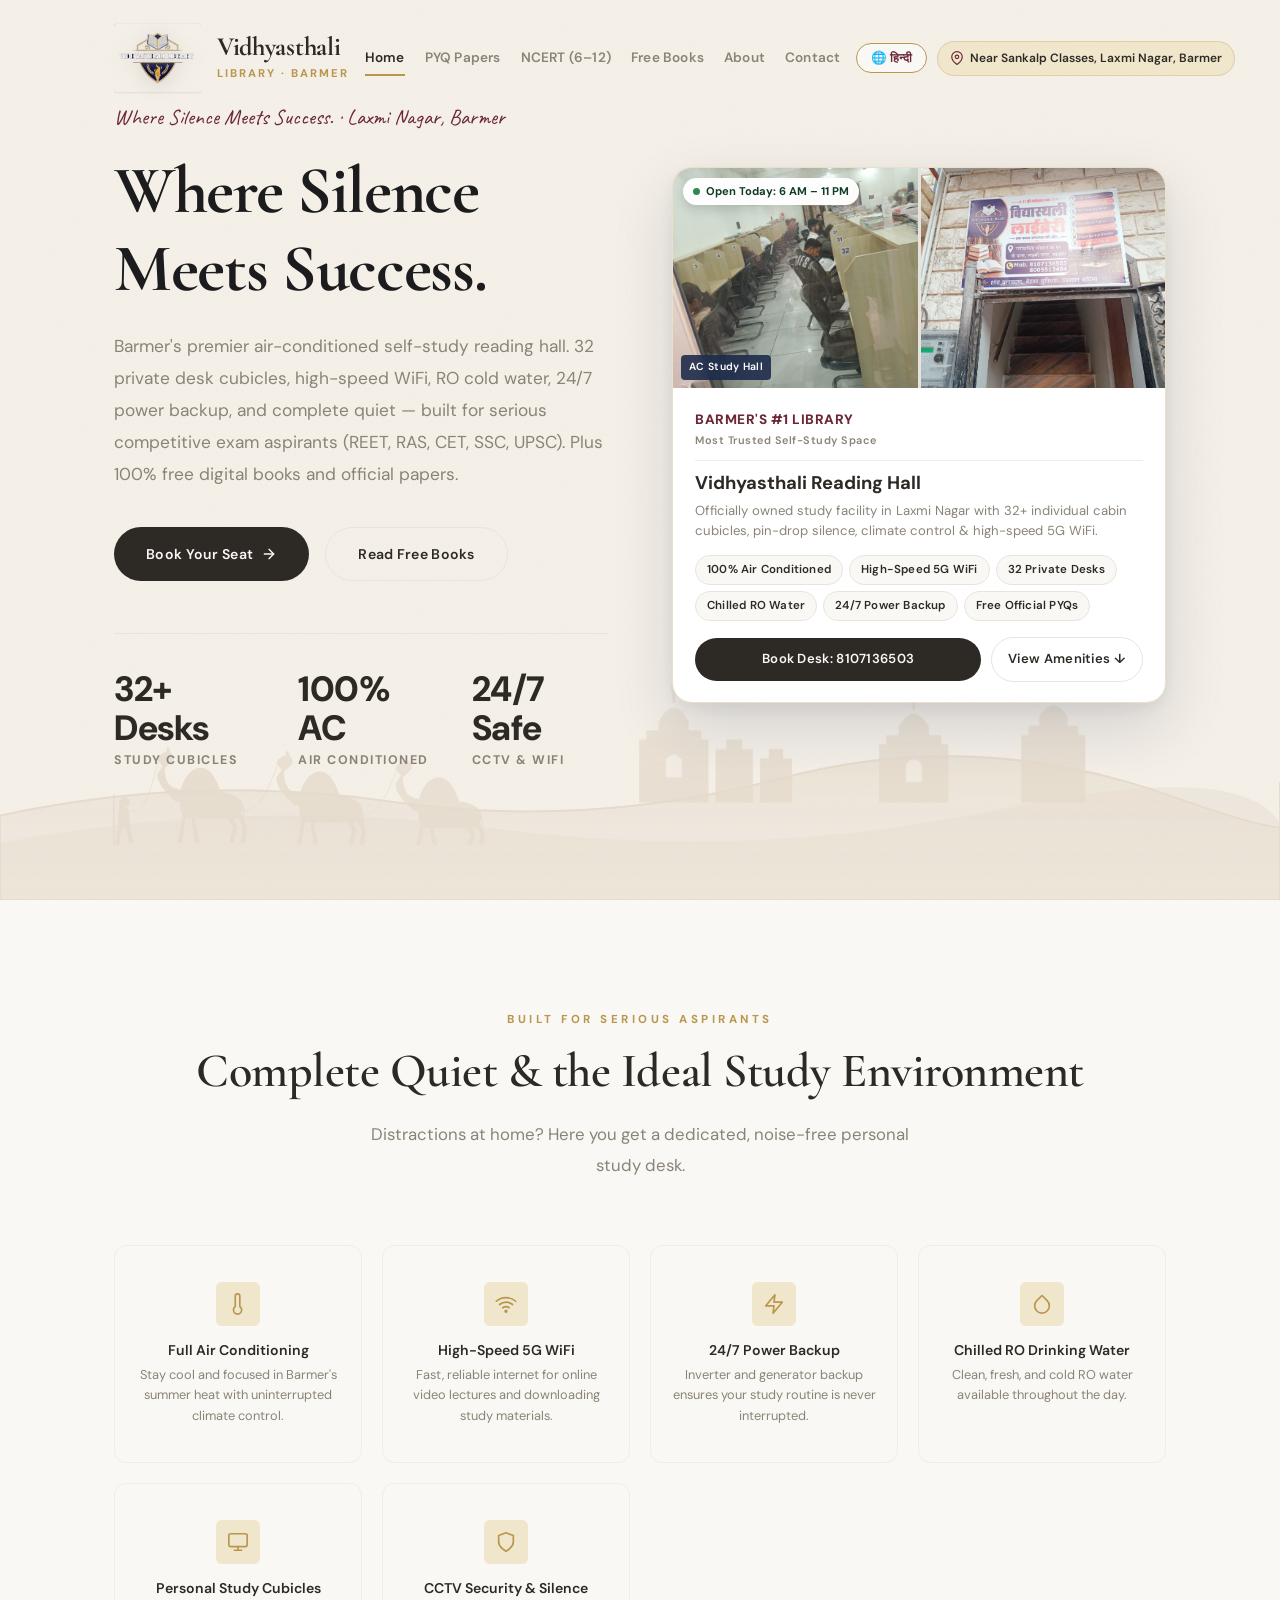
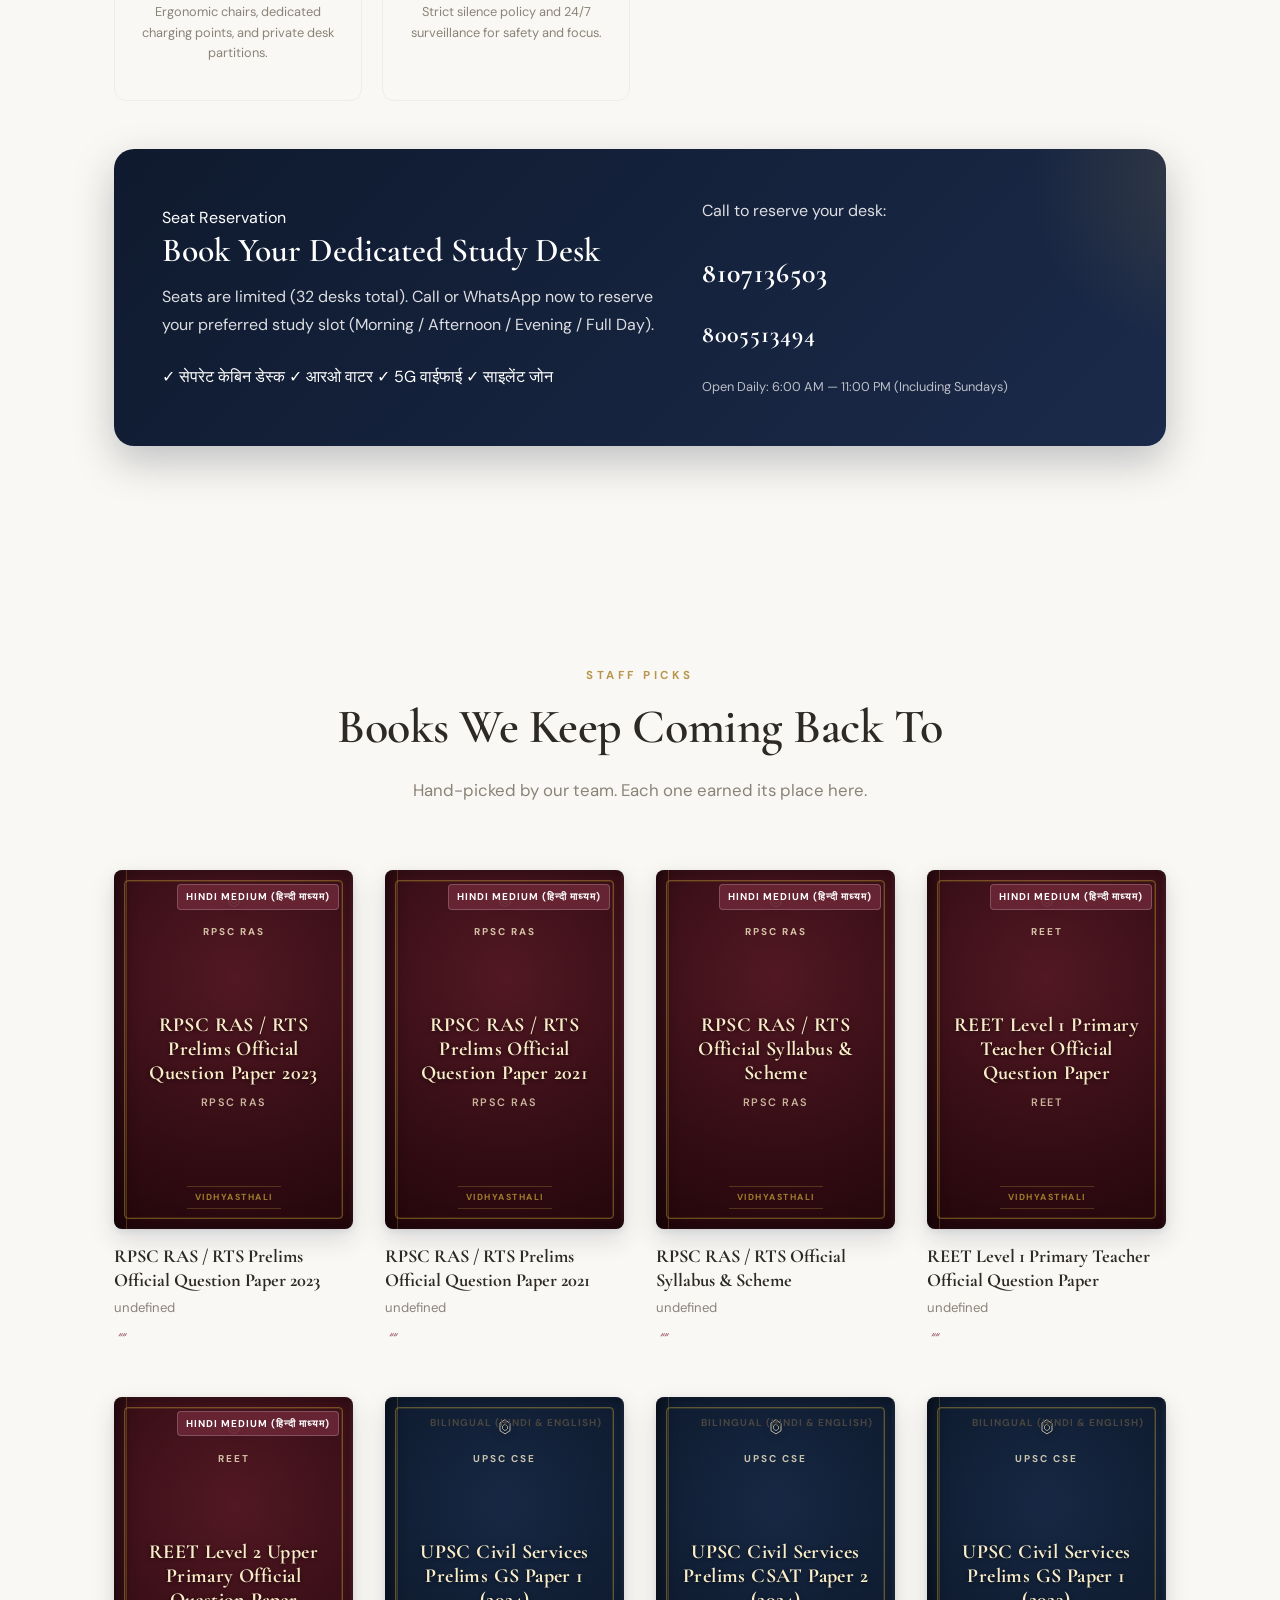
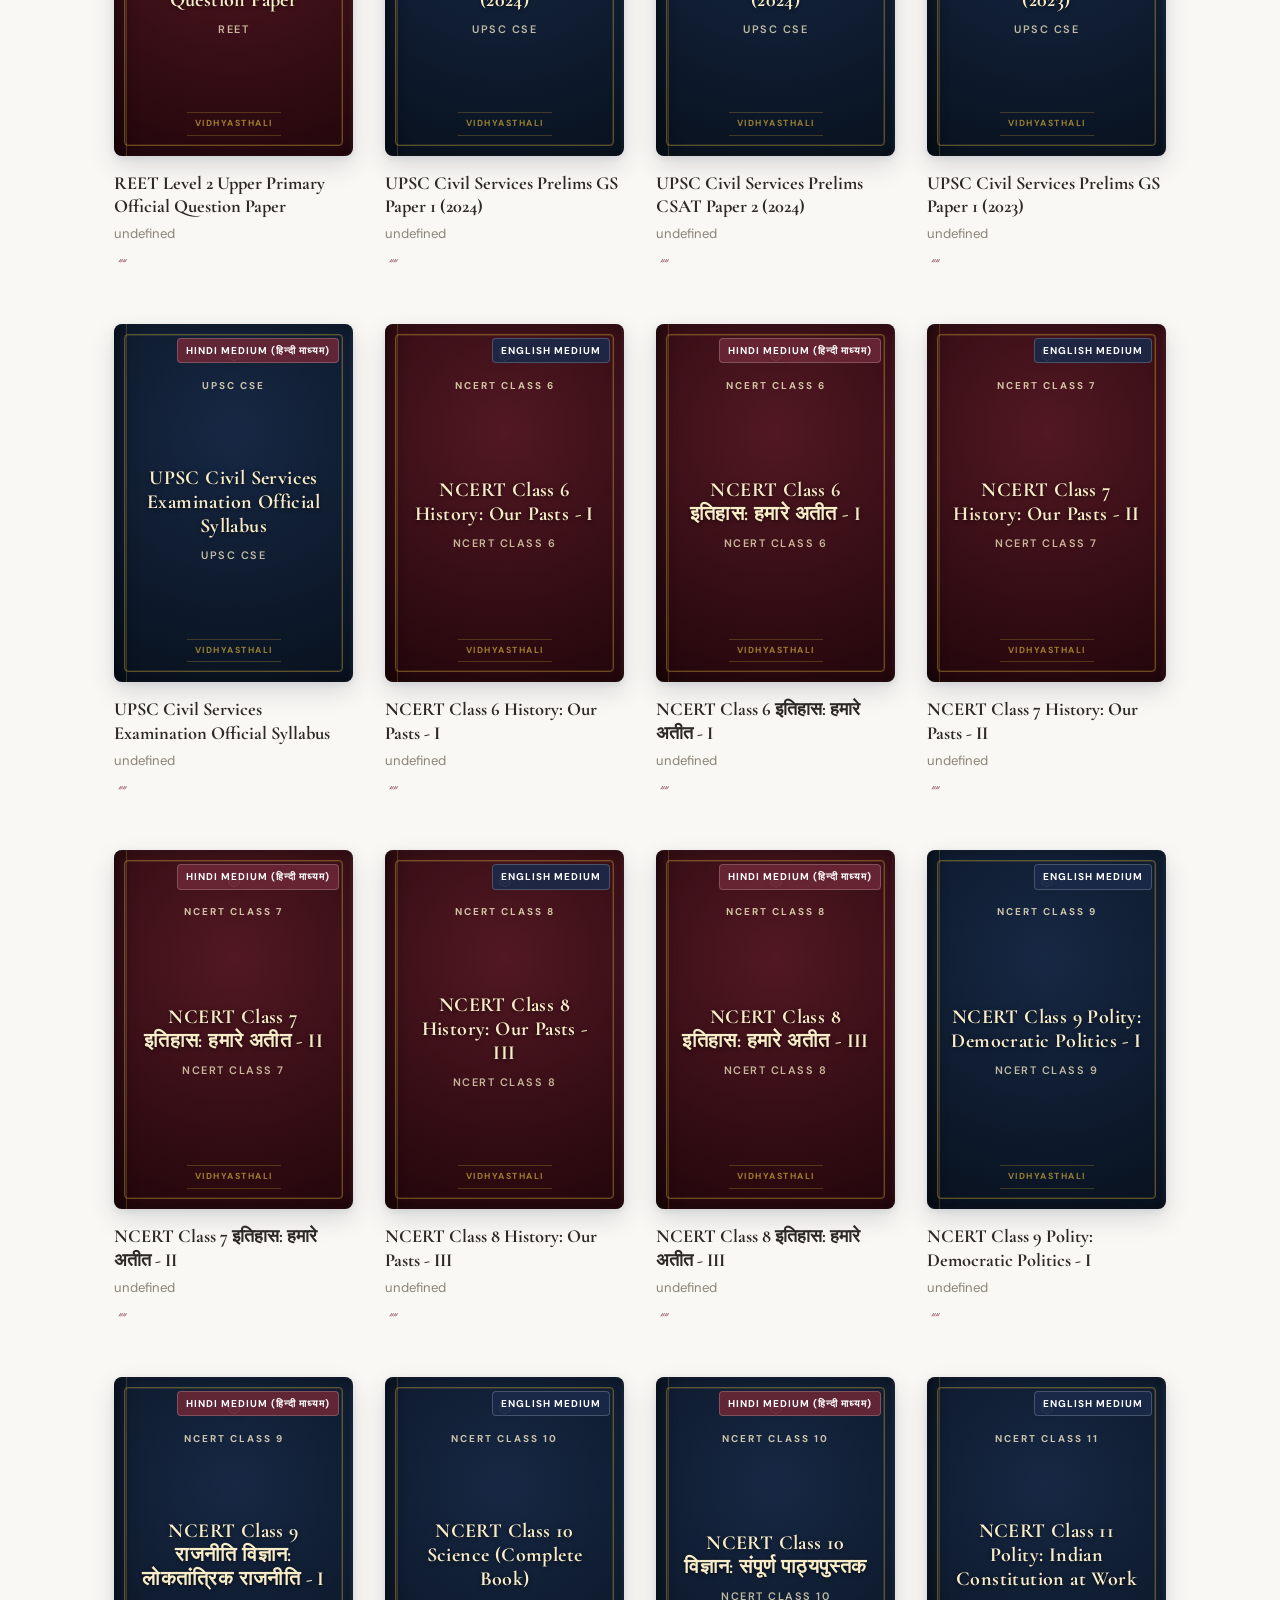
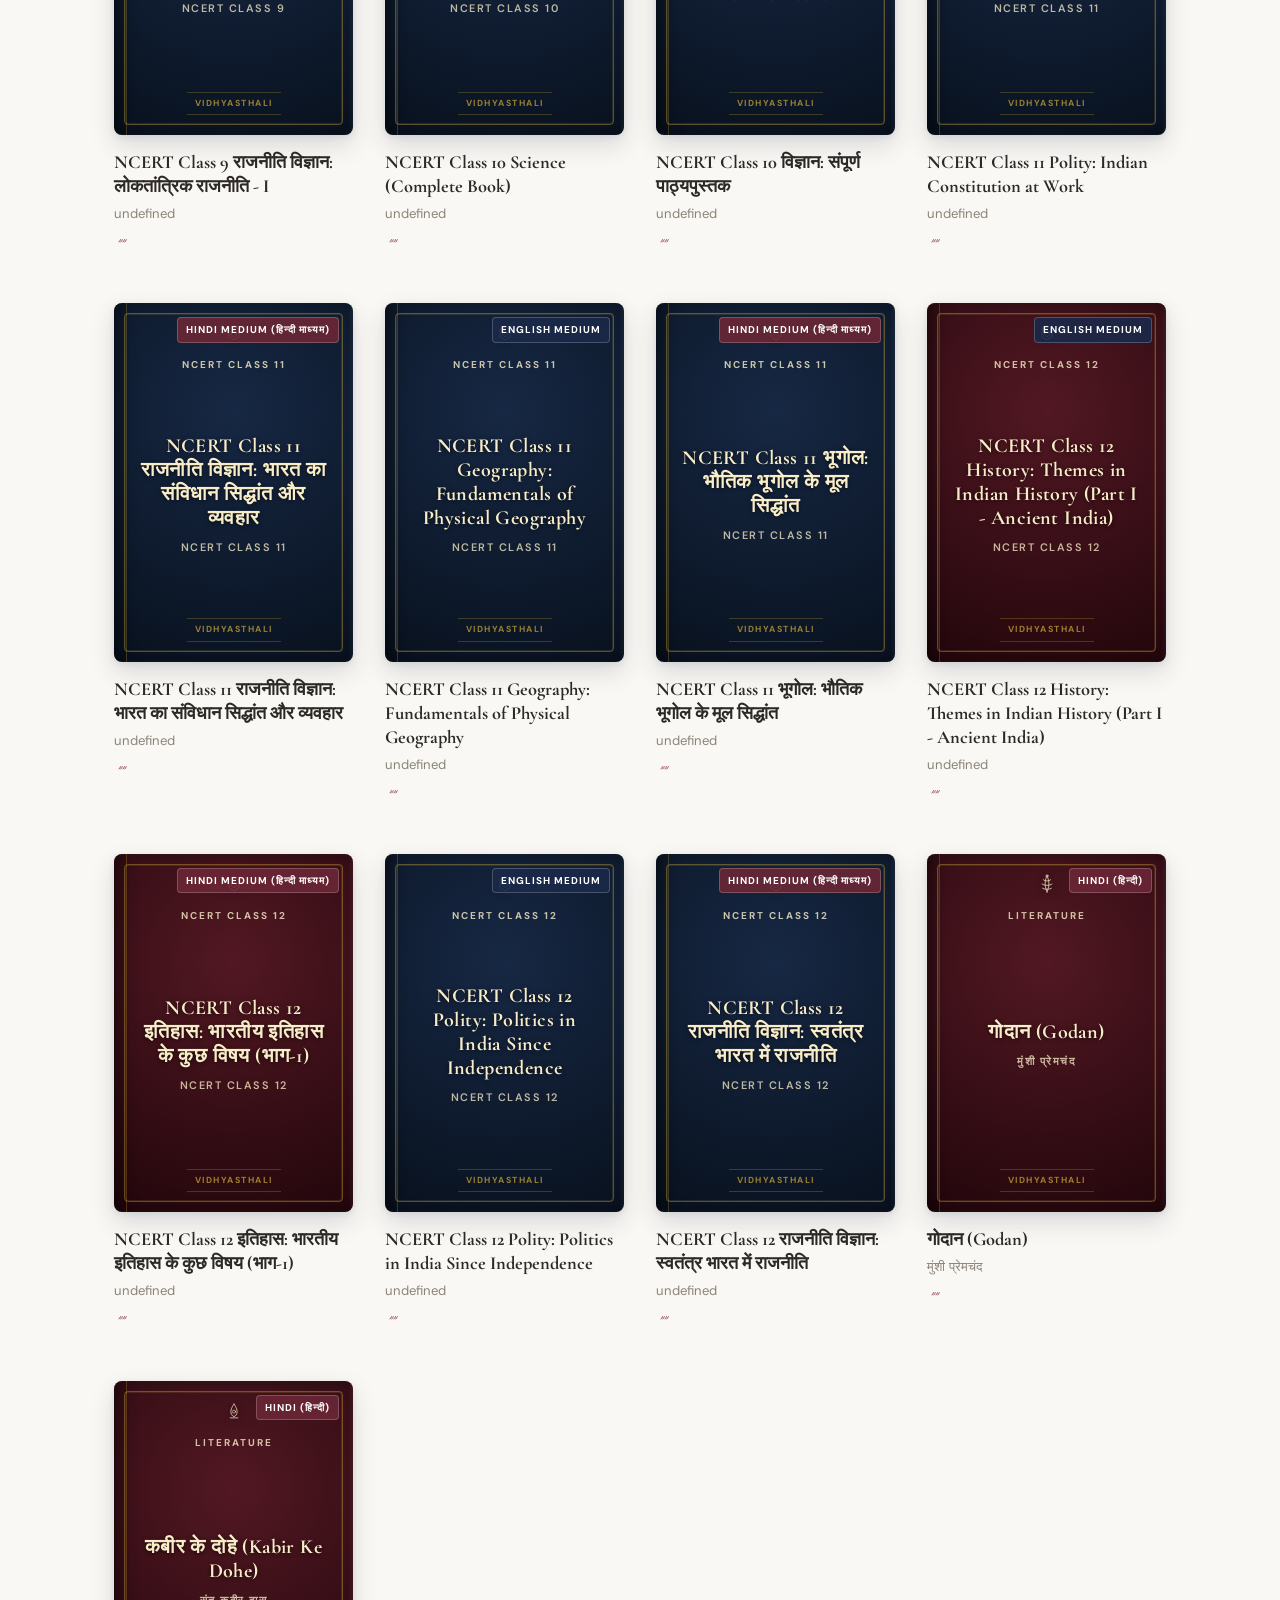
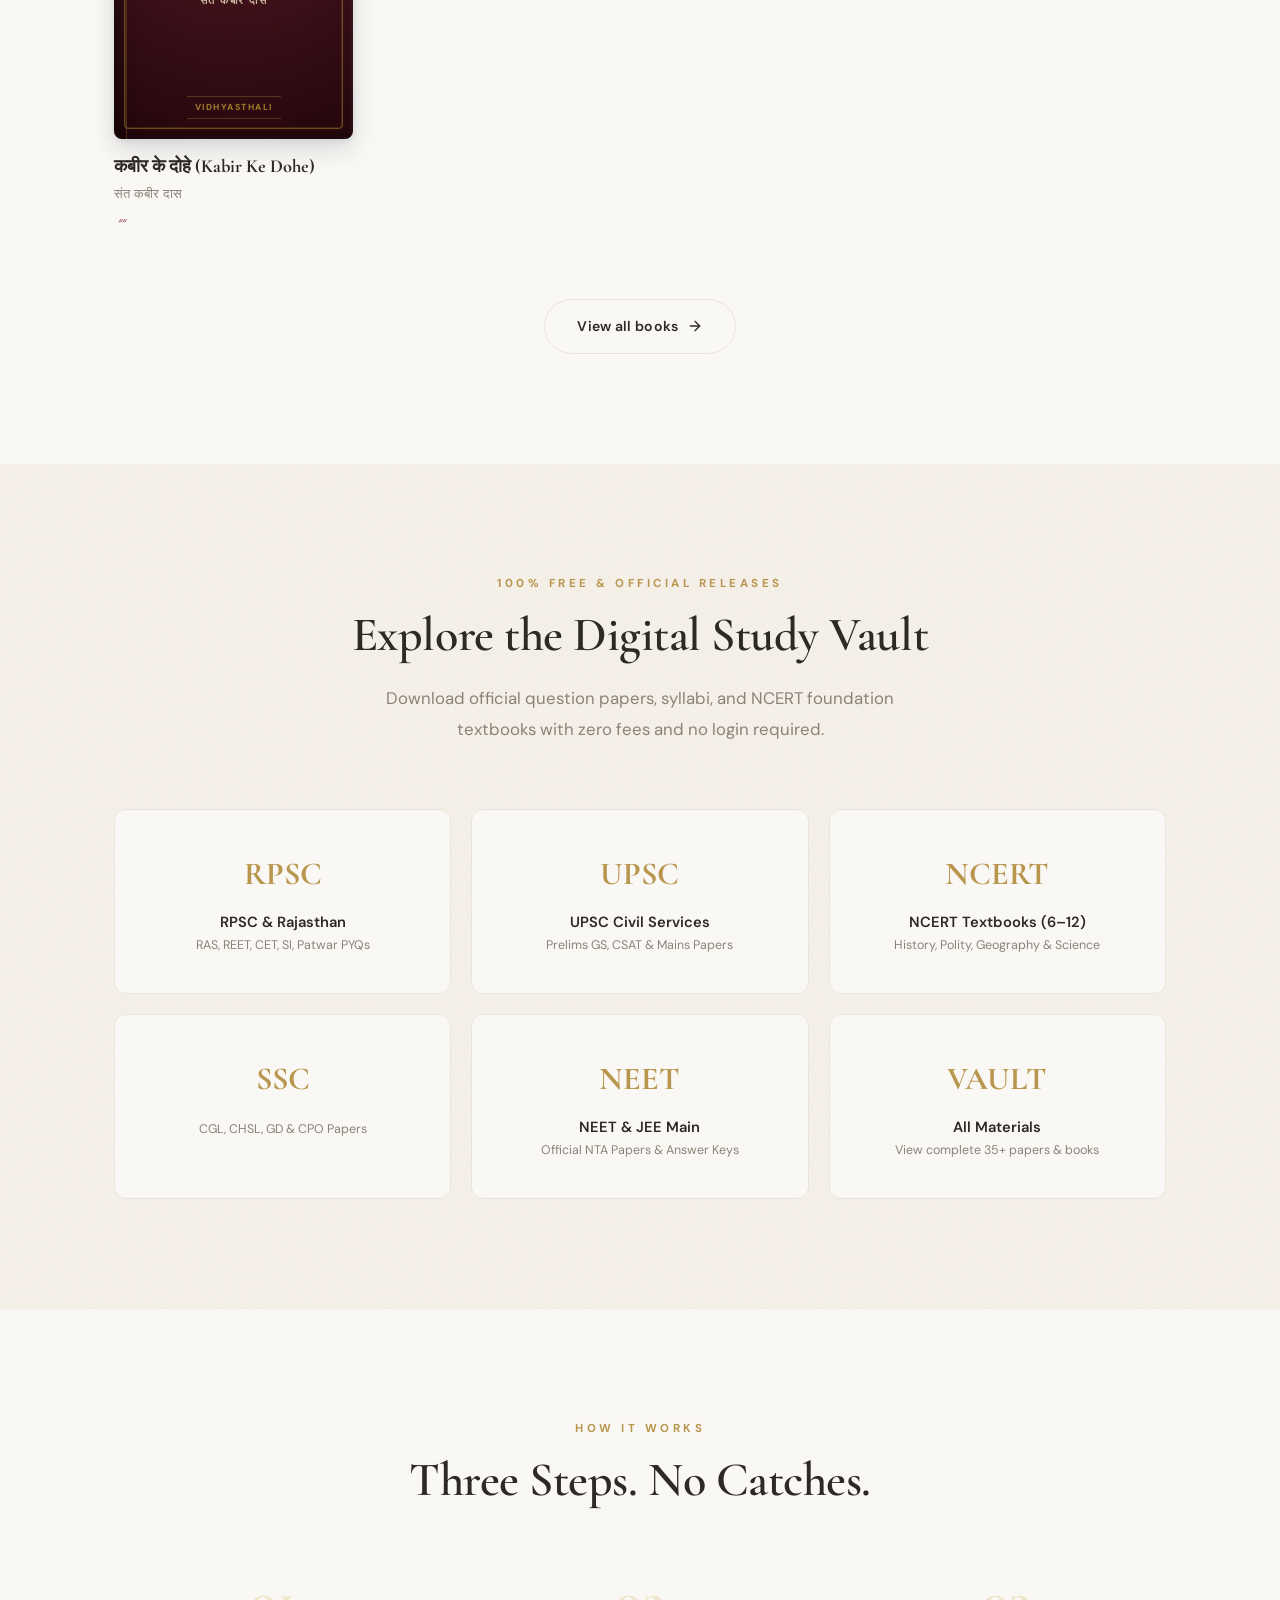
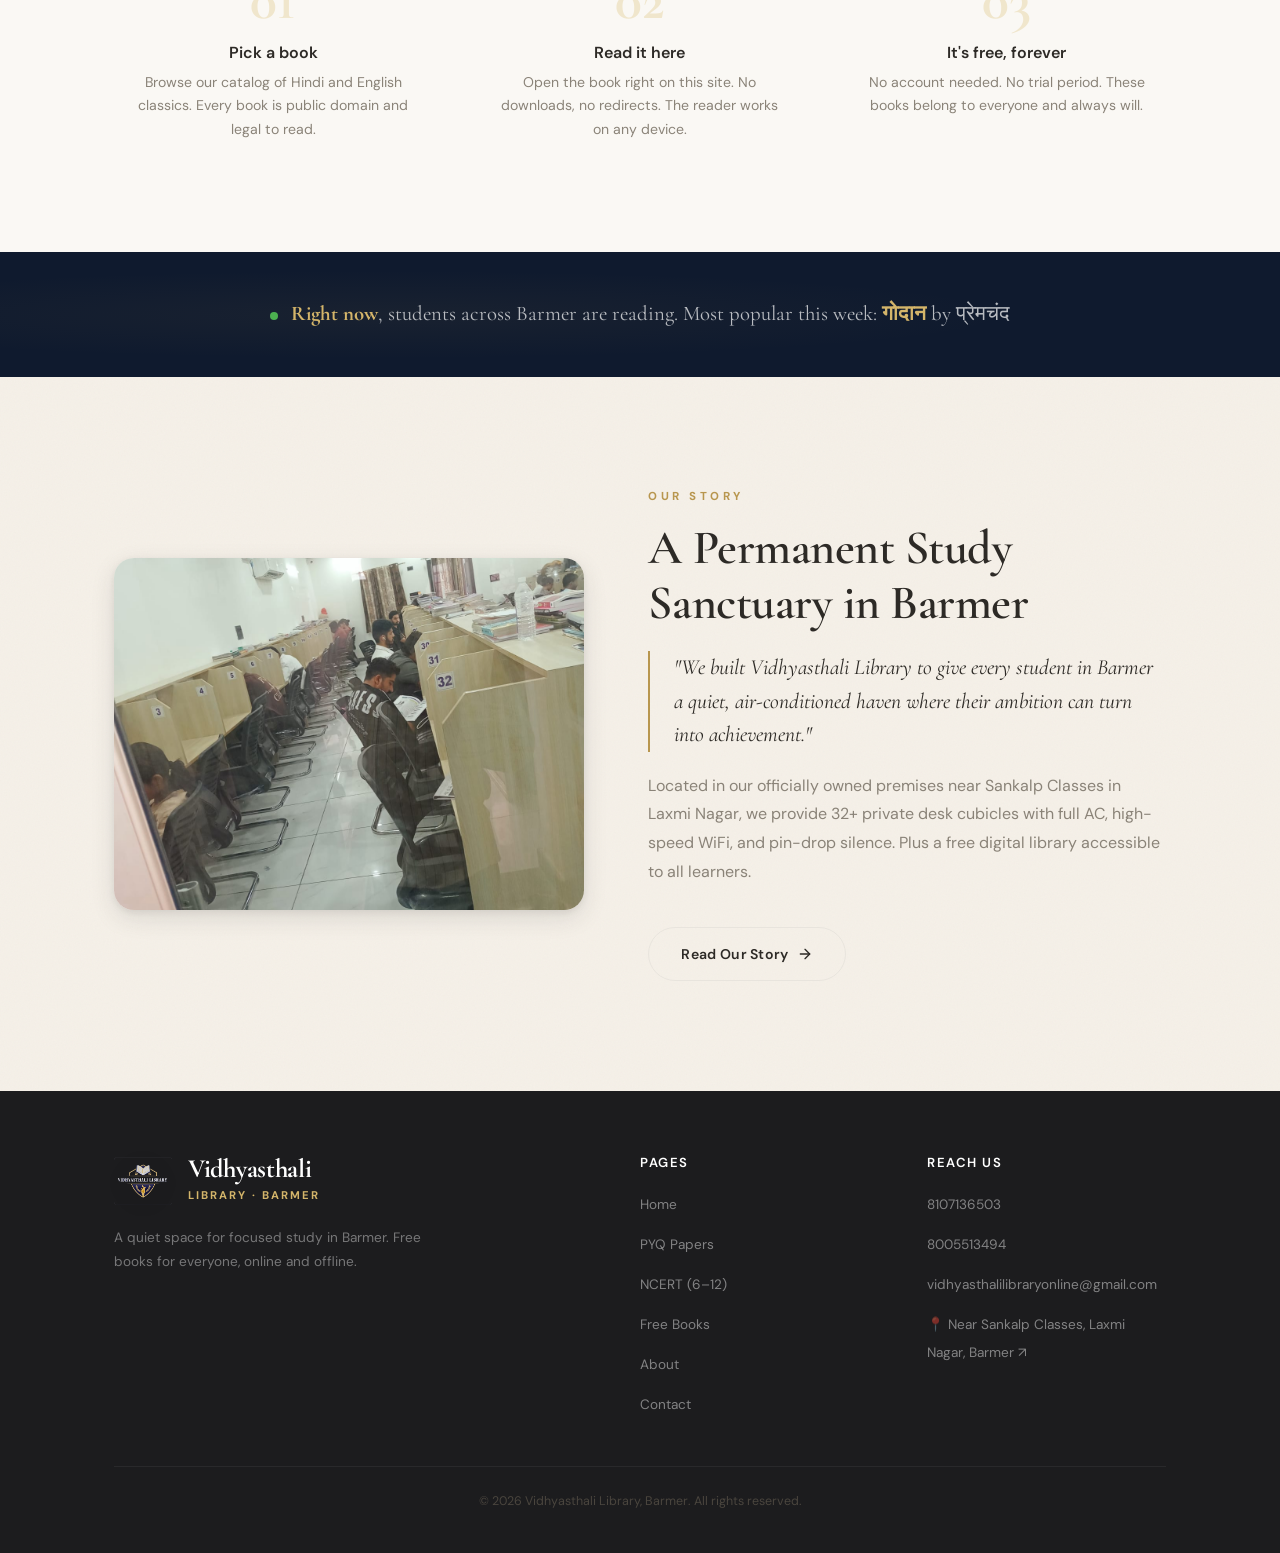
==== index.html @ 068a5894 "Vidhyasthali Library - website launch" ====
<!DOCTYPE html>
<html lang="en">
<head>
  <meta charset="UTF-8">
  <meta name="viewport" content="width=device-width, initial-scale=1.0">
  <title>Vidhyasthali Library — Free Books for Everyone | Barmer</title>
  <meta name="description" content="A free digital library in Barmer with 12+ classic Hindi and English books you can read right here. No signup. No fees. Just read.">
  <meta name="keywords" content="free books online, Hindi books free, English classics, Vidhyasthali Library, Barmer library, read free books">
  <meta name="author" content="Vidhyasthali Library">

  <!-- Open Graph -->
  <meta property="og:title" content="Vidhyasthali Library — Free Books for Everyone">
  <meta property="og:description" content="Read classic Hindi and English books for free. No signup, no fees. A library built for students in Barmer.">
  <meta property="og:type" content="website">
  <meta property="og:url" content="https://vidhyasthalilibrary.com">
  <meta property="og:image" content="images/logo.png">

  <!-- Twitter Card -->
  <meta name="twitter:card" content="summary_large_image">
  <meta name="twitter:title" content="Vidhyasthali Library — Free Books for Everyone">
  <meta name="twitter:description" content="Read classic Hindi and English books for free. No signup, no fees.">

  <!-- Favicon / App Icons -->
  <link rel="icon" type="image/png" href="images/logo.png">
  <link rel="apple-touch-icon" href="images/logo.png">

  <!-- Fonts -->
  <link rel="preconnect" href="https://fonts.googleapis.com">
  <link rel="preconnect" href="https://fonts.gstatic.com" crossorigin>
  <link href="https://fonts.googleapis.com/css2?family=Caveat:wght@400;500;600&family=Cormorant+Garamond:ital,wght@0,400;0,500;0,600;0,700;1,400;1,500&family=DM+Sans:wght@400;500;600;700;800&display=swap" rel="stylesheet">

    <!-- Critical Inline Fallbacks -->
  <style>
    *, *::before, *::after { box-sizing: border-box; margin: 0; padding: 0; }
    body { font-family: 'DM Sans', -apple-system, BlinkMacSystemFont, 'Segoe UI', Roboto, sans-serif; background-color: #F5F0E8; color: #4A453E; }
    svg { display: inline-block; vertical-align: middle; fill: none; stroke: currentColor; stroke-width: 2; stroke-linecap: round; stroke-linejoin: round; }
    svg:not(.hero-heritage-svg) { width: 1.25rem; height: 1.25rem; max-width: 100%; }
    .nav-location-badge svg { width: 14px; height: 14px; stroke: #6B2737; }
    .page-transition { position: fixed; inset: 0; z-index: 9999; background: #F5F0E8; opacity: 0; pointer-events: none; }
  </style>
  <link rel="stylesheet" type="text/css" href="css/style.css">

  <!-- JSON-LD Structured Data -->
  <script type="application/ld+json">
  {
    "@context": "https://schema.org",
    "@type": "WebSite",
    "name": "Vidhyasthali Library",
    "url": "https://vidhyasthalilibrary.com",
    "description": "A free digital library offering classic Hindi and English literature for students in Barmer, Rajasthan.",
    "publisher": {
      "@type": "Organization",
      "name": "Vidhyasthali Library",
      "address": {
        "@type": "PostalAddress",
        "streetAddress": "Near Sankalp Classes, Laxmi Nagar",
        "addressLocality": "Barmer",
        "addressRegion": "Rajasthan",
        "postalCode": "344001",
        "addressCountry": "IN"
      }
    }
  }
  </script>
</head>
<body>
  <div class="page-transition"></div>

  <!-- ========== NAVIGATION ========== -->
  <nav class="navbar" id="navbar">
    <div class="container">
      <a href="index.html" class="nav-logo">
        <img src="images/logo.png" alt="Vidhyasthali Library" width="72" height="72" onerror="this.onerror=null;this.src='vidhyasthali_library_logo_transparent.png';">
        <div>
          <span class="nav-logo-text">Vidhyasthali</span>
          <span class="nav-logo-sub">Library · Barmer</span>
        </div>
      </a>
      <div class="nav-links" id="navLinks">
        <a href="index.html" class="active" data-i18n="nav_home">Home</a>
        <a href="browse.html?type=pyq" data-i18n="nav_pyq">PYQ Papers</a>
        <a href="browse.html?category=ncert" data-i18n="nav_ncert">NCERT (6–12)</a>
        <a href="browse.html?category=literature" data-i18n="nav_books">Free Books</a>
        <a href="about.html" data-i18n="nav_about">About</a>
        <a href="contact.html" class="nav-cta" data-i18n="nav_contact">Contact</a>
      </div>
      <div class="nav-actions">
        <button class="lang-toggle-btn" aria-label="Toggle language">🌐 हिन्दी</button>
        <a href="https://www.google.com/search?kgmid=/g/11zkxxtzs7&hl=hi-IN&q=Vidhyasthali+Library" target="_blank" rel="noopener" class="nav-location-badge" title="Visit us in Barmer">
          <svg viewBox="0 0 24 24" width="20" height="20" fill="none" stroke="currentColor" stroke-width="2" stroke-linecap="round" stroke-linejoin="round"><path d="M21 10c0 7-9 13-9 13s-9-6-9-13a9 9 0 0 1 18 0z"></path><circle cx="12" cy="10" r="3"></circle></svg>
          <span data-i18n="nav_location">Near Sankalp Classes, Laxmi Nagar</span>
        </a>
        <button class="nav-toggle" id="navToggle" aria-label="Toggle menu">
          <span></span><span></span><span></span>
        </button>
      </div>
    </div>
  </nav>

  <main>
    <!-- ========== HERO ========== -->
    <section class="hero paper-bg">
      <!-- Authentic Barmer Fort & Thar Desert Camel Caravan Low-Shade Silhouette Effect -->
      <div class="hero-heritage-backdrop" aria-hidden="true">
        <svg viewBox="0 0 1440 320" preserveAspectRatio="none" class="hero-heritage-svg">
          <defs>
            <linearGradient id="duneGrad" x1="0%" y1="0%" x2="0%" y2="100%">
              <stop offset="0%" stop-color="currentColor" stop-opacity="0.6"/>
              <stop offset="100%" stop-color="currentColor" stop-opacity="0.15"/>
            </linearGradient>
          </defs>

          <!-- Rolling Desert Dunes with Realistic Wind Ridges -->
          <path d="M0,230 Q220,185 440,215 T880,190 T1320,210 T1440,195 L1440,320 L0,320 Z" fill="url(#duneGrad)"/>
          <path d="M0,260 Q280,210 560,245 T1120,225 T1440,240 L1440,320 L0,320 Z" fill="currentColor" opacity="0.4"/>

          <!-- Realistic Thar Desert Camel Caravan -->
          <!-- Desert Guide with Turban & Walking Staff -->
          <g opacity="0.85">
            <!-- Turban & Head -->
            <ellipse cx="140" cy="216" rx="5" ry="4.5" fill="currentColor"/>
            <circle cx="138" cy="218" r="3" fill="currentColor"/>
            <!-- Body / Angrakha -->
            <path d="M135,221 C135,221 143,221 144,226 L146,242 L133,242 L135,221 Z" fill="currentColor"/>
            <!-- Legs in motion -->
            <path d="M136,242 L133,260 L131,260 L134,242 Z" fill="currentColor"/>
            <path d="M143,242 L146,258 L149,258 L145,242 Z" fill="currentColor"/>
            <!-- Staff -->
            <line x1="128" y1="208" x2="128" y2="260" stroke="currentColor" stroke-width="1.8"/>
            <!-- Lead Rope -->
            <path d="M144,224 Q162,236 178,172" fill="none" stroke="currentColor" stroke-width="1.2" opacity="0.65"/>
          </g>

          <!-- Camel 1: Lead Dromedary Camel (Realistic Anatomy) -->
          <g opacity="0.85">
            <!-- Head & Muzzle -->
            <path d="M178,170 C180,165 186,162 190,163 C193,164 195,167 194,170 C192,173 188,175 185,178 Z" fill="currentColor"/>
            <!-- Ears -->
            <path d="M188,162 L189,158 L191,162 Z" fill="currentColor"/>
            <!-- S-Curved Neck -->
            <path d="M185,176 C183,184 186,194 190,198 C194,202 200,202 204,204 L208,214 L198,214 C192,208 178,198 178,186 Z" fill="currentColor"/>
            <!-- Body, Saddle & Hump -->
            <path d="M204,204 C206,194 214,180 226,180 C238,180 244,196 248,206 C254,206 264,208 270,214 C274,218 272,228 268,232 L208,232 C204,228 202,216 204,204 Z" fill="currentColor"/>
            <!-- Front Legs with Knots/Joints -->
            <path d="M208,230 L206,244 L204,258 L201,258 L204,244 L206,230 Z" fill="currentColor"/>
            <path d="M216,230 L218,244 L220,258 L223,258 L220,244 L218,230 Z" fill="currentColor"/>
            <!-- Back Legs with Hock Joint -->
            <path d="M260,230 L266,242 L262,258 L259,258 L263,243 L256,230 Z" fill="currentColor"/>
            <path d="M268,230 L274,242 L272,258 L275,258 L277,243 L272,230 Z" fill="currentColor"/>
            <!-- Tail -->
            <path d="M272,218 C275,224 275,230 274,236" fill="none" stroke="currentColor" stroke-width="1.5"/>
            <!-- Rope to Camel 2 -->
            <path d="M268,222 Q290,236 312,176" fill="none" stroke="currentColor" stroke-width="1.2" opacity="0.6"/>
          </g>

          <!-- Camel 2: Following Camel -->
          <g opacity="0.8">
            <!-- Head & Muzzle -->
            <path d="M312,174 C314,169 320,166 324,167 C327,168 329,171 328,174 C326,177 322,179 319,182 Z" fill="currentColor"/>
            <path d="M322,166 L323,162 L325,166 Z" fill="currentColor"/>
            <!-- Neck -->
            <path d="M319,180 C317,188 320,198 324,202 C328,206 334,206 338,208 L342,218 L332,218 C326,212 312,202 312,190 Z" fill="currentColor"/>
            <!-- Body & Hump -->
            <path d="M338,208 C340,198 348,184 360,184 C372,184 378,200 382,210 C388,210 398,212 404,218 C408,222 406,232 402,236 L342,236 C338,232 336,220 338,208 Z" fill="currentColor"/>
            <!-- Legs -->
            <path d="M342,234 L340,248 L338,260 L335,260 L338,248 L340,234 Z" fill="currentColor"/>
            <path d="M350,234 L352,248 L354,260 L357,260 L354,248 L352,234 Z" fill="currentColor"/>
            <path d="M394,234 L400,246 L396,260 L393,260 L397,247 L390,234 Z" fill="currentColor"/>
            <path d="M402,234 L408,246 L406,260 L409,260 L411,247 L406,234 Z" fill="currentColor"/>
            <!-- Tail -->
            <path d="M406,222 C409,228 409,234 408,240" fill="none" stroke="currentColor" stroke-width="1.5"/>
            <!-- Rope to Camel 3 -->
            <path d="M402,226 Q424,240 446,182" fill="none" stroke="currentColor" stroke-width="1.2" opacity="0.55"/>
          </g>

          <!-- Camel 3: Young Camel -->
          <g opacity="0.75">
            <path d="M446,180 C448,175 454,172 458,173 C461,174 463,177 462,180 C460,183 456,185 453,188 Z" fill="currentColor"/>
            <path d="M453,186 C451,194 454,204 458,208 C462,212 468,212 472,214 L476,224 L466,224 C460,218 446,208 446,196 Z" fill="currentColor"/>
            <path d="M472,214 C474,204 482,190 494,190 C506,190 512,206 516,216 C522,216 532,218 538,224 C542,228 540,238 536,242 L476,242 C472,238 470,226 472,214 Z" fill="currentColor"/>
            <path d="M476,240 L474,252 L472,260 L469,260 L472,252 L474,240 Z" fill="currentColor"/>
            <path d="M484,240 L486,252 L488,260 L491,260 L488,252 L486,240 Z" fill="currentColor"/>
            <path d="M528,240 L534,250 L530,260 L527,260 L531,251 L524,240 Z" fill="currentColor"/>
            <path d="M536,240 L542,250 L540,260 L543,260 L545,251 L540,240 Z" fill="currentColor"/>
            <path d="M540,228 C543,234 543,240 542,246" fill="none" stroke="currentColor" stroke-width="1.5"/>
          </g>

          <!-- Barmer Hilltop Fort Architecture, Rajput Chhatris & Battlements -->
          <g opacity="0.8">
            <!-- Grand Chhatri 1 (Central Rajput Cupola) -->
            <path d="M720,215 L720,150 L728,150 L728,140 L742,140 L742,130 Q758,102 774,130 L774,140 L788,140 L788,150 L796,150 L796,215 Z" fill="currentColor"/>
            <!-- Finial / Kalash -->
            <line x1="758" y1="94" x2="758" y2="108" stroke="currentColor" stroke-width="2.8"/>
            <circle cx="758" cy="94" r="2.5" fill="currentColor"/>
            <!-- Open Arch / Jharokha cutout -->
            <path d="M748,170 Q758,158 768,170 L768,190 L748,190 Z" fill="#FDFBF7" opacity="0.8"/>

            <!-- Fortress Wall & Crenellations -->
            <path d="M806,215 L806,160 L818,160 L818,150 L834,150 L834,160 L846,160 L846,215 Z" fill="currentColor"/>
            <path d="M856,215 L856,170 L866,170 L866,160 L880,160 L880,170 L890,170 L890,215 Z" fill="currentColor"/>

            <!-- Grand Chhatri 2 (Distant Rajput Pavilion) -->
            <path d="M990,215 L990,155 L998,155 L998,145 L1012,145 L1012,135 Q1028,110 1044,135 L1044,145 L1058,145 L1058,155 L1066,155 L1066,215 Z" fill="currentColor"/>
            <line x1="1028" y1="102" x2="1028" y2="116" stroke="currentColor" stroke-width="2.8"/>
            <circle cx="1028" cy="102" r="2.5" fill="currentColor"/>
            <path d="M1018,175 Q1028,163 1038,175 L1038,195 L1018,195 Z" fill="#FDFBF7" opacity="0.8"/>

            <!-- Hilltop Fort Watchtower -->
            <path d="M1150,215 L1150,145 L1158,145 L1158,135 L1170,135 L1170,125 Q1185,102 1200,125 L1200,135 L1212,135 L1212,145 L1220,145 L1220,215 Z" fill="currentColor"/>
            <line x1="1185" y1="95" x2="1185" y2="108" stroke="currentColor" stroke-width="2.8"/>
          </g>
        </svg>
      </div>

      <div class="container">
        <div class="hero-content fade-up">
          <p class="hero-tagline" data-i18n="hero_tagline">Where Silence Meets Success. · Laxmi Nagar, Barmer</p>
          <h1 data-i18n="hero_title">Where Silence Meets Success.</h1>
          <p class="hero-desc" data-i18n="hero_desc">Barmer's premier air-conditioned self-study reading hall. 32 private desk cubicles, high-speed WiFi, RO cold water, 24/7 power backup, and complete quiet — built for serious competitive exam aspirants (REET, RAS, CET, SSC, UPSC). Plus 100% free digital books and official papers.</p>
          <div class="hero-actions">
            <a href="#study-space" class="btn btn-primary"><span data-i18n="hero_btn_book">Book Your Seat</span> <svg viewBox="0 0 24 24" width="20" height="20" fill="none" stroke="currentColor" stroke-width="2" stroke-linecap="round" stroke-linejoin="round"><line x1="5" y1="12" x2="19" y2="12"></line><polyline points="12 5 19 12 12 19"></polyline></svg></a>
            <a href="browse.html" class="btn btn-outline" data-i18n="hero_btn_books">Read Free Books</a>
          </div>
          <div class="hero-stats">
            <div class="hero-stat">
              <h3 data-i18n="stat_desks">32+ Desks</h3>
              <p data-i18n="stat_desks_label">Study Cubicles</p>
            </div>
            <div class="hero-stat">
              <h3 data-i18n="stat_ac">100% AC</h3>
              <p data-i18n="stat_ac_label">Air Conditioned</p>
            </div>
            <div class="hero-stat">
              <h3 data-i18n="stat_cctv">24/7 Safe</h3>
              <p data-i18n="stat_cctv_label">CCTV & WiFi</p>
            </div>
          </div>
        </div>
        <div class="hero-library-showcase fade-up">
          <div class="showcase-card">
            <!-- Dual Heritage & Study Space Grid -->
            <div class="showcase-img-grid">
              <div class="showcase-img-col">
                <img src="images/library-1.jpg" alt="Vidhyasthali Air Conditioned Study Hall Barmer">
                <span class="showcase-img-label">AC Study Hall</span>
              </div>
              <div class="showcase-img-col">
                <img src="images/library-2.jpg" alt="Vidhyasthali Barmer Library Entrance">
              </div>
              <div class="showcase-live-badge">
                <span class="pulse-dot"></span> Open Today: 6 AM – 11 PM
              </div>
            </div>

            <div class="showcase-body">
              <!-- Barmer #1 Most Trusted Brand Seal -->
              <div class="showcase-top-banner">
                <div class="showcase-brand-trust">
                  <span class="trust-highlight">Barmer's #1 Library</span>
                  <span class="trust-subtext">Most Trusted Self-Study Space</span>
                </div>
              </div>

              <div class="showcase-title-row">
                <h3>Vidhyasthali Reading Hall</h3>
              </div>
              <p class="showcase-caption">Officially owned study facility in Laxmi Nagar with 32+ individual cabin cubicles, pin-drop silence, climate control & high-speed 5G WiFi.</p>

              <!-- Clean text chips (No AI Emojis) -->
              <div class="showcase-pills">
                <span class="sc-pill">100% Air Conditioned</span>
                <span class="sc-pill">High-Speed 5G WiFi</span>
                <span class="sc-pill">32 Private Desks</span>
                <span class="sc-pill">Chilled RO Water</span>
                <span class="sc-pill">24/7 Power Backup</span>
                <span class="sc-pill">Free Official PYQs</span>
              </div>

              <div class="showcase-action-row">
                <a href="tel:+918107136503" class="btn btn-primary" style="padding:10px 18px; font-size:0.82rem; flex:1; justify-content:center;">
                  Book Desk: 8107136503
                </a>
                <a href="#study-space" class="btn btn-outline" style="padding:10px 16px; font-size:0.82rem;">
                  View Amenities ↓
                </a>
              </div>
            </div>
          </div>
        </div>
      </div>
    </section>

    <!-- ========== SELF STUDY SPACE & SEAT BOOKING ========== -->
    <section class="bg-cream" id="study-space">
      <div class="container">
        <div class="section-header fade-up">
          <span class="section-label" data-i18n="study_badge">गंभीर विद्यार्थियों के लिए विशेष स्थान</span>
          <h2 class="section-title" data-i18n="study_title">पूर्ण शांति और अध्ययन का सर्वश्रेष्ठ माहौल</h2>
          <p class="section-desc" data-i18n="study_desc">घर पर पढ़ाई में व्यवधान? यहाँ आपको मिलता है बिना किसी शोर का समर्पित अध्ययन डेस्क। REET, RAS, CET, SSC, Banking, Defense, NEET, JEE एवं बोर्ड परीक्षाओं की तैयारी हेतु पूर्ण वातानुकूलित केंद्र।</p>
        </div>

        <div class="amenities-grid stagger">
          <div class="amenity-card fade-up">
            <div class="amenity-icon">
              <svg viewBox="0 0 24 24" width="20" height="20" fill="none" stroke="currentColor" stroke-width="2" stroke-linecap="round" stroke-linejoin="round"><path d="M14 14.76V3.5a2.5 2.5 0 0 0-5 0v11.26a4.5 4.5 0 1 0 5 0z"></path></svg>
            </div>
            <h4 data-i18n="feat_ac_title">पूर्ण वातानुकूलित (AC) हॉल</h4>
            <p data-i18n="feat_ac_desc">बाड़मेर की गर्मी में भी शांत और शीतल वातावरण ताकि आप बिना थके लगातार पढ़ सकें।</p>
          </div>
          <div class="amenity-card fade-up">
            <div class="amenity-icon">
              <svg viewBox="0 0 24 24" width="20" height="20" fill="none" stroke="currentColor" stroke-width="2" stroke-linecap="round" stroke-linejoin="round"><path d="M5 12.55a11 11 0 0 1 14.08 0"></path><path d="M1.42 9a16 16 0 0 1 21.16 0"></path><path d="M8.53 16.11a6 6 0 0 1 6.95 0"></path><circle cx="12" cy="20" r="1"></circle></svg>
            </div>
            <h4 data-i18n="feat_wifi_title">हाई-स्पीड 5G वाईफाई</h4>
            <p data-i18n="feat_wifi_desc">ऑनलाइन क्लासेज, वीडियो लेक्चर और पीडीएफ डाउनलोड के लिए बिना रुकावट इंटरनेट।</p>
          </div>
          <div class="amenity-card fade-up">
            <div class="amenity-icon">
              <svg viewBox="0 0 24 24" width="20" height="20" fill="none" stroke="currentColor" stroke-width="2" stroke-linecap="round" stroke-linejoin="round"><polygon points="13 2 3 14 12 14 11 22 21 10 12 10 13 2"></polygon></svg>
            </div>
            <h4 data-i18n="feat_power_title">24 घंटे पावर बैकअप</h4>
            <p data-i18n="feat_power_desc">इनवर्टर और जनरेटर बैकअप — लाइट जाने पर भी आपकी पढ़ाई कभी नहीं रुकेगी।</p>
          </div>
          <div class="amenity-card fade-up">
            <div class="amenity-icon">
              <svg viewBox="0 0 24 24" width="20" height="20" fill="none" stroke="currentColor" stroke-width="2" stroke-linecap="round" stroke-linejoin="round"><path d="M12 2.69l5.66 5.66a8 8 0 1 1-11.31 0z"></path></svg>
            </div>
            <h4 data-i18n="feat_ro_title">आरओ शीतल पेयजल</h4>
            <p data-i18n="feat_ro_desc">साफ और ठंडा आरओ का पानी हर समय उपलब्ध।</p>
          </div>
          <div class="amenity-card fade-up">
            <div class="amenity-icon">
              <svg viewBox="0 0 24 24" width="20" height="20" fill="none" stroke="currentColor" stroke-width="2" stroke-linecap="round" stroke-linejoin="round"><rect x="2" y="3" width="20" height="14" rx="2" ry="2"></rect><line x1="8" y1="21" x2="16" y2="21"></line><line x1="12" y1="17" x2="12" y2="21"></line></svg>
            </div>
            <h4 data-i18n="feat_desk_title">व्यक्तिगत स्टडी क्यूबिकल</h4>
            <p data-i18n="feat_desk_desc">आरामदायक कुर्सी, व्यक्तिगत चार्जिंग सॉकेट और सेपरेट स्टडी लाइट।</p>
          </div>
          <div class="amenity-card fade-up">
            <div class="amenity-icon">
              <svg viewBox="0 0 24 24" width="20" height="20" fill="none" stroke="currentColor" stroke-width="2" stroke-linecap="round" stroke-linejoin="round"><path d="M12 22s8-4 8-10V5l-8-3-8 3v7c0 6 8 10 8 10z"></path></svg>
            </div>
            <h4 data-i18n="feat_cctv_title">सीसीटीवी निगरानी व शांति</h4>
            <p data-i18n="feat_cctv_desc">पूर्ण अनुशासन और शांत अध्ययन का सख्त नियम।</p>
          </div>
        </div>

        <!-- Seat Reservation Card -->
        <div class="seat-booking-card fade-up">
          <div class="seat-booking-left">
            <span class="seat-badge" data-i18n="book_card_badge">सीट आरक्षण</span>
            <h3 data-i18n="book_card_title">अपनी समर्पित अध्ययन सीट बुक करें</h3>
            <p data-i18n="book_card_desc">सीटें सीमित हैं (कुल 32 डेस्क)। अपनी पसंद की शिफ्ट (सुबह / दोपहर / शाम / फुल डे) आरक्षित करने के लिए अभी कॉल करें या व्हाट्सएप करें。</p>
            <div class="seat-features-inline">
              <span>✓ सेपरेट केबिन डेस्क</span>
              <span>✓ आरओ वाटर</span>
              <span>✓ 5G वाईफाई</span>
              <span>✓ साइलेंट जोन</span>
            </div>
          </div>
          <div class="seat-booking-right">
            <p class="seat-contact-label" data-i18n="book_card_call">सीट बुक करने के लिए कॉल करें:</p>
            <a href="tel:+918107136503" class="seat-contact-phone">8107136503</a>
            <a href="tel:+918005513494" class="seat-contact-phone" style="font-size:1.5rem; margin-bottom:20px;">8005513494</a>
            <p style="font-size:0.8rem; color:rgba(255,255,255,0.7); margin-bottom:0;" data-i18n="book_card_hours">समय: प्रतिदिन प्रातः 6:00 बजे से रात्रि 11:00 बजे तक</p>
          </div>
        </div>
      </div>
    </section>


    <!-- ========== FEATURED BOOKS ========== -->
    <section class="bg-cream">
      <div class="container">
        <div class="section-header fade-up">
          <span class="section-label">Staff Picks</span>
          <h2 class="section-title">Books We Keep Coming Back To</h2>
          <p class="section-desc">Hand-picked by our team. Each one earned its place here.</p>
        </div>
        <div class="featured-grid stagger" id="featuredGrid">
          <!-- Filled by JS -->
        </div>
        <div class="text-center fade-up" style="margin-top: 48px;">
          <a href="browse.html" class="btn btn-outline">View all books <svg viewBox="0 0 24 24" width="20" height="20" fill="none" stroke="currentColor" stroke-width="2" stroke-linecap="round" stroke-linejoin="round"><line x1="5" y1="12" x2="19" y2="12"></line><polyline points="12 5 19 12 12 19"></polyline></svg></a>
        </div>
      </div>
    </section>


    <!-- ========== DIGITAL STUDY VAULT CATEGORIES ========== -->
    <section class="paper-bg">
      <div class="container">
        <div class="section-header fade-up">
          <span class="section-label" data-i18n="vault_spotlight_badge">100% Free &amp; Official Releases</span>
          <h2 class="section-title" data-i18n="vault_spotlight_title">Digital Study Vault &amp; Exam Papers</h2>
          <p class="section-desc" data-i18n="vault_spotlight_desc">Official question papers, official syllabi, and NCERT foundation books with zero fees and no login required.</p>
        </div>
        <div class="genres-grid stagger">
          <a href="browse.html?category=rpsc" class="genre-card fade-up">
            <span class="genre-icon">RPSC</span>
            <h4 data-i18n="cat_rpsc">RPSC &amp; Rajasthan</h4>
            <p data-i18n="cat_rpsc_sub">RAS, REET, CET, SI, Patwar</p>
          </a>
          <a href="browse.html?category=upsc" class="genre-card fade-up">
            <span class="genre-icon">UPSC</span>
            <h4 data-i18n="cat_upsc">यूपीएससी सिविल सेवा</h4>
            <p data-i18n="cat_upsc_sub">प्रारंभिक जीएस, सीसैट व मुख्य परीक्षा</p>
          </a>
          <a href="browse.html?category=ncert" class="genre-card fade-up">
            <span class="genre-icon">NCERT</span>
            <h4 data-i18n="cat_ncert">एनसीईआरटी पुस्तकें (6–12)</h4>
            <p data-i18n="cat_ncert_sub">इतिहास, राजनीति, भूगोल, विज्ञान</p>
          </a>
          <a href="browse.html?category=ssc" class="genre-card fade-up">
            <span class="genre-icon">SSC</span>
            <p>CGL, CHSL, GD &amp; CPO Papers</p>
          </a>
          <a href="browse.html?category=neet_jee" class="genre-card fade-up">
            <span class="genre-icon">NEET</span>
            <h4>NEET &amp; JEE Main</h4>
            <p>Official NTA Papers &amp; Answer Keys</p>
          </a>
          <a href="browse.html" class="genre-card fade-up">
            <span class="genre-icon">VAULT</span>
            <h4>All Materials</h4>
            <p>View complete 35+ papers &amp; books</p>
          </a>
        </div>
      </div>
    </section>


    <!-- ========== HOW IT WORKS ========== -->
    <section class="bg-cream">
      <div class="container">
        <div class="section-header fade-up">
          <span class="section-label">How It Works</span>
          <h2 class="section-title">Three Steps. No Catches.</h2>
        </div>
        <div class="steps-grid">
          <div class="step-item fade-up">
            <div class="step-number">01</div>
            <h4>Pick a book</h4>
            <p>Browse our catalog of Hindi and English classics. Every book is public domain and legal to read.</p>
          </div>
          <div class="step-item fade-up">
            <div class="step-number">02</div>
            <h4>Read it here</h4>
            <p>Open the book right on this site. No downloads, no redirects. The reader works on any device.</p>
          </div>
          <div class="step-item fade-up">
            <div class="step-number">03</div>
            <h4>It's free, forever</h4>
            <p>No account needed. No trial period. These books belong to everyone and always will.</p>
          </div>
        </div>
      </div>
    </section>


    <!-- ========== LIVE BANNER ========== -->
    <div class="live-banner">
      <div class="container">
        <p><span class="live-dot"></span> <strong>Right now</strong>, students across Barmer are reading. Most popular this week: <strong>गोदान</strong> by प्रेमचंद</p>
      </div>
    </div>


    <!-- ========== ABOUT TEASER ========== -->
    <section class="paper-bg">
      <div class="container">
        <div class="about-teaser">
          <div class="about-teaser-img fade-up">
            <img src="images/library-1.jpg" alt="Students studying at Vidhyasthali Library" loading="lazy">
          </div>
          <div class="fade-up">
            <span class="section-label">Our Story</span>
            <h2 class="section-title">A Permanent Study Sanctuary in Barmer</h2>
            <blockquote>"We built Vidhyasthali Library to give every student in Barmer a quiet, air-conditioned haven where their ambition can turn into achievement."</blockquote>
            <p style="color: var(--stone); margin-top: 20px; line-height: 1.8;">Located in our officially owned premises near Sankalp Classes in Laxmi Nagar, we provide 32+ private desk cubicles with full AC, high-speed WiFi, and pin-drop silence. Plus a free digital library accessible to all learners.</p>
            <a href="about.html" class="btn btn-outline" style="margin-top: 24px;">Read Our Story <svg viewBox="0 0 24 24" width="20" height="20" fill="none" stroke="currentColor" stroke-width="2" stroke-linecap="round" stroke-linejoin="round"><line x1="5" y1="12" x2="19" y2="12"></line><polyline points="12 5 19 12 12 19"></polyline></svg></a>
          </div>
        </div>
      </div>
    </section>
  </main>


  <!-- ========== FOOTER ========== -->
  <footer class="footer">
    <div class="container">
      <div class="footer-grid">
        <div class="footer-brand">
          <div class="nav-logo" style="margin-bottom: 20px;">
            <img src="images/logo.png" alt="Vidhyasthali Library" width="48" height="48" onerror="this.onerror=null;this.src='vidhyasthali_library_logo_transparent.png';" style="height:48px;">
            <div>
              <span class="nav-logo-text" style="color:var(--white);">Vidhyasthali</span>
              <span class="nav-logo-sub" style="color:var(--brass-light);">Library · Barmer</span>
            </div>
          </div>
          <p>A quiet space for focused study in Barmer. Free books for everyone, online and offline.</p>
        </div>
        <div>
          <h4 data-i18n="footer_pages">Quick Links</h4>
          <ul class="footer-links">
            <li><a href="index.html" data-i18n="nav_home">Home</a></li>
            <li><a href="browse.html?type=pyq" data-i18n="nav_pyq">PYQ Papers</a></li>
            <li><a href="browse.html?category=ncert" data-i18n="nav_ncert">NCERT (6–12)</a></li>
            <li><a href="browse.html?category=literature" data-i18n="nav_books">Free Books</a></li>
            <li><a href="about.html" data-i18n="nav_about">About</a></li>
            <li><a href="contact.html" data-i18n="nav_contact">Contact</a></li>
          </ul>
        </div>
        <div>
          <h4 data-i18n="footer_reach">Contact Us</h4>
          <ul class="footer-links">
            <li><a href="tel:+918107136503">8107136503</a></li>
            <li><a href="tel:+918005513494">8005513494</a></li>
            <li><a href="mailto:vidhyasthalilibraryonline@gmail.com">vidhyasthalilibraryonline@gmail.com</a></li>
            <li><a href="https://www.google.com/search?kgmid=/g/11zkxxtzs7&hl=hi-IN&q=Vidhyasthali+Library" target="_blank" rel="noopener">📍 Near Sankalp Classes, Laxmi Nagar, Barmer ↗</a></li>
          </ul>
        </div>
      </div>
      <div class="footer-bottom">
        <p data-i18n="footer_rights">&copy; 2026 Vidhyasthali Library, Barmer. All rights reserved.</p>
      </div>
    </div>
  </footer>

  <script src="data/books.js"></script>
  <script src="js/main.js"></script>
  <script src="js/i18n.js"></script>
  <script>
    // Load featured books on homepage (works with local files & web servers)
    document.addEventListener('DOMContentLoaded', function () {
      function renderFeatured(books) {
        var grid = document.getElementById('featuredGrid');
        if (!grid || grid.dataset.loaded === 'true') return;
        grid.dataset.loaded = 'true';
        grid.innerHTML = '';
        var picks = books.filter(function (b) { return b.featured; });
        picks.forEach(function (book) {
          var card = document.createElement('a');
          card.href = 'read.html?id=' + book.id;
          card.className = 'book-card fade-up visible';
          var langClass = (book.language || '').toLowerCase();
          card.innerHTML =
            '<div class="book-cover-wrap">' +
              renderBookCoverHTML(book) +
              '<span class="book-language ' + langClass + '">' + book.language + '</span>' +
            '</div>' +
            '<h4>' + book.title + '</h4>' +
            '<p class="book-author">' + book.author + '</p>' +
            '<p class="curator-note">"' + (book.curatorNote || book.description || '') + '"</p>';
          grid.appendChild(card);
        });

        // Observe for scroll animation if any unobserved
        if ('IntersectionObserver' in window) {
          var obs = new IntersectionObserver(function (entries) {
            entries.forEach(function (entry) {
              if (entry.isIntersecting) {
                entry.target.classList.add('visible');
                obs.unobserve(entry.target);
              }
            });
          }, { threshold: 0.1 });
          grid.querySelectorAll('.fade-up').forEach(function (el) { obs.observe(el); });
        }
      }

      if (window.LIBRARY_BOOKS && window.LIBRARY_BOOKS.length) {
        renderFeatured(window.LIBRARY_BOOKS);
      } else {
        fetch('data/books.json')
          .then(function (r) { return r.json(); })
          .then(renderFeatured)
          .catch(function () {
            if (window.LIBRARY_BOOKS) renderFeatured(window.LIBRARY_BOOKS);
          });
      }
    });
  </script>
</body>
</html>
---- css/style.css ----
/* ============================================
   VIDHYASTHALI LIBRARY — EDITORIAL DESIGN SYSTEM
   Boutique publishing house aesthetic
   ============================================ */

/* --- 1. Design Tokens --- */
:root {
  --charcoal:    #1C1C1E;
  --navy:        #1B2A4A;
  --navy-deep:   #0F1A2E;
  --burgundy:    #6B2737;
  --burgundy-soft:#8A3A4D;
  --brass:       #B8964E;
  --brass-light: #D4B56A;
  --brass-pale:  #F0E6CC;
  --parchment:   #F5F0E8;
  --cream:       #FAF8F4;
  --white:       #FFFFFF;
  --ink:         #2D2A26;
  --text-body:   #4A453E;
  --stone:       #8A8378;
  --smoke:       #E8E4DD;
  --smoke-light: #F0EDE8;

  --shadow-book:   0 8px 24px rgba(44, 42, 38, 0.12), 0 2px 6px rgba(44, 42, 38, 0.08);
  --shadow-card:   0 2px 8px rgba(44, 42, 38, 0.06);
  --shadow-hover:  0 12px 32px rgba(44, 42, 38, 0.15), 0 4px 8px rgba(44, 42, 38, 0.08);
  --shadow-nav:    0 1px 0 rgba(44, 42, 38, 0.06);

  --radius-sm:  6px;
  --radius-md:  12px;
  --radius-lg:  20px;

  --ease:       cubic-bezier(0.4, 0, 0.2, 1);
  --ease-out:   cubic-bezier(0, 0, 0.2, 1);
  --transition: 0.35s var(--ease);

  --container:  1100px;
  --container-wide: 1200px;
}


/* --- 2. Reset & Base --- */
*, *::before, *::after {
  margin: 0;
  padding: 0;
  box-sizing: border-box;
}

html {
  scroll-behavior: smooth;
  font-size: 16px;
}

body {
  font-family: 'DM Sans', 'Segoe UI', sans-serif;
  color: var(--text-body);
  background: var(--parchment);
  line-height: 1.75;
  -webkit-font-smoothing: antialiased;
  -moz-osx-font-smoothing: grayscale;
  overflow-x: hidden;
}

img {
  max-width: 100%;
  height: auto;
  display: block;
}

svg {
  display: inline-block;
  vertical-align: middle;
  width: 1.25rem;
  height: 1.25rem;
  max-width: 100%;
  fill: none;
  stroke: currentColor;
  stroke-width: 2;
  stroke-linecap: round;
  stroke-linejoin: round;
  flex-shrink: 0;
}

a {
  text-decoration: none;
  color: inherit;
  transition: color var(--transition);
}

ul, ol { list-style: none; }

button {
  cursor: pointer;
  border: none;
  background: none;
  font-family: inherit;
}

input, textarea, select {
  font-family: inherit;
  font-size: inherit;
}


/* --- 3. Typography --- */
h1, h2, h3, h4, h5, h6 {
  font-family: 'Cormorant Garamond', 'Georgia', serif;
  color: var(--ink);
  font-weight: 600;
  line-height: 1.15;
}

h1 { font-size: clamp(2.6rem, 5.5vw, 4.2rem); font-weight: 700; letter-spacing: -0.02em; }
h2 { font-size: clamp(2rem, 4vw, 3rem); letter-spacing: -0.01em; }
h3 { font-size: clamp(1.4rem, 2.5vw, 1.8rem); }
h4 { font-size: 1.15rem; }

p {
  margin-bottom: 1rem;
  color: var(--text-body);
}

.handwritten {
  font-family: 'Caveat', cursive;
  font-weight: 500;
}

.section-label {
  font-family: 'DM Sans', sans-serif;
  font-size: 0.72rem;
  font-weight: 700;
  letter-spacing: 3.5px;
  text-transform: uppercase;
  color: var(--brass);
  margin-bottom: 14px;
  display: block;
}

.section-title {
  margin-bottom: 20px;
}

.section-desc {
  max-width: 540px;
  color: var(--stone);
  font-size: 1.05rem;
  line-height: 1.85;
}

.section-header {
  text-align: center;
  margin-bottom: 64px;
}

.section-header .section-desc {
  margin: 0 auto;
}


/* --- 4. Layout --- */
.container {
  width: 100%;
  max-width: var(--container);
  margin: 0 auto;
  padding: 0 24px;
}

.container-wide {
  max-width: var(--container-wide);
  margin: 0 auto;
  padding: 0 24px;
}

section {
  padding: 110px 0;
  position: relative;
}


/* --- 5. Paper Texture & Organic Elements --- */
.paper-bg {
  position: relative;
}

.paper-bg::after {
  content: '';
  position: absolute;
  inset: 0;
  background-image: url("data:image/svg+xml,%3Csvg xmlns='http://www.w3.org/2000/svg' width='300' height='300'%3E%3Cfilter id='n'%3E%3CfeTurbulence type='fractalNoise' baseFrequency='.65' numOctaves='3' stitchTiles='stitch'/%3E%3C/filter%3E%3Crect width='100%25' height='100%25' filter='url(%23n)' opacity='.03'/%3E%3C/svg%3E");
  pointer-events: none;
  z-index: 0;
}

.paper-bg > * {
  position: relative;
  z-index: 1;
}

/* Ink divider */
.ink-divider {
  display: block;
  width: 80px;
  height: 2px;
  background: var(--brass);
  border: none;
  margin: 32px auto;
  opacity: 0.5;
}

.ink-divider-left {
  margin-left: 0;
}

/* Decorative wavy SVG divider */
.wave-divider {
  width: 100%;
  height: 24px;
  display: block;
  margin: 0;
  color: var(--parchment);
}


/* --- 6. Navigation --- */
.navbar {
  position: fixed;
  top: 0;
  left: 0;
  width: 100%;
  z-index: 1000;
  padding: 22px 0;
  transition: all 0.4s var(--ease);
}

.navbar.scrolled {
  background: rgba(250, 248, 244, 0.92);
  backdrop-filter: blur(16px) saturate(1.2);
  -webkit-backdrop-filter: blur(16px) saturate(1.2);
  padding: 14px 0;
  box-shadow: var(--shadow-nav);
}

.navbar .container {
  display: flex;
  align-items: center;
  justify-content: space-between;
  gap: 16px;
  position: relative;
}

.nav-logo {
  display: flex;
  align-items: center;
  gap: 16px;
  flex-shrink: 0;
}

.nav-logo img {
  height: 72px;
  width: auto;
  object-fit: contain;
  filter: drop-shadow(0 3px 10px rgba(0,0,0,0.12));
}

.nav-logo-text {
  font-family: 'Cormorant Garamond', Georgia, serif;
  font-size: 1.65rem;
  font-weight: 700;
  color: var(--ink);
  letter-spacing: -0.01em;
  line-height: 1.1;
}

.nav-logo-sub {
  display: block;
  font-family: 'DM Sans', sans-serif;
  font-size: 0.7rem;
  font-weight: 700;
  letter-spacing: 2px;
  text-transform: uppercase;
  color: var(--brass);
}

.nav-links {
  display: flex;
  align-items: center;
  gap: 20px;
}

.nav-links a {
  font-size: 0.85rem;
  font-weight: 600;
  color: var(--stone);
  letter-spacing: 0.2px;
  position: relative;
  padding: 6px 0;
  transition: color var(--transition);
  white-space: nowrap;
}

.nav-links a::after {
  content: '';
  position: absolute;
  bottom: 0;
  left: 0;
  width: 0;
  height: 2px;
  background: var(--brass);
  transition: width var(--transition);
}

.nav-links a:hover,
.nav-links a.active {
  color: var(--ink);
}

.nav-links a:hover::after,
.nav-links a.active::after {
  width: 100%;
}

.nav-actions {
  display: flex;
  align-items: center;
  gap: 10px;
  flex-shrink: 0;
}

.lang-toggle-btn {
  display: inline-flex;
  align-items: center;
  gap: 5px;
  padding: 6px 14px;
  border-radius: 50px;
  border: 1.5px solid var(--brass);
  background: var(--cream);
  color: var(--burgundy);
  font-family: 'DM Sans', sans-serif;
  font-size: 0.78rem;
  font-weight: 700;
  cursor: pointer;
  transition: all var(--transition);
  white-space: nowrap;
}

.lang-toggle-btn:hover {
  background: var(--burgundy);
  color: #FFF;
  border-color: var(--burgundy);
}

.nav-location-badge {
  display: inline-flex;
  align-items: center;
  gap: 6px;
  font-size: 0.75rem;
  font-weight: 600;
  color: var(--ink);
  background: var(--brass-pale);
  padding: 6px 12px;
  border-radius: 50px;
  border: 1px solid rgba(184, 150, 78, 0.3);
  transition: all var(--transition);
  text-decoration: none;
  white-space: nowrap;
}

.nav-location-badge:hover {
  background: var(--brass);
  color: var(--white);
}

.nav-location-badge svg {
  width: 14px;
  height: 14px;
  stroke: var(--burgundy);
  fill: none;
  stroke-width: 2;
  flex-shrink: 0;
}

@media (max-width: 900px) {
  .nav-location-badge {
    display: none;
  }
}

/* Mobile Hamburger Toggle */
.nav-toggle {
  display: none;
  flex-direction: column;
  justify-content: center;
  gap: 6px;
  width: 44px;
  height: 44px;
  padding: 8px;
  cursor: pointer;
  z-index: 1001;
  border-radius: 8px;
  background: rgba(0,0,0,0.03);
  touch-action: manipulation;
}

.nav-toggle span {
  display: block;
  height: 2.5px;
  width: 100%;
  background: var(--ink);
  border-radius: 2px;
  transition: transform 0.3s var(--ease), opacity 0.3s var(--ease);
  transform-origin: center;
}

.nav-toggle.active span:nth-child(1) {
  transform: translateY(8.5px) rotate(45deg);
}
.nav-toggle.active span:nth-child(2) {
  opacity: 0;
  transform: scaleX(0);
}
.nav-toggle.active span:nth-child(3) {
  transform: translateY(-8.5px) rotate(-45deg);
}


/* --- 7. Hero --- */
.hero {
  min-height: 100vh;
  display: flex;
  align-items: center;
  background: var(--parchment);
  padding-top: 80px;
  position: relative;
  overflow: hidden;
}

.hero-heritage-backdrop {
  position: absolute;
  bottom: 0;
  left: 0;
  width: 100%;
  height: 300px;
  pointer-events: none;
  z-index: 0;
  color: #8C6228;
  opacity: 0.14;
  mask-image: linear-gradient(to top, rgba(0,0,0,1) 40%, rgba(0,0,0,0.6) 80%, rgba(0,0,0,0) 100%);
  -webkit-mask-image: linear-gradient(to top, rgba(0,0,0,1) 40%, rgba(0,0,0,0.6) 80%, rgba(0,0,0,0) 100%);
}

.hero-heritage-svg {
  width: 100%;
  height: 100%;
  display: block;
}

.hero .container {
  position: relative;
  z-index: 1;
  display: grid;
  grid-template-columns: 1fr 1fr;
  gap: 64px;
  align-items: center;
}

.hero-content {
  max-width: 540px;
}

.hero-tagline {
  font-family: 'Caveat', cursive;
  font-size: 1.35rem;
  color: var(--burgundy);
  margin-bottom: 16px;
}

.hero h1 {
  margin-bottom: 24px;
  color: var(--charcoal);
}

.hero-desc {
  font-size: 1.08rem;
  color: var(--stone);
  line-height: 1.85;
  margin-bottom: 36px;
}

.hero-actions {
  display: flex;
  gap: 16px;
  margin-bottom: 52px;
}

.hero-stats {
  display: flex;
  gap: 40px;
  padding-top: 36px;
  border-top: 1px solid var(--smoke);
}

.hero-stat {
  text-align: left;
}

.hero-stat h3 {
  font-family: 'DM Sans', -apple-system, BlinkMacSystemFont, 'Segoe UI', Roboto, sans-serif;
  font-size: 2.2rem;
  font-weight: 800;
  color: var(--ink);
  margin-bottom: 2px;
  letter-spacing: -0.5px;
  line-height: 1.1;
}

.hero-stat p {
  font-family: 'DM Sans', sans-serif;
  font-size: 0.78rem;
  font-weight: 700;
  text-transform: uppercase;
  letter-spacing: 1.5px;
  color: var(--stone);
  margin: 0;
}

/* Hero Library Showcase Card */
.hero-library-showcase {
  position: relative;
  width: 100%;
  max-width: 520px;
  margin: 0 auto;
}

.showcase-card {
  background: var(--white);
  border-radius: var(--radius-lg);
  overflow: hidden;
  box-shadow: 0 24px 60px rgba(27, 42, 74, 0.15), 0 6px 18px rgba(0,0,0,0.06);
  border: 1px solid rgba(184, 150, 78, 0.3);
  transition: transform 0.4s var(--ease-out), box-shadow 0.4s var(--ease-out);
}

.showcase-card:hover {
  transform: translateY(-6px);
  box-shadow: 0 32px 70px rgba(27, 42, 74, 0.22), 0 10px 24px rgba(184, 150, 78, 0.2);
}

/* Dual Heritage & Study Hall Split */
.showcase-img-grid {
  display: grid;
  grid-template-columns: 1fr 1fr;
  gap: 3px;
  background: var(--smoke);
  height: 220px;
  position: relative;
}

.showcase-img-col {
  position: relative;
  overflow: hidden;
  height: 100%;
}

.showcase-img-col img {
  width: 100%;
  height: 100%;
  object-fit: cover;
  transition: transform 0.5s var(--ease-out);
}

.showcase-card:hover .showcase-img-col img {
  transform: scale(1.06);
}

.showcase-img-label {
  position: absolute;
  bottom: 8px;
  left: 8px;
  background: rgba(27, 42, 74, 0.88);
  backdrop-filter: blur(4px);
  color: #FFF;
  font-size: 0.65rem;
  font-weight: 600;
  padding: 3px 8px;
  border-radius: 4px;
  letter-spacing: 0.3px;
}

.showcase-live-badge {
  position: absolute;
  top: 10px;
  left: 10px;
  background: rgba(255, 255, 255, 0.96);
  backdrop-filter: blur(8px);
  padding: 4px 10px;
  border-radius: 50px;
  font-family: 'DM Sans', sans-serif;
  font-size: 0.7rem;
  font-weight: 700;
  color: #123B2A;
  display: flex;
  align-items: center;
  gap: 6px;
  box-shadow: 0 4px 12px rgba(0,0,0,0.15);
  z-index: 2;
}

.pulse-dot {
  width: 7px;
  height: 7px;
  border-radius: 50%;
  background: #2D8A4E;
  box-shadow: 0 0 0 0 rgba(45, 138, 78, 0.7);
  animation: pulse-green 2s infinite;
}

@keyframes pulse-green {
  0% { transform: scale(0.95); box-shadow: 0 0 0 0 rgba(45, 138, 78, 0.7); }
  70% { transform: scale(1); box-shadow: 0 0 0 7px rgba(45, 138, 78, 0); }
  100% { transform: scale(0.95); box-shadow: 0 0 0 0 rgba(45, 138, 78, 0); }
}

.showcase-body {
  padding: 20px 22px;
}

.showcase-top-banner {
  display: flex;
  align-items: center;
  justify-content: space-between;
  margin-bottom: 12px;
  padding-bottom: 10px;
  border-bottom: 1px solid var(--smoke-light);
}

.showcase-brand-trust {
  display: flex;
  flex-direction: column;
}

.trust-highlight {
  font-family: 'DM Sans', sans-serif;
  font-size: 0.85rem;
  font-weight: 800;
  letter-spacing: 0.5px;
  color: var(--burgundy);
  text-transform: uppercase;
}

.trust-subtext {
  font-size: 0.68rem;
  font-weight: 600;
  color: var(--stone);
  letter-spacing: 0.5px;
}

.trust-pill-verified {
  font-size: 0.7rem;
  font-weight: 700;
  color: var(--brass);
  background: var(--brass-pale);
  padding: 4px 10px;
  border-radius: 50px;
  border: 1px solid rgba(184, 150, 78, 0.3);
  text-transform: uppercase;
  letter-spacing: 0.5px;
}

.showcase-title-row {
  margin-bottom: 6px;
}

.showcase-title-row h3 {
  font-family: 'DM Sans', sans-serif;
  font-size: 1.15rem;
  font-weight: 700;
  color: var(--ink);
  margin: 0;
}

.showcase-caption {
  font-size: 0.82rem;
  color: var(--stone);
  line-height: 1.55;
  margin-bottom: 14px;
}

.showcase-pills {
  display: flex;
  flex-wrap: wrap;
  gap: 6px;
  margin-bottom: 16px;
}

.sc-pill {
  font-size: 0.72rem;
  font-weight: 600;
  padding: 4px 11px;
  background: var(--cream);
  color: var(--ink);
  border-radius: 50px;
  border: 1px solid var(--smoke);
  letter-spacing: 0.2px;
}

.showcase-action-row {
  display: flex;
  gap: 10px;
  align-items: center;
}


/* --- 8. Buttons --- */
.btn {
  display: inline-flex;
  align-items: center;
  gap: 8px;
  padding: 14px 32px;
  border-radius: 50px;
  font-size: 0.88rem;
  font-weight: 600;
  letter-spacing: 0.3px;
  transition: all var(--transition);
  white-space: nowrap;
}

.btn-primary {
  background: var(--ink);
  color: var(--cream);
}

.btn-primary:hover {
  background: var(--burgundy);
  transform: translateY(-2px);
  box-shadow: 0 6px 20px rgba(107, 39, 55, 0.2);
}

.btn-outline {
  border: 1.5px solid var(--smoke);
  color: var(--ink);
  background: transparent;
}

.btn-outline:hover {
  border-color: var(--brass);
  color: var(--brass);
  transform: translateY(-2px);
}

.btn-brass {
  background: var(--brass);
  color: var(--white);
}

.btn-brass:hover {
  background: var(--brass-light);
  transform: translateY(-2px);
  box-shadow: 0 6px 20px rgba(184, 150, 78, 0.25);
}

.btn svg {
  width: 16px;
  height: 16px;
  stroke: currentColor;
  fill: none;
  stroke-width: 2;
  stroke-linecap: round;
  stroke-linejoin: round;
}


/* --- 9. Book Cards --- */
/* --- 9. Handcrafted Luxury Book Covers --- */
.book-card {
  position: relative;
  cursor: pointer;
  transition: transform 0.4s var(--ease-out);
  display: block;
}

.book-card:hover {
  transform: translateY(-6px);
}

.book-cover-wrap {
  position: relative;
  border-radius: 8px;
  overflow: hidden;
  aspect-ratio: 2/3;
  margin-bottom: 16px;
  box-shadow: 0 10px 25px rgba(27, 42, 74, 0.15), 0 2px 6px rgba(27, 42, 74, 0.08);
  transition: all 0.4s var(--ease-out);
}

.book-card:hover .book-cover-wrap {
  box-shadow: 0 16px 36px rgba(27, 42, 74, 0.22), 0 4px 10px rgba(27, 42, 74, 0.12);
  transform: translateY(-2px);
}

/* Bespoke Hardcover Book Art */
.book-art {
  width: 100%;
  height: 100%;
  padding: 16px;
  display: flex;
  flex-direction: column;
  justify-content: space-between;
  text-align: center;
  position: relative;
  box-sizing: border-box;
  user-select: none;
  box-shadow: inset 8px 0 14px rgba(0,0,0,0.45), inset -2px 0 4px rgba(255,255,255,0.06);
}

/* Hardcover gold foil inner border */
.book-art::before {
  content: '';
  position: absolute;
  inset: 10px;
  border: 1px solid rgba(212, 175, 55, 0.4);
  border-radius: 4px;
  pointer-events: none;
  box-shadow: inset 0 0 0 1px rgba(212, 175, 55, 0.15);
}

/* Left spine highlight line */
.book-art::after {
  content: '';
  position: absolute;
  top: 0;
  bottom: 0;
  left: 12px;
  width: 1px;
  background: rgba(212, 175, 55, 0.25);
  pointer-events: none;
}

/* Color Themes */
.theme-burgundy   { background: radial-gradient(circle at 50% 30%, #521823, #22060B); }
.theme-navy       { background: radial-gradient(circle at 50% 30%, #172844, #08111E); }
.theme-emerald    { background: radial-gradient(circle at 50% 30%, #123B2A, #061911); }
.theme-ochre      { background: radial-gradient(circle at 50% 30%, #683713, #2F1706); }
.theme-plum       { background: radial-gradient(circle at 50% 30%, #411B4B, #1B0821); }
.theme-terracotta { background: radial-gradient(circle at 50% 30%, #762A1B, #351009); }
.theme-charcoal   { background: radial-gradient(circle at 50% 30%, #252830, #0E1013); }
.theme-teal       { background: radial-gradient(circle at 50% 30%, #11424D, #051D23); }
.theme-crimson    { background: radial-gradient(circle at 50% 30%, #52111A, #240409); }
.theme-wine       { background: radial-gradient(circle at 50% 30%, #4D1623, #23080F); }
.theme-forest     { background: radial-gradient(circle at 50% 30%, #183525, #081810); }

.book-art-top {
  position: relative;
  z-index: 2;
  margin-top: 4px;
}

.book-art-emblem {
  display: block;
  width: 44px;
  height: 44px;
  margin: 0 auto 6px;
  color: #F8EDC8;
  filter: drop-shadow(0 2px 5px rgba(0,0,0,0.5));
  opacity: 0.95;
}

.book-art-ornament {
  display: block;
  width: 24px;
  height: 24px;
  margin: 0 auto 4px;
  color: var(--brass-light);
  opacity: 0.8;
}

.book-art-series {
  font-family: 'DM Sans', sans-serif;
  font-size: 0.62rem;
  font-weight: 700;
  text-transform: uppercase;
  letter-spacing: 2px;
  color: rgba(248, 237, 200, 0.8);
}

.book-art-middle {
  position: relative;
  z-index: 2;
  padding: 0 8px;
}

.book-art-title {
  font-family: 'Cormorant Garamond', Georgia, serif;
  font-size: 1.25rem;
  font-weight: 700;
  line-height: 1.2;
  color: #F8EDC8;
  margin-bottom: 8px;
  text-shadow: 0 1px 4px rgba(0,0,0,0.6);
  letter-spacing: 0.02em;
}

.book-art-author {
  font-family: 'DM Sans', sans-serif;
  font-size: 0.68rem;
  font-weight: 600;
  text-transform: uppercase;
  letter-spacing: 1.5px;
  color: rgba(248, 237, 200, 0.75);
}

.book-art-bottom {
  position: relative;
  z-index: 2;
  margin-bottom: 4px;
}

.book-art-seal {
  display: inline-block;
  font-size: 0.55rem;
  font-weight: 700;
  letter-spacing: 1.5px;
  text-transform: uppercase;
  color: rgba(212, 175, 55, 0.7);
  padding: 3px 8px;
  border-top: 1px solid rgba(212, 175, 55, 0.25);
  border-bottom: 1px solid rgba(212, 175, 55, 0.25);
}

.book-language {
  position: absolute;
  top: 14px;
  right: 14px;
  padding: 3px 8px;
  border-radius: 4px;
  font-size: 0.62rem;
  font-weight: 700;
  text-transform: uppercase;
  letter-spacing: 1px;
  z-index: 5;
}

.book-language.hindi {
  background: rgba(107, 39, 55, 0.9);
  color: #FFF;
  border: 1px solid rgba(255,255,255,0.2);
}

.book-language.english {
  background: rgba(27, 42, 74, 0.9);
  color: #FFF;
  border: 1px solid rgba(255,255,255,0.2);
}

.book-card h4 {
  font-family: 'Cormorant Garamond', serif;
  font-size: 1.15rem;
  font-weight: 700;
  margin-bottom: 4px;
  line-height: 1.3;
}

.book-card .book-author {
  font-size: 0.82rem;
  color: var(--stone);
  margin-bottom: 8px;
}

.book-card .curator-note {
  font-family: 'Caveat', cursive;
  font-size: 0.95rem;
  color: var(--burgundy-soft);
  line-height: 1.4;
  font-style: italic;
}

.book-card .read-link {
  display: inline-flex;
  align-items: center;
  gap: 6px;
  margin-top: 12px;
  font-size: 0.82rem;
  font-weight: 600;
  color: var(--brass);
  transition: all var(--transition);
}

.book-card .read-link:hover {
  color: var(--burgundy);
  gap: 10px;
}

.book-card .read-link svg {
  width: 14px;
  height: 14px;
  stroke: currentColor;
  fill: none;
  stroke-width: 2;
}


/* --- 10. Featured Books Grid --- */
.featured-grid {
  display: grid;
  grid-template-columns: repeat(4, 1fr);
  gap: 32px;
}


/* --- 11. Browse / Digital Study Vault --- */
.vault-header-bar {
  display: flex;
  flex-direction: column;
  gap: 20px;
  margin-bottom: 40px;
}

.vault-category-tabs {
  display: flex;
  flex-wrap: wrap;
  justify-content: center;
  gap: 10px;
  padding: 4px 0 12px;
  width: 100%;
}

.vault-tab {
  display: inline-flex;
  align-items: center;
  gap: 8px;
  padding: 9px 18px;
  border-radius: 50px;
  font-size: 0.84rem;
  font-weight: 600;
  color: var(--stone);
  border: 1.5px solid var(--smoke);
  background: var(--cream);
  cursor: pointer;
  white-space: nowrap;
  transition: all var(--transition);
  user-select: none;
}

.vault-tab:hover {
  border-color: var(--brass);
  color: var(--ink);
}

.vault-tab.active {
  background: var(--ink);
  color: var(--cream);
  border-color: var(--ink);
}

.vault-tab-count {
  font-size: 0.72rem;
  padding: 2px 7px;
  border-radius: 50px;
  background: rgba(0,0,0,0.08);
  color: inherit;
}

.vault-tab.active .vault-tab-count {
  background: var(--brass);
  color: #FFF;
}

/* NCERT Class Slider Bar */
.ncert-slider-wrapper {
  margin-top: 8px;
  padding: 12px 18px;
  background: var(--white);
  border-radius: var(--radius-md);
  border: 1px solid var(--smoke);
  display: flex;
  align-items: center;
  gap: 12px;
}

.ncert-slider-label {
  font-family: 'DM Sans', sans-serif;
  font-size: 0.76rem;
  font-weight: 700;
  text-transform: uppercase;
  letter-spacing: 1.5px;
  color: var(--burgundy);
  white-space: nowrap;
  display: flex;
  align-items: center;
  gap: 6px;
}

.ncert-slider-track {
  display: flex;
  gap: 8px;
  overflow-x: auto;
  scroll-behavior: smooth;
  -webkit-overflow-scrolling: touch;
  scrollbar-width: none;
  flex: 1;
}
.ncert-slider-track::-webkit-scrollbar { display: none; }

.ncert-class-chip {
  padding: 6px 16px;
  border-radius: 50px;
  font-size: 0.8rem;
  font-weight: 600;
  border: 1px solid var(--smoke);
  background: var(--cream);
  color: var(--ink);
  cursor: pointer;
  white-space: nowrap;
  transition: all var(--transition);
  flex-shrink: 0;
}

.ncert-class-chip:hover, .ncert-class-chip.active {
  background: var(--burgundy);
  color: #FFF;
  border-color: var(--burgundy);
}

.slider-nav-btn {
  width: 32px;
  height: 32px;
  border-radius: 50%;
  border: 1px solid var(--smoke);
  background: var(--cream);
  color: var(--ink);
  display: flex;
  align-items: center;
  justify-content: center;
  cursor: pointer;
  flex-shrink: 0;
  transition: all var(--transition);
}

.slider-nav-btn:hover {
  background: var(--ink);
  color: #FFF;
}

.slider-nav-btn svg {
  width: 14px;
  height: 14px;
  stroke: currentColor;
  fill: none;
  stroke-width: 2.5;
}

/* Secondary Filter Bar */
.vault-subfilters {
  display: flex;
  justify-content: space-between;
  align-items: center;
  flex-wrap: wrap;
  gap: 16px;
  padding: 16px 20px;
  background: var(--white);
  border-radius: var(--radius-md);
  border: 1px solid var(--smoke);
}

.vault-type-pills {
  display: flex;
  gap: 8px;
  flex-wrap: wrap;
}

.vault-pill {
  padding: 6px 14px;
  border-radius: 50px;
  font-size: 0.76rem;
  font-weight: 600;
  border: 1px solid var(--smoke);
  background: var(--cream);
  color: var(--stone);
  cursor: pointer;
  transition: all var(--transition);
}

.vault-pill:hover, .vault-pill.active {
  background: var(--brass-pale);
  color: var(--burgundy);
  border-color: var(--brass);
}

.search-bar {
  position: relative;
  width: 320px;
  max-width: 100%;
}

.search-bar input {
  width: 100%;
  padding: 11px 16px 11px 42px;
  border: 1.5px solid var(--smoke);
  border-radius: 50px;
  background: var(--cream);
  color: var(--ink);
  font-size: 0.88rem;
  outline: none;
  transition: all var(--transition);
}

.search-bar input:focus {
  border-color: var(--brass);
  box-shadow: 0 0 0 3px rgba(184, 150, 78, 0.12);
  background: #FFF;
}

.search-bar svg {
  position: absolute;
  left: 14px;
  top: 50%;
  transform: translateY(-50%);
  width: 18px;
  height: 18px;
  stroke: var(--stone);
  fill: none;
  stroke-width: 2;
  pointer-events: none;
}

/* Vault Grid */
.vault-grid {
  display: grid;
  grid-template-columns: repeat(3, 1fr);
  gap: 24px;
}

/* Vault Card */
.vault-card {
  background: var(--white);
  border-radius: var(--radius-md);
  padding: 24px;
  border: 1px solid var(--smoke);
  box-shadow: var(--shadow-card);
  display: flex;
  flex-direction: column;
  justify-content: space-between;
  transition: all var(--transition);
  position: relative;
}

.vault-card:hover {
  transform: translateY(-4px);
  box-shadow: var(--shadow-hover);
  border-color: rgba(184, 150, 78, 0.4);
}

.vault-card-top {
  display: flex;
  align-items: center;
  justify-content: space-between;
  margin-bottom: 12px;
  flex-wrap: wrap;
  gap: 6px;
}

.vault-tag {
  font-size: 0.68rem;
  font-weight: 700;
  text-transform: uppercase;
  letter-spacing: 1px;
  padding: 3px 10px;
  border-radius: 50px;
}

.vault-tag.rpsc { background: rgba(107, 39, 55, 0.12); color: var(--burgundy); }
.vault-tag.upsc { background: rgba(27, 42, 74, 0.12); color: var(--navy); }
.vault-tag.ncert { background: rgba(18, 59, 42, 0.12); color: #123B2A; }
.vault-tag.ssc { background: rgba(37, 40, 48, 0.12); color: #252830; }
.vault-tag.neet_jee { background: rgba(17, 66, 77, 0.12); color: #11424D; }
.vault-tag.banking { background: rgba(77, 22, 35, 0.12); color: #4D1623; }
.vault-tag.literature { background: rgba(120, 45, 29, 0.12); color: #782D1D; }

.vault-year {
  font-size: 0.72rem;
  font-weight: 600;
  color: var(--stone);
}

.vault-card h3 {
  font-family: 'DM Sans', sans-serif;
  font-size: 1.05rem;
  font-weight: 700;
  line-height: 1.35;
  color: var(--ink);
  margin-bottom: 4px;
}

.vault-hindi-title {
  font-family: 'Cormorant Garamond', serif;
  font-size: 1.1rem;
  color: var(--burgundy);
  margin-bottom: 8px;
  line-height: 1.3;
}

.vault-summary {
  font-size: 0.82rem;
  color: var(--stone);
  line-height: 1.6;
  margin-bottom: 16px;
  display: -webkit-box;
  -webkit-line-clamp: 2;
  -webkit-box-orient: vertical;
  overflow: hidden;
}

.vault-meta-row {
  display: flex;
  align-items: center;
  gap: 12px;
  font-size: 0.72rem;
  color: var(--stone);
  margin-bottom: 16px;
  padding-top: 10px;
  border-top: 1px solid var(--smoke-light);
}

.vault-official-badge {
  display: inline-flex;
  align-items: center;
  gap: 4px;
  font-size: 0.68rem;
  font-weight: 600;
  color: #2D8A4E;
  margin-bottom: 14px;
}

.vault-official-badge svg {
  width: 13px;
  height: 13px;
  stroke: currentColor;
  fill: none;
  stroke-width: 2.5;
}

.vault-card-actions {
  display: flex;
  gap: 8px;
}

.vault-card-actions .btn {
  flex: 1;
  justify-content: center;
  padding: 8px 12px;
  font-size: 0.78rem;
}

.no-results {
  grid-column: 1 / -1;
  text-align: center;
  padding: 80px 20px;
  color: var(--stone);
}

.no-results h3 {
  font-size: 1.4rem;
  margin-bottom: 8px;
  color: var(--ink);
}


/* --- 12. Genre Cards --- */
.genres-grid {
  display: grid;
  grid-template-columns: repeat(3, 1fr);
  gap: 20px;
}

.genre-card {
  padding: 36px 28px;
  border-radius: var(--radius-md);
  border: 1px solid var(--smoke);
  background: var(--cream);
  text-align: center;
  transition: all var(--transition);
  cursor: pointer;
  text-decoration: none;
}

.genre-card:hover {
  transform: translateY(-4px);
  box-shadow: var(--shadow-card);
  border-color: var(--brass-pale);
}

.genre-icon {
  font-size: 2rem;
  margin-bottom: 12px;
  display: block;
  font-family: 'Cormorant Garamond', serif;
  color: var(--brass);
  font-weight: 700;
}

.genre-card h4 {
  font-family: 'DM Sans', sans-serif;
  font-size: 0.92rem;
  font-weight: 600;
  margin-bottom: 4px;
}

.genre-card p {
  font-size: 0.78rem;
  color: var(--stone);
  margin: 0;
}


/* --- 13. How It Works --- */
.steps-grid {
  display: grid;
  grid-template-columns: repeat(3, 1fr);
  gap: 48px;
  text-align: center;
}

.step-item {
  position: relative;
}

.step-number {
  font-family: 'Cormorant Garamond', serif;
  font-size: 3.5rem;
  font-weight: 700;
  color: var(--brass-pale);
  line-height: 1;
  margin-bottom: 16px;
}

.step-item h4 {
  font-family: 'DM Sans', sans-serif;
  font-weight: 600;
  font-size: 1rem;
  margin-bottom: 8px;
}

.step-item p {
  font-size: 0.88rem;
  color: var(--stone);
  max-width: 280px;
  margin: 0 auto;
  line-height: 1.7;
}


/* --- 14. Community / Live Banner --- */
.live-banner {
  background: var(--navy-deep);
  padding: 44px 0;
  text-align: center;
  position: relative;
  overflow: hidden;
}

.live-banner::before {
  content: '';
  position: absolute;
  inset: 0;
  background: radial-gradient(ellipse at 30% 50%, rgba(184, 150, 78, 0.06) 0%, transparent 50%);
  pointer-events: none;
}

.live-banner p {
  font-family: 'Cormorant Garamond', serif;
  font-size: 1.3rem;
  color: rgba(255,255,255,0.7);
  margin: 0;
  position: relative;
  z-index: 1;
}

.live-banner strong {
  color: var(--brass-light);
  font-weight: 700;
}

.live-dot {
  display: inline-block;
  width: 8px;
  height: 8px;
  border-radius: 50%;
  background: #4CAF50;
  margin-right: 8px;
  vertical-align: middle;
  animation: pulse-dot 2s infinite;
}

@keyframes pulse-dot {
  0%, 100% { opacity: 1; transform: scale(1); }
  50% { opacity: 0.5; transform: scale(0.8); }
}


/* --- 15. Self Study Space Showcase & Seat Booking --- */
.seat-booking-card {
  background: linear-gradient(135deg, var(--navy-deep) 0%, var(--navy) 100%);
  color: #FFF;
  border-radius: var(--radius-lg);
  padding: 48px;
  box-shadow: 0 16px 40px rgba(15, 26, 46, 0.25);
  display: grid;
  grid-template-columns: 1.2fr 1fr;
  gap: 40px;
  align-items: center;
  margin-top: 48px;
  position: relative;
  overflow: hidden;
}

.seat-booking-card::before {
  content: '';
  position: absolute;
  top: -50%;
  right: -20%;
  width: 350px;
  height: 350px;
  background: radial-gradient(circle, rgba(201, 168, 76, 0.15), transparent 70%);
  pointer-events: none;
}

.seat-booking-card h3 {
  color: #FFF;
  font-size: 2.1rem;
  margin-bottom: 12px;
}

.seat-booking-card p {
  color: rgba(255,255,255,0.85);
  font-size: 1rem;
  line-height: 1.75;
  margin-bottom: 24px;
}

.seat-features-list {
  display: grid;
  grid-template-columns: 1fr 1fr;
  gap: 12px;
  margin-bottom: 24px;
}

.seat-feature-item {
  display: flex;
  align-items: center;
  gap: 8px;
  font-size: 0.88rem;
  color: rgba(255,255,255,0.92);
}

.seat-feature-item svg {
  width: 16px;
  height: 16px;
  stroke: var(--brass-light);
  fill: none;
  stroke-width: 2;
  flex-shrink: 0;
}

.seat-contact-box {
  background: rgba(255,255,255,0.06);
  border: 1px solid rgba(212,175,55,0.3);
  border-radius: var(--radius-md);
  padding: 32px 24px;
  text-align: center;
  backdrop-filter: blur(10px);
}

.seat-contact-box h4 {
  color: var(--brass-light);
  font-family: 'DM Sans', sans-serif;
  font-size: 0.8rem;
  font-weight: 700;
  text-transform: uppercase;
  letter-spacing: 2px;
  margin-bottom: 8px;
}

.seat-contact-phone {
  display: block;
  font-family: 'Cormorant Garamond', Georgia, serif;
  font-size: 1.75rem;
  font-weight: 700;
  color: #FFF;
  margin-bottom: 16px;
  letter-spacing: 1px;
}

.seat-contact-phone:hover {
  color: var(--brass-light);
}

.about-teaser {
  display: grid;
  grid-template-columns: 1fr 1.1fr;
  gap: 64px;
  align-items: center;
}

.about-teaser-img {
  border-radius: var(--radius-lg);
  overflow: hidden;
  aspect-ratio: 4/3;
  box-shadow: var(--shadow-book);
}

.about-teaser-img img {
  width: 100%;
  height: 100%;
  object-fit: cover;
}

.about-teaser blockquote {
  font-family: 'Cormorant Garamond', serif;
  font-size: 1.35rem;
  font-style: italic;
  color: var(--ink);
  line-height: 1.55;
  margin-bottom: 20px;
  position: relative;
  padding-left: 24px;
  border-left: 2px solid var(--brass);
}


/* --- 16. About Page Specific --- */
.about-story {
  max-width: 720px;
  margin: 0 auto;
}

.about-story p {
  font-size: 1.08rem;
  line-height: 1.9;
  margin-bottom: 1.5rem;
}

.about-story p:first-of-type::first-letter {
  font-family: 'Cormorant Garamond', serif;
  font-size: 3.4rem;
  font-weight: 700;
  float: left;
  line-height: 1;
  padding-right: 12px;
  padding-top: 4px;
  color: var(--burgundy);
}

.amenities-grid {
  display: grid;
  grid-template-columns: repeat(4, 1fr);
  gap: 20px;
}

.amenity-card {
  text-align: center;
  padding: 36px 20px;
  background: var(--cream);
  border-radius: var(--radius-md);
  border: 1px solid var(--smoke-light);
  transition: all var(--transition);
}

.amenity-card:hover {
  transform: translateY(-4px);
  box-shadow: var(--shadow-card);
  border-color: var(--brass-pale);
}

.amenity-icon {
  width: 44px;
  height: 44px;
  margin: 0 auto 16px;
  background: var(--brass-pale);
  border-radius: var(--radius-sm);
  display: flex;
  align-items: center;
  justify-content: center;
}

.amenity-icon svg {
  width: 22px;
  height: 22px;
  stroke: var(--brass);
  fill: none;
  stroke-width: 1.8;
  stroke-linecap: round;
  stroke-linejoin: round;
}

.amenity-card h4 {
  font-family: 'DM Sans', sans-serif;
  font-weight: 600;
  font-size: 0.88rem;
  margin-bottom: 6px;
}

.amenity-card p {
  font-size: 0.8rem;
  color: var(--stone);
  margin: 0;
  line-height: 1.6;
}


/* --- 17. Gallery --- */
.gallery-grid {
  display: grid;
  grid-template-columns: repeat(2, 1fr);
  gap: 16px;
}

.gallery-item {
  border-radius: var(--radius-md);
  overflow: hidden;
  aspect-ratio: 4/3;
  cursor: pointer;
  position: relative;
  background: var(--smoke-light);
}

.gallery-item img {
  width: 100%;
  height: 100%;
  object-fit: cover;
  transition: transform 0.6s var(--ease-out);
}

.gallery-item:hover img {
  transform: scale(1.04);
}

.lightbox {
  position: fixed;
  inset: 0;
  z-index: 2000;
  background: rgba(15, 26, 46, 0.92);
  display: flex;
  align-items: center;
  justify-content: center;
  opacity: 0;
  pointer-events: none;
  transition: opacity 0.3s var(--ease);
}

.lightbox.active {
  opacity: 1;
  pointer-events: auto;
}

.lightbox img {
  max-width: 85vw;
  max-height: 85vh;
  border-radius: var(--radius-md);
  object-fit: contain;
}

.lightbox-close {
  position: absolute;
  top: 24px;
  right: 24px;
  width: 44px;
  height: 44px;
  display: flex;
  align-items: center;
  justify-content: center;
  color: var(--white);
  font-size: 1.6rem;
  border-radius: 50%;
  background: rgba(255,255,255,0.1);
  cursor: pointer;
  transition: background var(--transition);
}

.lightbox-close:hover {
  background: rgba(255,255,255,0.2);
}


/* --- 18. Testimonials --- */
.testimonials-grid {
  display: grid;
  grid-template-columns: repeat(2, 1fr);
  gap: 32px;
}

.testimonial-card {
  background: var(--cream);
  border-radius: var(--radius-md);
  padding: 36px;
  border: 1px solid var(--smoke-light);
}

.testimonial-card .quote {
  font-family: 'Cormorant Garamond', serif;
  font-size: 1.15rem;
  font-style: italic;
  color: var(--ink);
  line-height: 1.6;
  margin-bottom: 20px;
}

.testimonial-card .attribution {
  font-size: 0.82rem;
  font-weight: 600;
  color: var(--stone);
}

.testimonial-card .attribution strong {
  color: var(--ink);
  display: block;
  margin-bottom: 2px;
}


/* --- 19. Reader Page --- */
.reader-layout {
  display: grid;
  grid-template-columns: 300px 1fr;
  gap: 48px;
  align-items: start;
  padding-top: 100px;
  min-height: 100vh;
}

.reader-sidebar {
  position: sticky;
  top: 100px;
}

.reader-cover {
  border-radius: var(--radius-md);
  overflow: hidden;
  aspect-ratio: 2/3;
  margin-bottom: 24px;
  box-shadow: var(--shadow-book);
}

.reader-cover img {
  width: 100%;
  height: 100%;
  object-fit: cover;
}

.reader-meta h1 {
  font-size: 1.8rem;
  margin-bottom: 6px;
}

.reader-meta .author {
  font-size: 0.95rem;
  color: var(--stone);
  margin-bottom: 16px;
}

.reader-meta .meta-row {
  display: flex;
  gap: 16px;
  margin-bottom: 16px;
  flex-wrap: wrap;
}

.reader-meta .meta-tag {
  font-size: 0.75rem;
  font-weight: 600;
  text-transform: uppercase;
  letter-spacing: 1px;
  padding: 5px 12px;
  border-radius: 50px;
  border: 1px solid var(--smoke);
  color: var(--stone);
}

.reader-meta .curator-note {
  font-family: 'Caveat', cursive;
  font-size: 1.1rem;
  color: var(--burgundy-soft);
  line-height: 1.45;
  padding: 16px;
  background: var(--brass-pale);
  border-radius: var(--radius-sm);
  margin-top: 20px;
}

.reader-meta .curator-label {
  font-family: 'DM Sans', sans-serif;
  font-size: 0.7rem;
  font-weight: 700;
  text-transform: uppercase;
  letter-spacing: 2px;
  color: var(--brass);
  margin-bottom: 6px;
  display: block;
}

.reader-main {
  background: var(--cream);
  border-radius: var(--radius-lg);
  overflow: hidden;
  box-shadow: var(--shadow-card);
  border: 1px solid var(--smoke);
  display: flex;
  flex-direction: column;
}

/* Reader Toolbar */
.reader-toolbar {
  display: flex;
  align-items: center;
  justify-content: space-between;
  padding: 12px 24px;
  background: var(--white);
  border-bottom: 1px solid var(--smoke);
  flex-wrap: wrap;
  gap: 12px;
}

.reader-toolbar-left {
  display: flex;
  align-items: center;
  gap: 8px;
}

.reader-toolbar-right {
  display: flex;
  align-items: center;
  gap: 12px;
}

.reader-btn {
  padding: 6px 14px;
  border-radius: 50px;
  font-size: 0.78rem;
  font-weight: 600;
  border: 1px solid var(--smoke);
  color: var(--text-body);
  background: var(--cream);
  cursor: pointer;
  transition: all var(--transition);
  display: inline-flex;
  align-items: center;
  gap: 6px;
}

.reader-btn:hover, .reader-btn.active {
  background: var(--ink);
  color: var(--cream);
  border-color: var(--ink);
}

.reader-btn svg {
  width: 14px;
  height: 14px;
  stroke: currentColor;
  fill: none;
  stroke-width: 2;
}

/* Reading Paper View */
.reader-paper {
  padding: 60px 48px;
  max-width: 760px;
  margin: 0 auto;
  width: 100%;
  box-sizing: border-box;
  min-height: 600px;
  transition: background 0.3s ease, color 0.3s ease;
}

.reader-paper.theme-parchment {
  background: var(--parchment);
  color: var(--ink);
}

.reader-paper.theme-white {
  background: #FFFFFF;
  color: #222222;
}

.reader-paper.theme-night {
  background: #191B1F;
  color: #D8D8DC;
}

.reader-paper.theme-night h2,
.reader-paper.theme-night h3 {
  color: #F0E6CC;
}

.reader-paper-title {
  font-family: 'Cormorant Garamond', Georgia, serif;
  font-size: 2.2rem;
  font-weight: 700;
  text-align: center;
  margin-bottom: 8px;
}

.reader-paper-author {
  font-family: 'DM Sans', sans-serif;
  font-size: 0.88rem;
  text-transform: uppercase;
  letter-spacing: 2px;
  color: var(--stone);
  text-align: center;
  margin-bottom: 32px;
}

.reader-paper-content {
  font-family: 'Cormorant Garamond', Georgia, serif;
  font-size: 1.35rem;
  line-height: 1.95;
  letter-spacing: 0.01em;
}

.reader-paper-content p {
  margin-bottom: 1.6rem;
  color: inherit;
}

.reader-paper-content p:first-of-type::first-letter {
  font-family: 'Cormorant Garamond', serif;
  font-size: 3.4rem;
  font-weight: 700;
  float: left;
  line-height: 1;
  padding-right: 12px;
  padding-top: 4px;
  color: var(--brass);
}

.reader-doc-view {
  width: 100%;
  height: 75vh;
  min-height: 550px;
  border: none;
  display: none;
  background: #2A2A2E;
}

.reader-back {
  display: inline-flex;
  align-items: center;
  gap: 8px;
  font-size: 0.88rem;
  font-weight: 500;
  color: var(--stone);
  margin-bottom: 28px;
  transition: all var(--transition);
}

.reader-back:hover {
  color: var(--ink);
  gap: 12px;
}

.reader-back svg {
  width: 16px;
  height: 16px;
  stroke: currentColor;
  fill: none;
  stroke-width: 2;
}

.reader-loading {
  display: flex;
  align-items: center;
  justify-content: center;
  height: 400px;
  color: var(--stone);
  font-size: 1.05rem;
}


/* --- 20. Contact --- */
.contact-grid {
  display: grid;
  grid-template-columns: 1fr 1fr;
  gap: 64px;
}

.contact-form {
  display: flex;
  flex-direction: column;
  gap: 20px;
}

.form-group label {
  display: block;
  font-size: 0.8rem;
  font-weight: 600;
  color: var(--ink);
  margin-bottom: 8px;
  letter-spacing: 0.3px;
}

.form-group input,
.form-group textarea {
  width: 100%;
  padding: 13px 16px;
  border: 1.5px solid var(--smoke);
  border-radius: var(--radius-sm);
  background: var(--cream);
  color: var(--ink);
  font-size: 0.92rem;
  transition: all var(--transition);
  outline: none;
}

.form-group input:focus,
.form-group textarea:focus {
  border-color: var(--brass);
  box-shadow: 0 0 0 3px rgba(184, 150, 78, 0.1);
}

.form-group textarea {
  resize: vertical;
  min-height: 120px;
}

.form-row {
  display: grid;
  grid-template-columns: 1fr 1fr;
  gap: 20px;
}

.btn-submit {
  align-self: flex-start;
  padding: 14px 40px;
  background: var(--ink);
  color: var(--cream);
  border-radius: 50px;
  font-size: 0.88rem;
  font-weight: 600;
  transition: all var(--transition);
  border: none;
  cursor: pointer;
}

.btn-submit:hover {
  background: var(--burgundy);
  transform: translateY(-2px);
  box-shadow: 0 6px 20px rgba(107, 39, 55, 0.2);
}

.btn-submit:disabled {
  opacity: 0.5;
  cursor: not-allowed;
  transform: none;
}

.form-status {
  font-size: 0.88rem;
  font-weight: 500;
  min-height: 24px;
}

.form-status.success { color: #2D8A4E; }
.form-status.error { color: #C0392B; }

.contact-details {
  display: flex;
  flex-direction: column;
  gap: 28px;
}

.contact-info-card {
  display: flex;
  gap: 16px;
  align-items: flex-start;
}

.contact-info-icon {
  width: 42px;
  height: 42px;
  background: var(--brass-pale);
  border-radius: var(--radius-sm);
  display: flex;
  align-items: center;
  justify-content: center;
  flex-shrink: 0;
}

.contact-info-icon svg {
  width: 20px;
  height: 20px;
  stroke: var(--brass);
  fill: none;
  stroke-width: 1.8;
}

.contact-info-card h4 {
  font-family: 'DM Sans', sans-serif;
  font-weight: 600;
  font-size: 0.88rem;
  margin-bottom: 3px;
}

.contact-info-card p {
  font-size: 0.85rem;
  color: var(--stone);
  margin: 0;
  line-height: 1.6;
}

.contact-info-card a {
  color: var(--text-body);
}

.contact-info-card a:hover {
  color: var(--brass);
}

.contact-map {
  border-radius: var(--radius-md);
  overflow: hidden;
  margin-top: 8px;
  border: 1px solid var(--smoke-light);
  height: 200px;
}

.contact-map iframe {
  width: 100%;
  height: 100%;
  border: none;
}


/* --- 21. Footer --- */
.footer {
  background: var(--charcoal);
  padding: 64px 0 24px;
  color: rgba(255,255,255,0.45);
}

.footer-grid {
  display: grid;
  grid-template-columns: 2fr 1fr 1fr;
  gap: 48px;
  margin-bottom: 48px;
}

.footer-brand .nav-logo {
  margin-bottom: 16px;
}

.footer-brand .nav-logo-text {
  color: var(--white);
}

.footer-brand p {
  font-size: 0.85rem;
  color: rgba(255,255,255,0.4);
  line-height: 1.8;
  max-width: 320px;
}

.footer h4 {
  color: var(--white);
  font-family: 'DM Sans', sans-serif;
  font-weight: 600;
  font-size: 0.82rem;
  text-transform: uppercase;
  letter-spacing: 1.5px;
  margin-bottom: 20px;
}

.footer-links {
  display: flex;
  flex-direction: column;
  gap: 12px;
}

.footer-links a {
  font-size: 0.85rem;
  color: rgba(255,255,255,0.45);
  transition: all var(--transition);
}

.footer-links a:hover {
  color: var(--brass-light);
  padding-left: 4px;
}

.footer-bottom {
  padding-top: 24px;
  border-top: 1px solid rgba(255,255,255,0.06);
  text-align: center;
  font-size: 0.78rem;
  color: rgba(255,255,255,0.3);
}


/* --- 22. Page Transition --- */
.page-transition {
  position: fixed;
  inset: 0;
  z-index: 9999;
  background: var(--parchment);
  opacity: 0;
  pointer-events: none;
  transition: opacity 0.3s var(--ease);
}

.page-transition.active {
  opacity: 1;
  pointer-events: auto;
}

main {
  animation: fadeIn 0.5s var(--ease-out);
}

@keyframes fadeIn {
  from { opacity: 0; transform: translateY(12px); }
  to { opacity: 1; transform: translateY(0); }
}


/* --- 23. Animations --- */
.fade-up {
  opacity: 0;
  transform: translateY(28px);
  transition: opacity 0.7s var(--ease-out), transform 0.7s var(--ease-out);
}

.fade-up.visible {
  opacity: 1;
  transform: translateY(0);
}

.stagger > .fade-up:nth-child(1) { transition-delay: 0s; }
.stagger > .fade-up:nth-child(2) { transition-delay: 0.07s; }
.stagger > .fade-up:nth-child(3) { transition-delay: 0.14s; }
.stagger > .fade-up:nth-child(4) { transition-delay: 0.21s; }
.stagger > .fade-up:nth-child(5) { transition-delay: 0.28s; }
.stagger > .fade-up:nth-child(6) { transition-delay: 0.35s; }
.stagger > .fade-up:nth-child(7) { transition-delay: 0.42s; }
.stagger > .fade-up:nth-child(8) { transition-delay: 0.49s; }
.stagger > .fade-up:nth-child(9) { transition-delay: 0.56s; }
.stagger > .fade-up:nth-child(10) { transition-delay: 0.63s; }
.stagger > .fade-up:nth-child(11) { transition-delay: 0.70s; }
.stagger > .fade-up:nth-child(12) { transition-delay: 0.77s; }


/* --- 24. Utilities --- */
.text-center { text-align: center; }
.mt-0 { margin-top: 0; }
.mb-0 { margin-bottom: 0; }
.bg-cream { background: var(--cream); }
.bg-parchment { background: var(--parchment); }


/* --- 25. Responsive & Mobile Phone Optimization --- */
@media (max-width: 1024px) {
  .hero .container {
    grid-template-columns: 1fr;
    text-align: center;
  }

  .hero-content { max-width: 600px; margin: 0 auto; }
  .hero-actions { justify-content: center; }
  .hero-stats { justify-content: center; }
  .hero-books { min-height: 320px; margin-top: 36px; }
  .hero-book { width: 160px; }

  .featured-grid { grid-template-columns: repeat(2, 1fr); }
  .genres-grid { grid-template-columns: repeat(2, 1fr); }
  .catalog-grid { grid-template-columns: repeat(2, 1fr); }
  .amenities-grid { grid-template-columns: repeat(2, 1fr); }
  .about-teaser { grid-template-columns: 1fr; gap: 40px; }

  .reader-layout {
    grid-template-columns: 1fr;
    padding-top: 90px;
    gap: 32px;
  }

  .reader-sidebar {
    position: static;
    display: grid;
    grid-template-columns: 180px 1fr;
    gap: 24px;
    align-items: start;
  }

  .footer-grid { grid-template-columns: 1fr 1fr; }
}

@media (max-width: 768px) {
  section { padding: 64px 0; }

  .nav-logo img { height: 56px; }
  .nav-logo-text { font-size: 1.35rem; }

  .nav-location-badge span { display: none; }
  .nav-location-badge { padding: 8px 10px; }
  .lang-toggle-btn { padding: 7px 12px; font-size: 0.76rem; }
  .vault-tab { padding: 8px 14px; font-size: 0.78rem; }

  .nav-toggle { display: flex; }

  .nav-links {
    position: fixed;
    top: 0;
    right: -100%;
    width: 82%;
    max-width: 320px;
    height: 100vh;
    background: var(--cream);
    flex-direction: column;
    justify-content: flex-start;
    gap: 16px;
    padding: 100px 32px 40px;
    transition: right 0.35s cubic-bezier(0.4, 0, 0.2, 1);
    box-shadow: -10px 0 40px rgba(0,0,0,0.15);
    z-index: 1000;
  }

  .nav-links.open { right: 0; }

  .nav-links a {
    color: var(--ink);
    font-size: 1.1rem;
    font-weight: 600;
    width: 100%;
    padding: 10px 14px;
    border-radius: 8px;
  }

  .nav-links a.active {
    background: var(--brass-pale);
    color: var(--burgundy);
  }

  .nav-cta {
    margin-top: 16px;
    text-align: center;
  }

  .featured-grid {
    grid-template-columns: repeat(2, 1fr);
    gap: 16px;
  }

  .catalog-grid {
    grid-template-columns: repeat(2, 1fr);
    gap: 16px;
  }

  .genre-tabs {
    display: flex;
    gap: 8px;
    overflow-x: auto;
    padding-bottom: 8px;
    -webkit-overflow-scrolling: touch;
    scrollbar-width: none;
  }
  .genre-tabs::-webkit-scrollbar { display: none; }

  .genre-tab {
    flex-shrink: 0;
    padding: 8px 16px;
    font-size: 0.8rem;
  }

  .steps-grid { grid-template-columns: 1fr; gap: 32px; }
  .contact-grid { grid-template-columns: 1fr; gap: 40px; }
  .form-row { grid-template-columns: 1fr; }
  .footer-grid { grid-template-columns: 1fr; gap: 32px; }

  .reader-sidebar {
    grid-template-columns: 1fr;
  }

  .reader-cover {
    max-width: 180px;
    margin: 0 auto 20px;
  }

  .reader-paper {
    padding: 36px 20px;
  }

  .reader-paper-title {
    font-size: 1.7rem;
  }

  .reader-paper-content {
    font-size: 1.2rem;
    line-height: 1.85;
  }

  .catalog-controls {
    flex-direction: column;
    align-items: stretch;
    gap: 16px;
  }

  .search-bar { width: 100%; }
}

@media (max-width: 480px) {
  .hero {
    padding-top: 100px;
    padding-bottom: 30px;
  }

  .hero h1 {
    font-size: 2.2rem;
  }

  .hero-desc {
    font-size: 0.98rem;
    margin-bottom: 24px;
  }

  .hero-actions {
    flex-direction: column;
    align-items: stretch;
    gap: 12px;
  }

  .hero-actions .btn {
    justify-content: center;
    width: 100%;
  }

  .hero-stats {
    display: grid;
    grid-template-columns: repeat(3, 1fr);
    gap: 8px;
    padding-top: 24px;
  }

  .hero-stat {
    text-align: center;
  }

  .hero-stat h3 {
    font-size: 1.4rem;
  }

  .hero-stat p {
    font-size: 0.65rem;
    letter-spacing: 0.8px;
  }

  .hero-books {
    min-height: 240px;
    margin-top: 20px;
  }

  .hero-book {
    width: 120px;
  }

  .featured-grid {
    grid-template-columns: repeat(2, 1fr);
    gap: 12px;
  }

  .catalog-grid {
    grid-template-columns: repeat(2, 1fr);
    gap: 12px;
  }

  .book-art {
    padding: 10px 8px;
  }

  .book-art-title {
    font-size: 0.95rem;
    margin-bottom: 4px;
  }

  .book-art-author {
    font-size: 0.58rem;
  }

  .book-art-series {
    font-size: 0.5rem;
    letter-spacing: 1px;
  }

  .book-art-seal {
    font-size: 0.45rem;
  }

  .genres-grid { grid-template-columns: 1fr 1fr; gap: 12px; }
  .genre-card { padding: 20px 14px; }
  .amenities-grid { grid-template-columns: 1fr 1fr; gap: 12px; }
  .gallery-grid { grid-template-columns: 1fr 1fr; gap: 10px; }

  .reader-toolbar {
    flex-direction: column;
    align-items: stretch;
  }

  .reader-toolbar-left,
  .reader-toolbar-right {
    justify-content: space-between;
    width: 100%;
  }

  .reader-btn {
    min-height: 38px;
    justify-content: center;
  }
}

/* Vault Responsive Grid */
@media (max-width: 1024px) {
  .vault-grid {
    grid-template-columns: repeat(2, 1fr);
  }
}

@media (max-width: 768px) {
  .vault-grid {
    grid-template-columns: 1fr;
  }
  .vault-subfilters {
    flex-direction: column;
    align-items: stretch;
  }
  .search-bar {
    width: 100%;
  }
  .ncert-slider-wrapper {
    flex-wrap: nowrap;
  }
}

/* Direct Print to PDF Styles */
@media print {
  body {
    background: #FFF !important;
    color: #000 !important;
    font-size: 12pt;
  }
  .navbar, .footer, .nav-toggle, .nav-location-badge, .reader-toolbar, #readerActions, .reader-sidebar, .page-transition, #btnBottomSavePdf {
    display: none !important;
  }
  .reader-layout {
    display: block !important;
    max-width: 100% !important;
    margin: 0 !important;
    padding: 0 !important;
  }
  .reader-paper {
    border: none !important;
    box-shadow: none !important;
    padding: 0 !important;
    background: #FFF !important;
    color: #000 !important;
  }
  .reader-paper-title {
    font-size: 22pt !important;
    color: #000 !important;
  }
  .reader-paper-content {
    font-size: 12pt !important;
    line-height: 1.6 !important;
  }
}
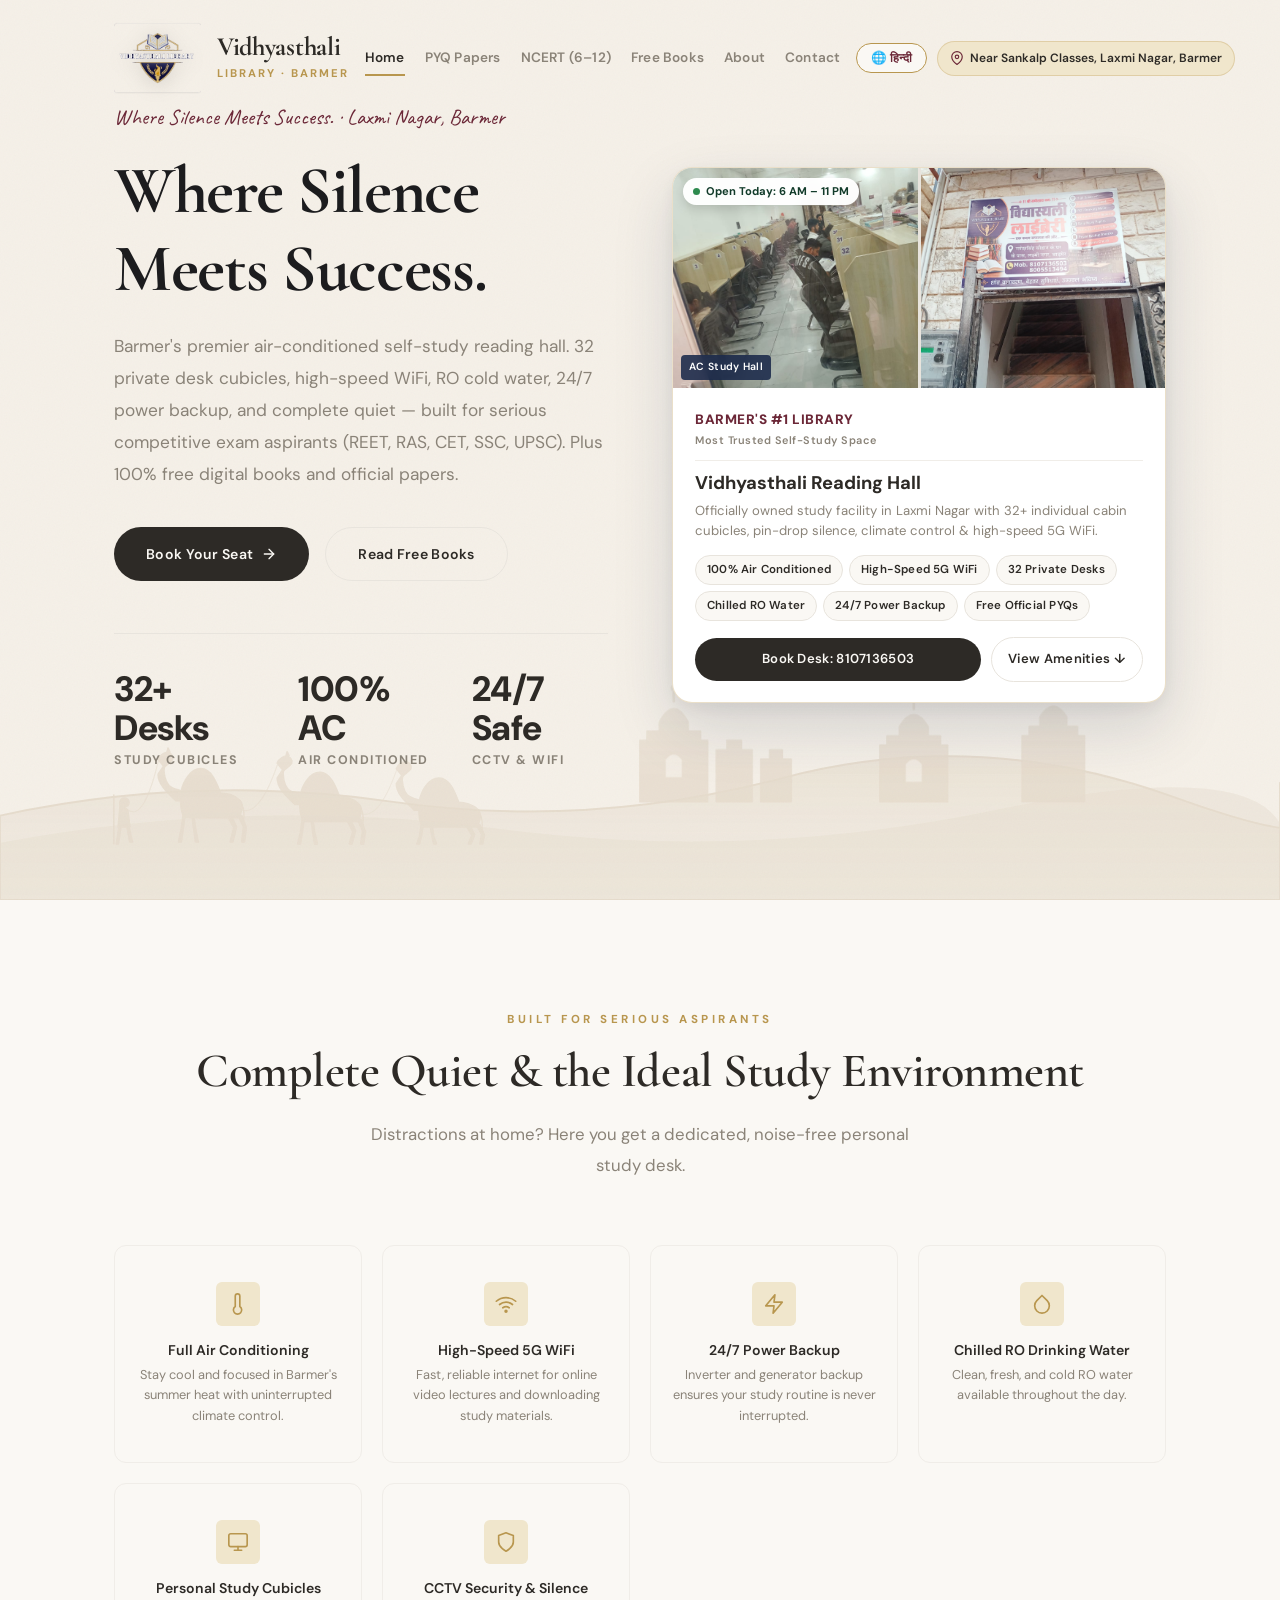
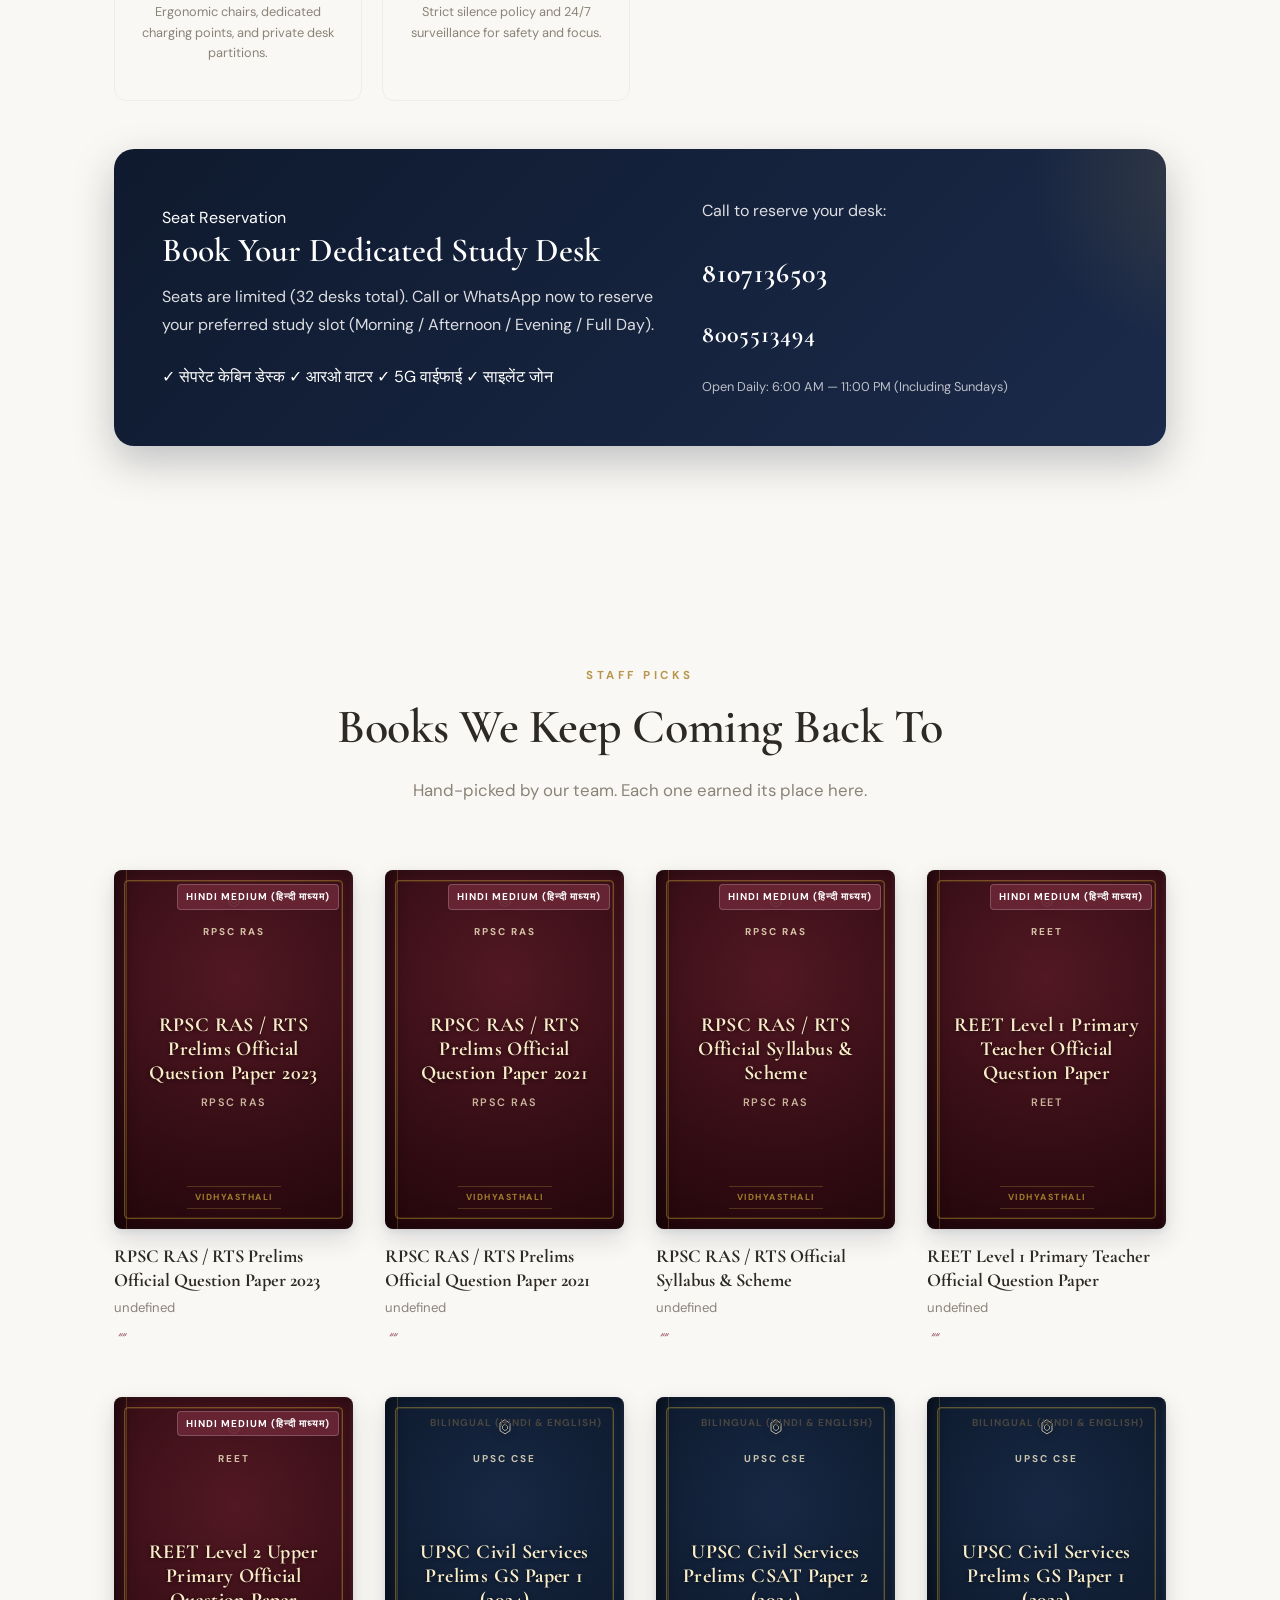
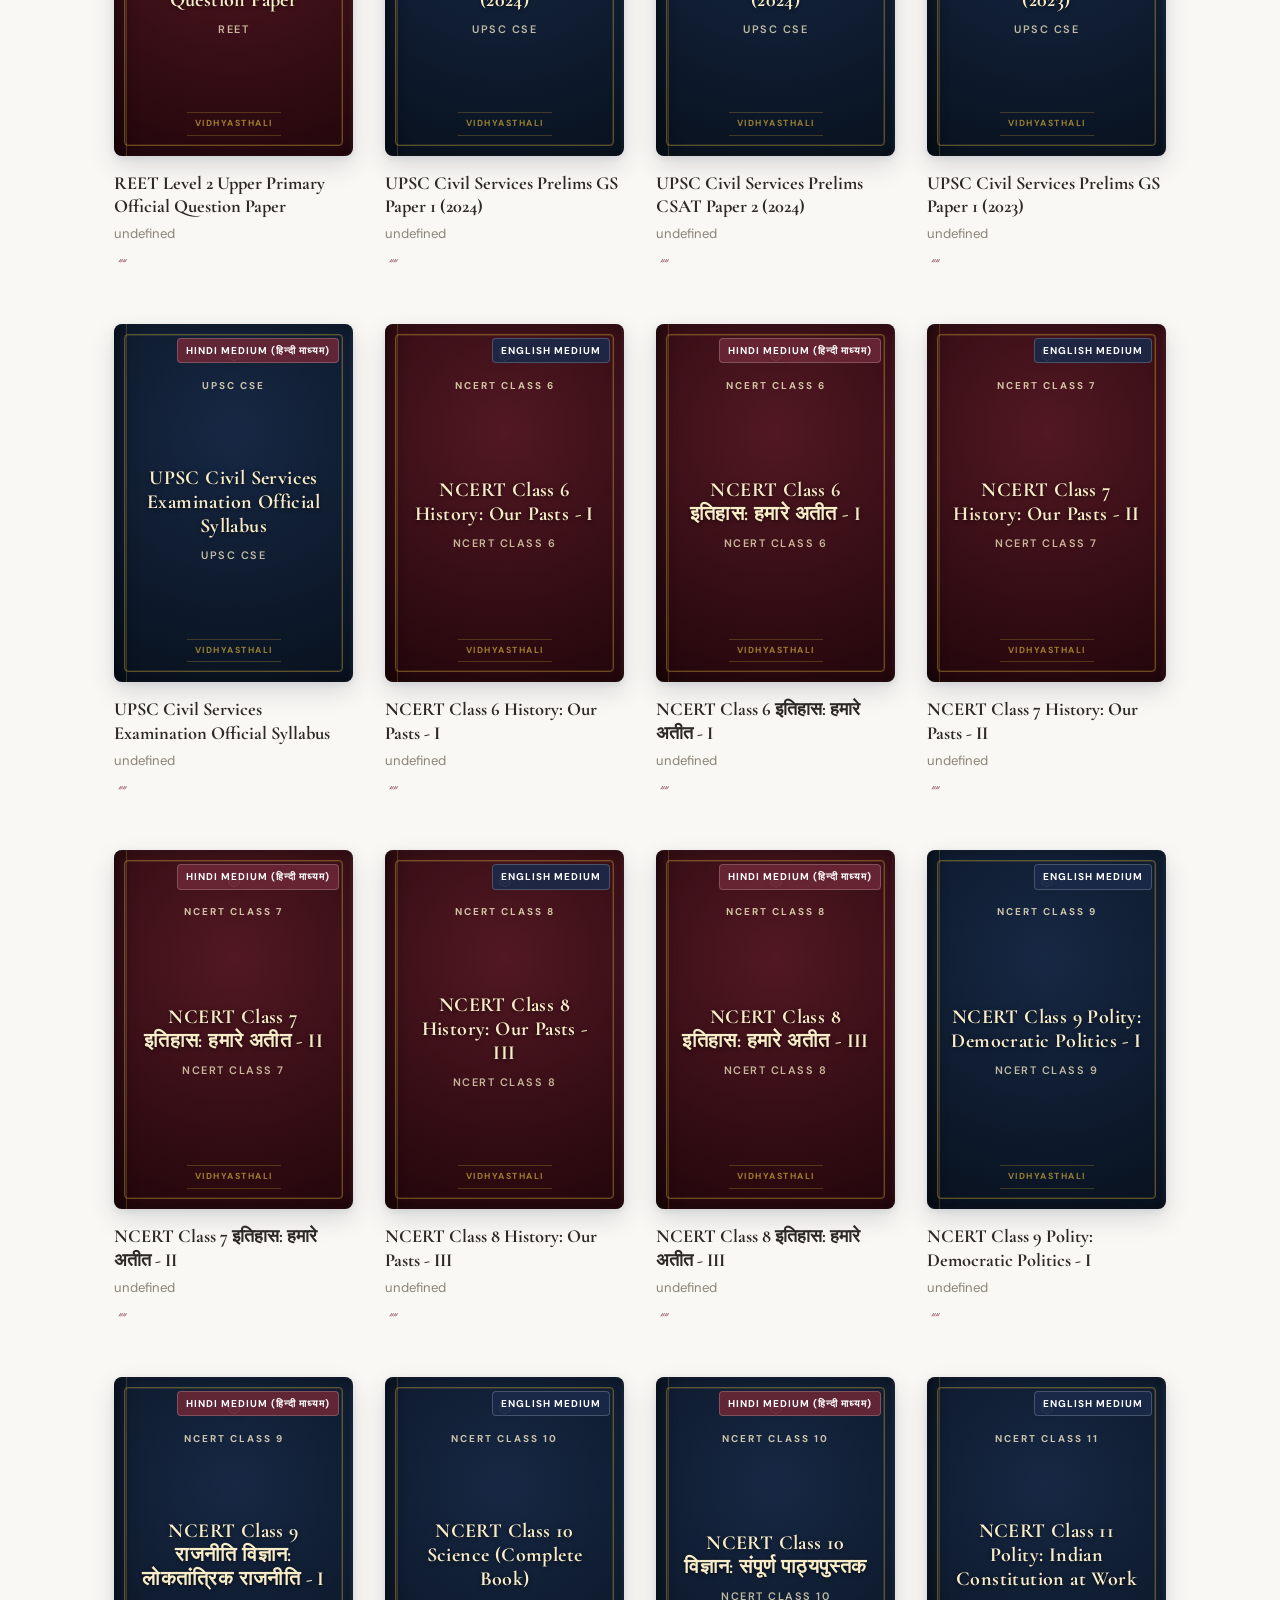
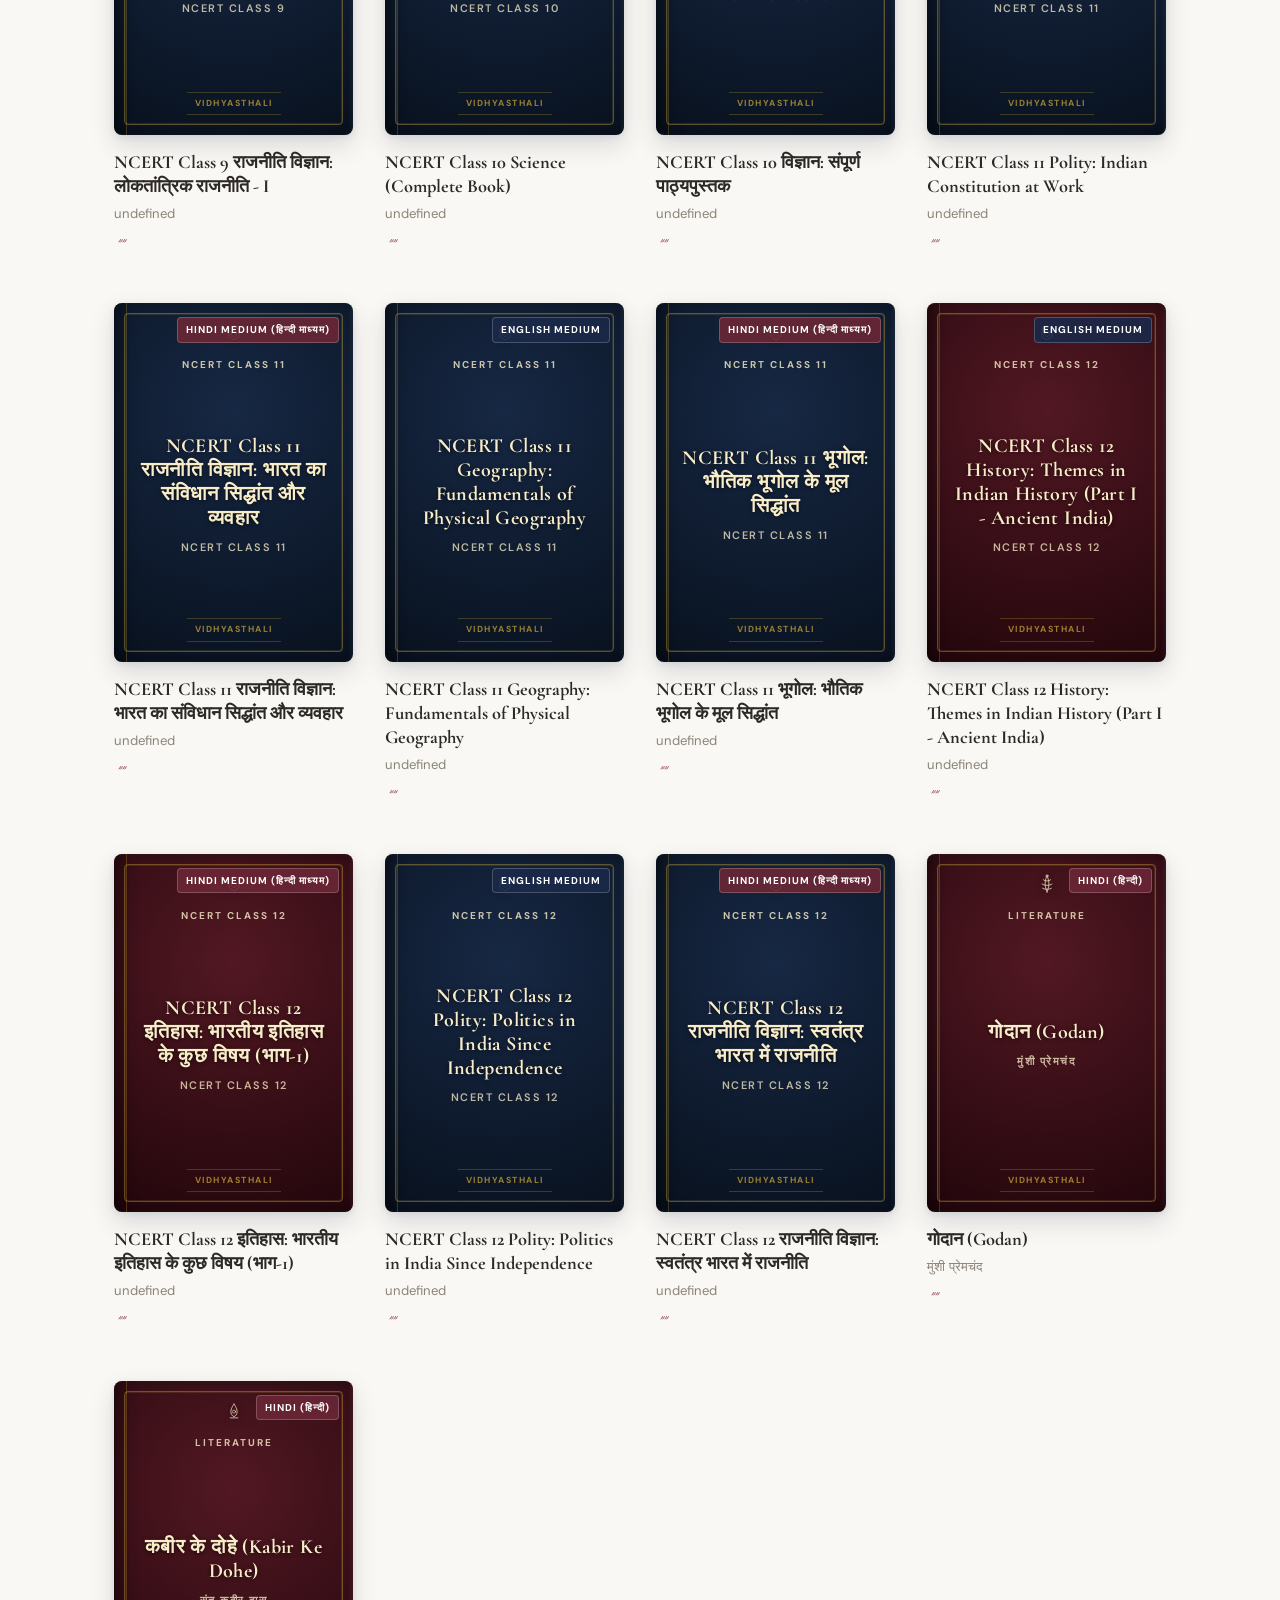
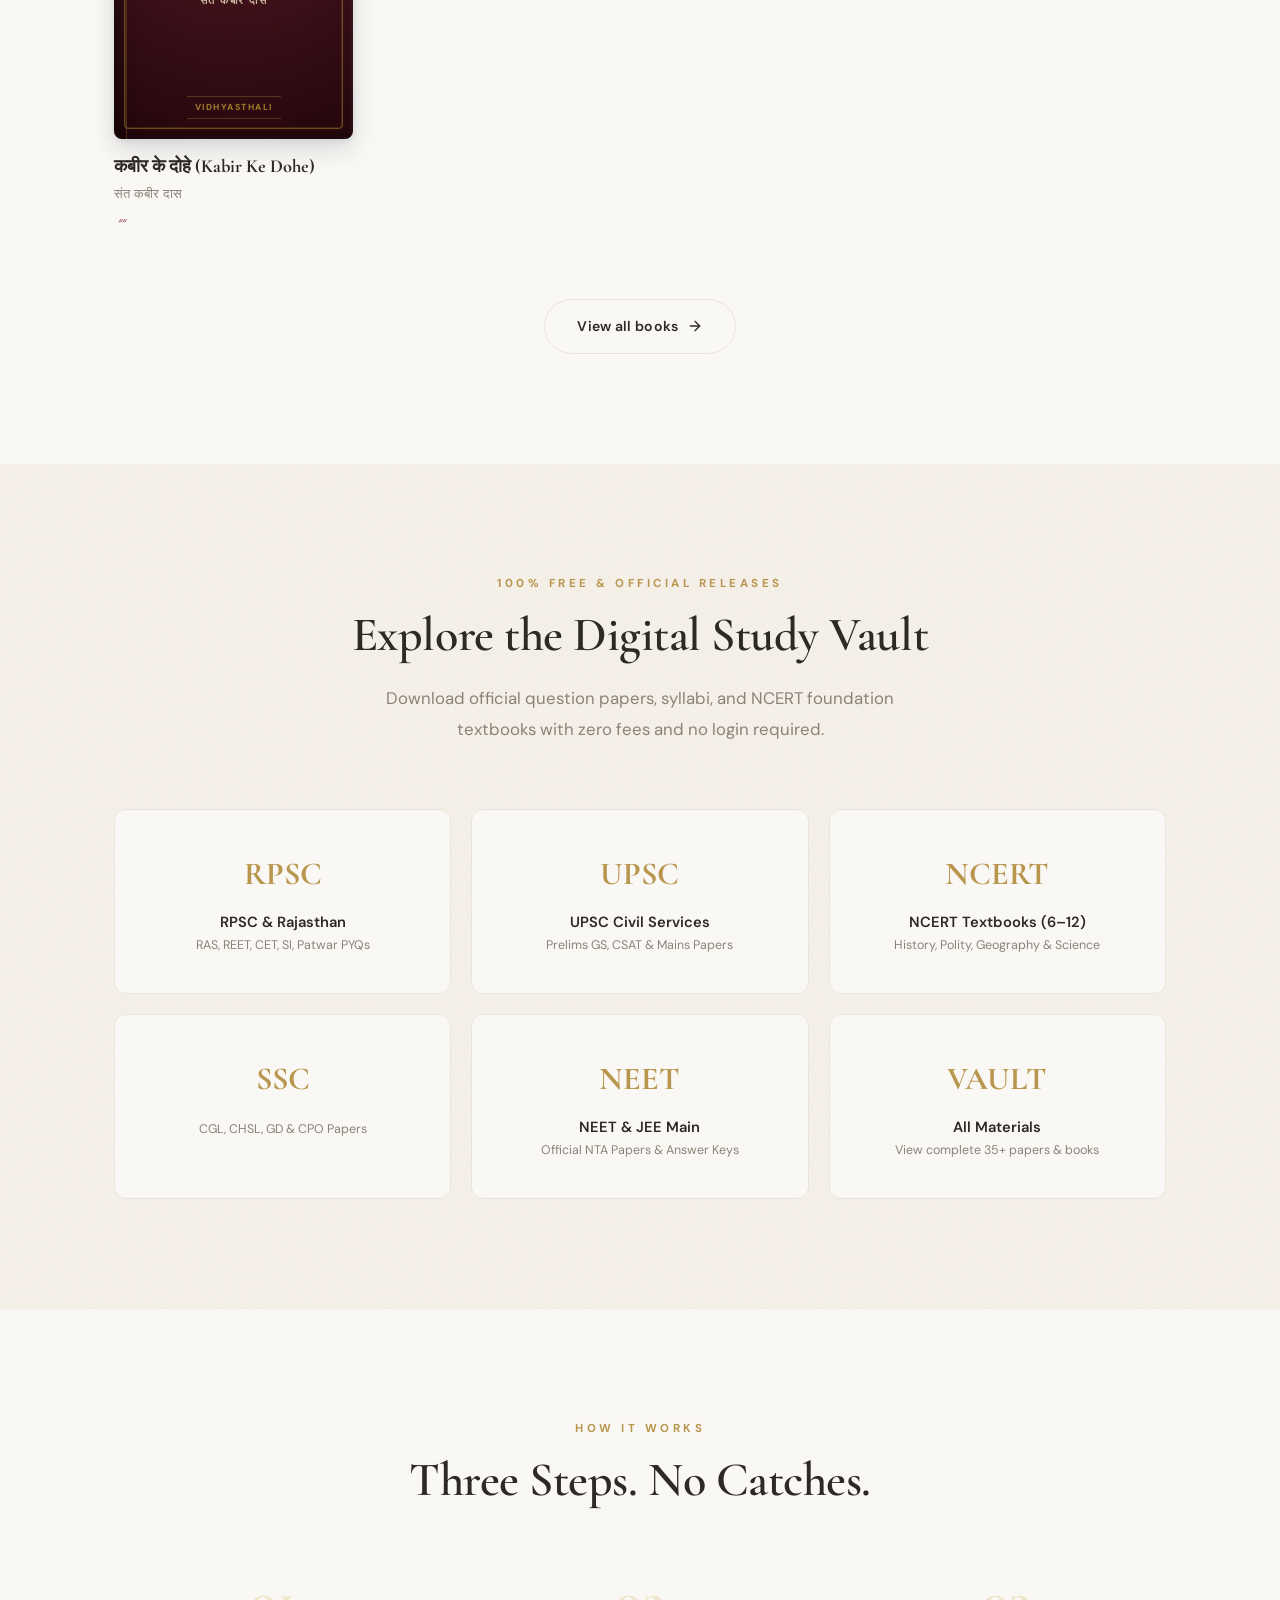
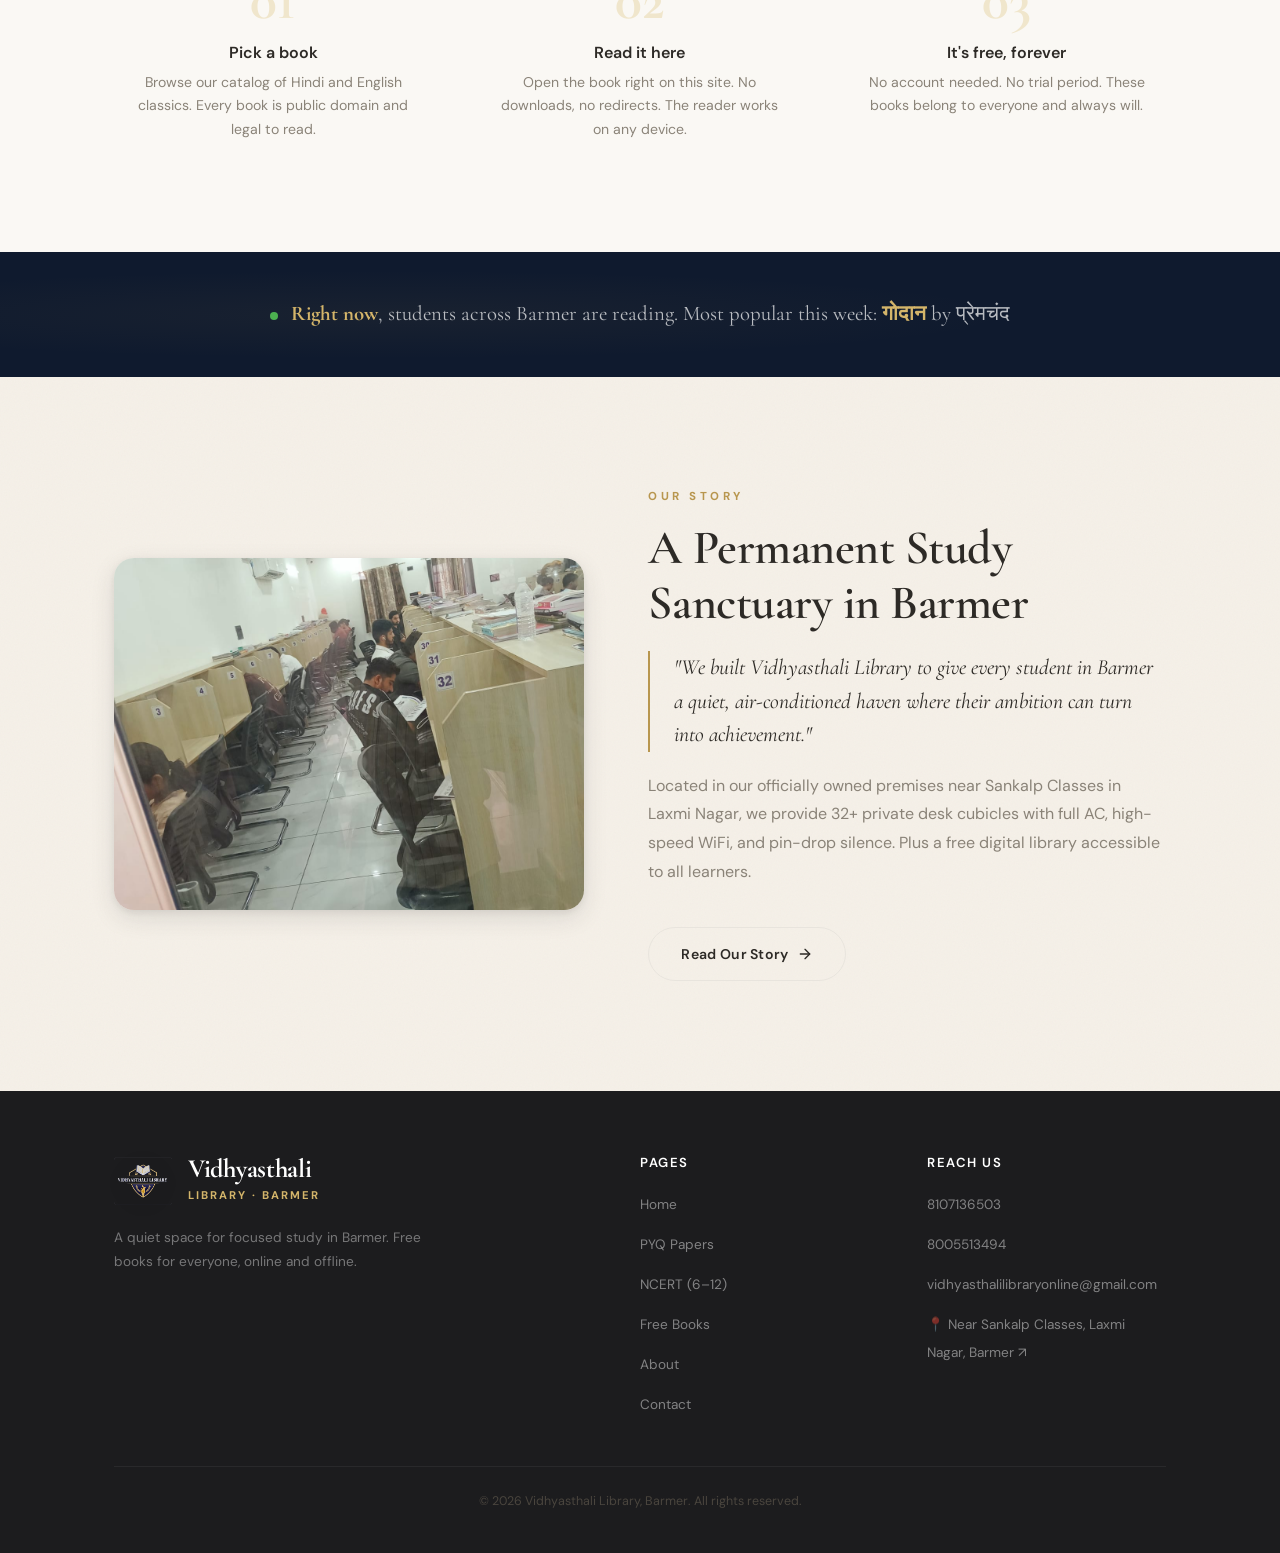
==== commit 8d78fed9: "SEO: Update canonical URLs, sitemap.xml, robots.txt, and structured data schema for Google Search in" ====
--- a/index.html
+++ b/index.html
@@ -8,17 +8,22 @@
   <meta name="keywords" content="free books online, Hindi books free, English classics, Vidhyasthali Library, Barmer library, read free books">
   <meta name="author" content="Vidhyasthali Library">
 
+  <!-- Canonical & SEO -->
+  <link rel="canonical" href="https://www.vidhyasthalilibrary.online/">
+  <meta name="robots" content="index, follow, max-image-preview:large, max-snippet:-1, max-video-preview:-1">
+
   <!-- Open Graph -->
   <meta property="og:title" content="Vidhyasthali Library — Free Books for Everyone">
   <meta property="og:description" content="Read classic Hindi and English books for free. No signup, no fees. A library built for students in Barmer.">
   <meta property="og:type" content="website">
-  <meta property="og:url" content="https://vidhyasthalilibrary.com">
-  <meta property="og:image" content="images/logo.png">
+  <meta property="og:url" content="https://www.vidhyasthalilibrary.online/">
+  <meta property="og:image" content="https://www.vidhyasthalilibrary.online/images/logo.png">
 
   <!-- Twitter Card -->
   <meta name="twitter:card" content="summary_large_image">
   <meta name="twitter:title" content="Vidhyasthali Library — Free Books for Everyone">
   <meta name="twitter:description" content="Read classic Hindi and English books for free. No signup, no fees.">
+  <meta name="twitter:image" content="https://www.vidhyasthalilibrary.online/images/logo.png">
 
   <!-- Favicon / App Icons -->
   <link rel="icon" type="image/png" href="images/logo.png">
@@ -29,7 +34,7 @@
   <link rel="preconnect" href="https://fonts.gstatic.com" crossorigin>
   <link href="https://fonts.googleapis.com/css2?family=Caveat:wght@400;500;600&family=Cormorant+Garamond:ital,wght@0,400;0,500;0,600;0,700;1,400;1,500&family=DM+Sans:wght@400;500;600;700;800&display=swap" rel="stylesheet">
 
-    <!-- Critical Inline Fallbacks -->
+  <!-- Critical Inline Fallbacks -->
   <style>
     *, *::before, *::after { box-sizing: border-box; margin: 0; padding: 0; }
     body { font-family: 'DM Sans', -apple-system, BlinkMacSystemFont, 'Segoe UI', Roboto, sans-serif; background-color: #F5F0E8; color: #4A453E; }
@@ -40,17 +45,20 @@
   </style>
   <link rel="stylesheet" type="text/css" href="css/style.css">
 
-  <!-- JSON-LD Structured Data -->
+  <!-- JSON-LD Structured Data for Google Search & Maps -->
   <script type="application/ld+json">
-  {
-    "@context": "https://schema.org",
-    "@type": "WebSite",
-    "name": "Vidhyasthali Library",
-    "url": "https://vidhyasthalilibrary.com",
-    "description": "A free digital library offering classic Hindi and English literature for students in Barmer, Rajasthan.",
-    "publisher": {
-      "@type": "Organization",
+  [
+    {
+      "@context": "https://schema.org",
+      "@type": "Library",
       "name": "Vidhyasthali Library",
+      "alternateName": "विद्यास्थली लाइब्रेरी बाड़मेर",
+      "url": "https://www.vidhyasthalilibrary.online",
+      "logo": "https://www.vidhyasthalilibrary.online/images/logo.png",
+      "image": "https://www.vidhyasthalilibrary.online/images/library-1.jpg",
+      "description": "Premier digital and physical study library in Barmer, Rajasthan. Offering 100% free digital reading of Hindi literature, NCERT textbooks, and competitive exam PYQ papers.",
+      "telephone": "+91-8107136503",
+      "priceRange": "Free",
       "address": {
         "@type": "PostalAddress",
         "streetAddress": "Near Sankalp Classes, Laxmi Nagar",
@@ -58,9 +66,33 @@
         "addressRegion": "Rajasthan",
         "postalCode": "344001",
         "addressCountry": "IN"
+      },
+      "geo": {
+        "@type": "GeoCoordinates",
+        "latitude": 25.7532,
+        "longitude": 71.3967
+      },
+      "openingHoursSpecification": [
+        {
+          "@type": "OpeningHoursSpecification",
+          "dayOfWeek": ["Monday", "Tuesday", "Wednesday", "Thursday", "Friday", "Saturday", "Sunday"],
+          "opens": "06:00",
+          "closes": "23:00"
+        }
+      ]
+    },
+    {
+      "@context": "https://schema.org",
+      "@type": "WebSite",
+      "name": "Vidhyasthali Library",
+      "url": "https://www.vidhyasthalilibrary.online",
+      "potentialAction": {
+        "@type": "SearchAction",
+        "target": "https://www.vidhyasthalilibrary.online/browse.html?q={search_term_string}",
+        "query-input": "required name=search_term_string"
       }
     }
-  }
+  ]
   </script>
 </head>
 <body>
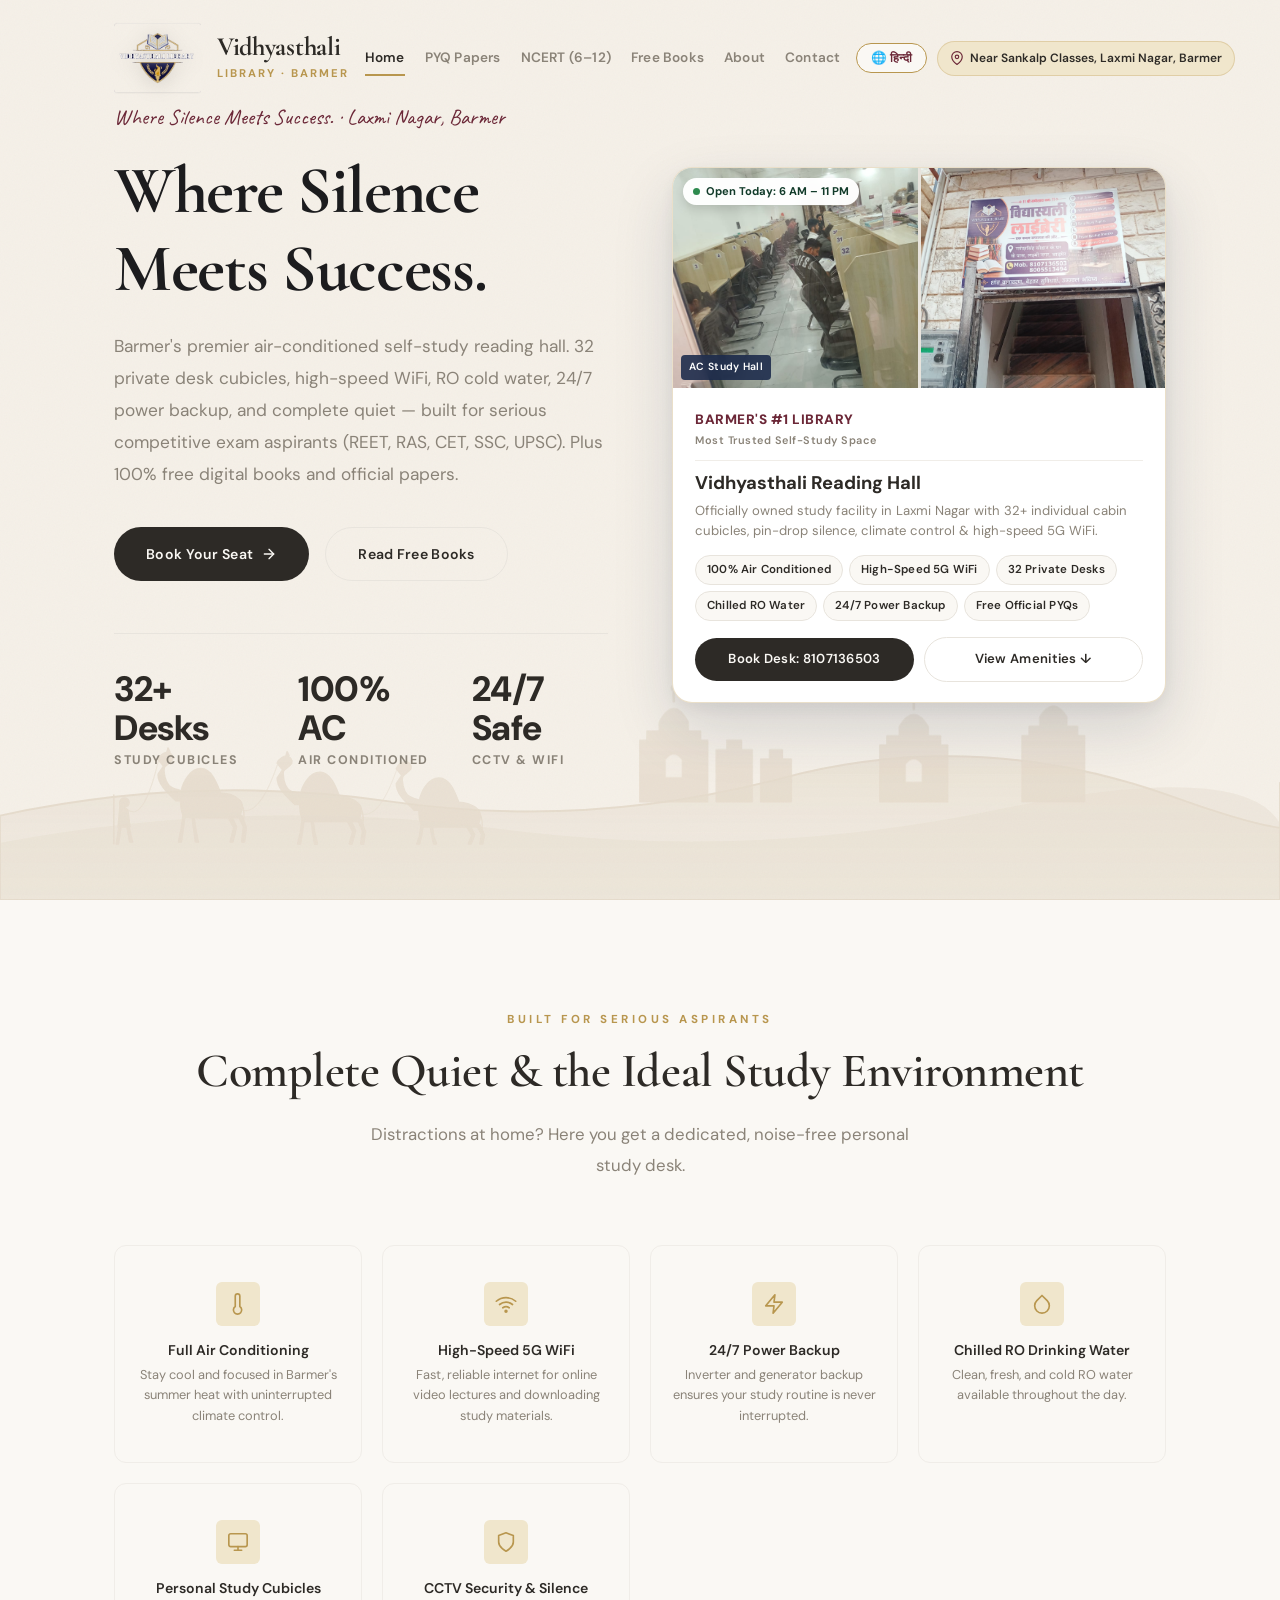
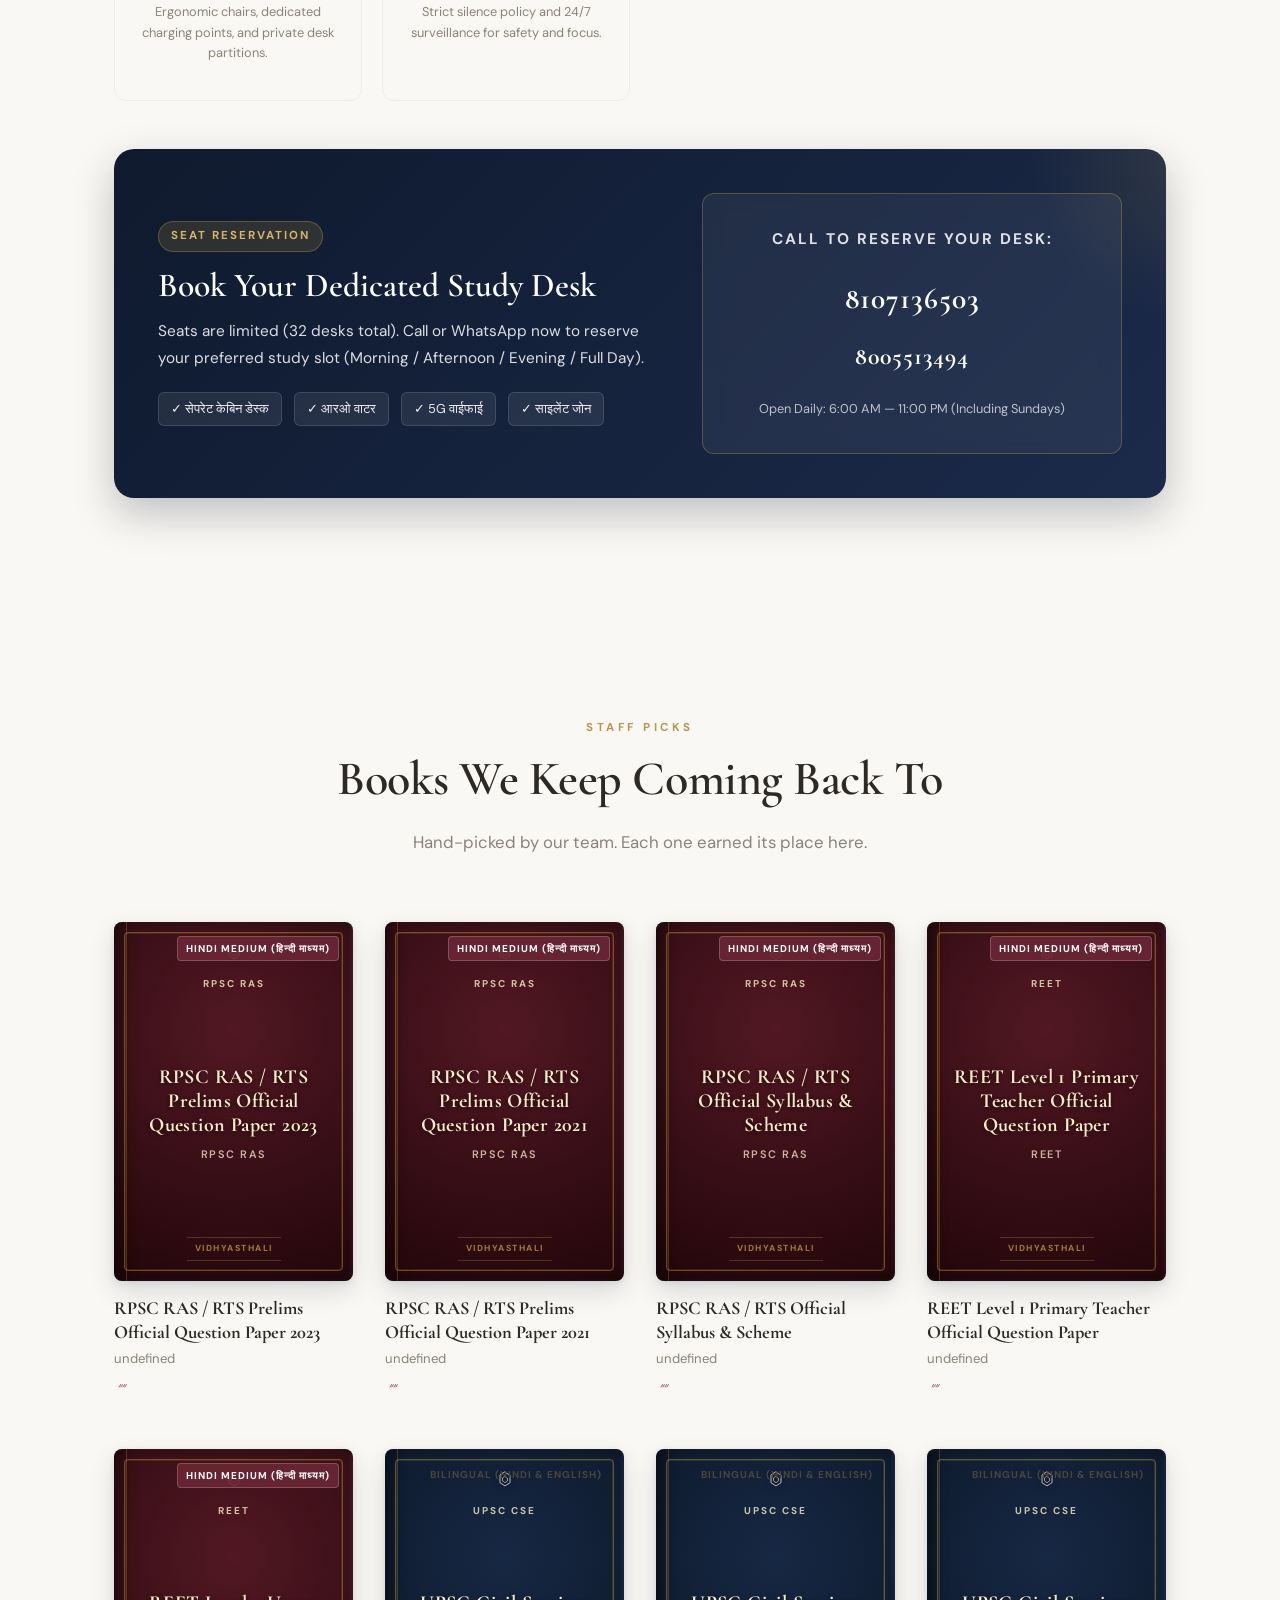
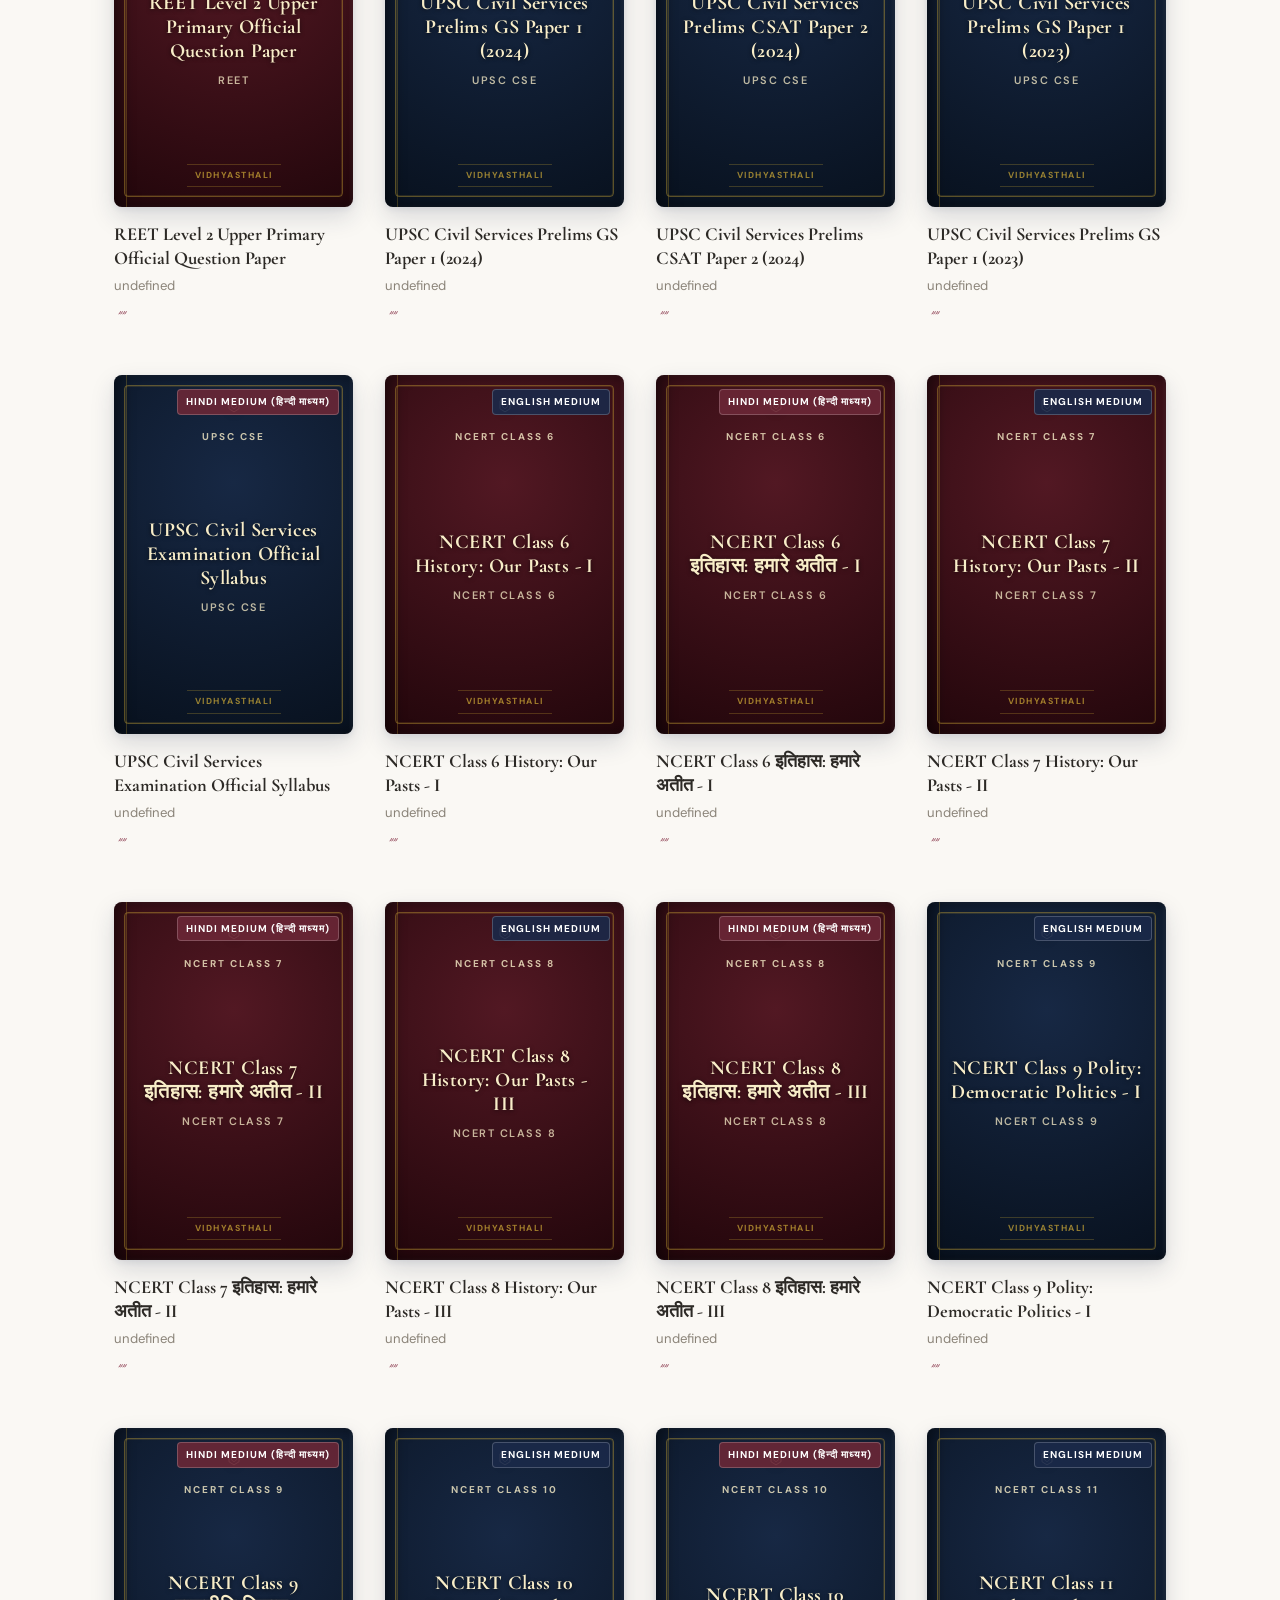
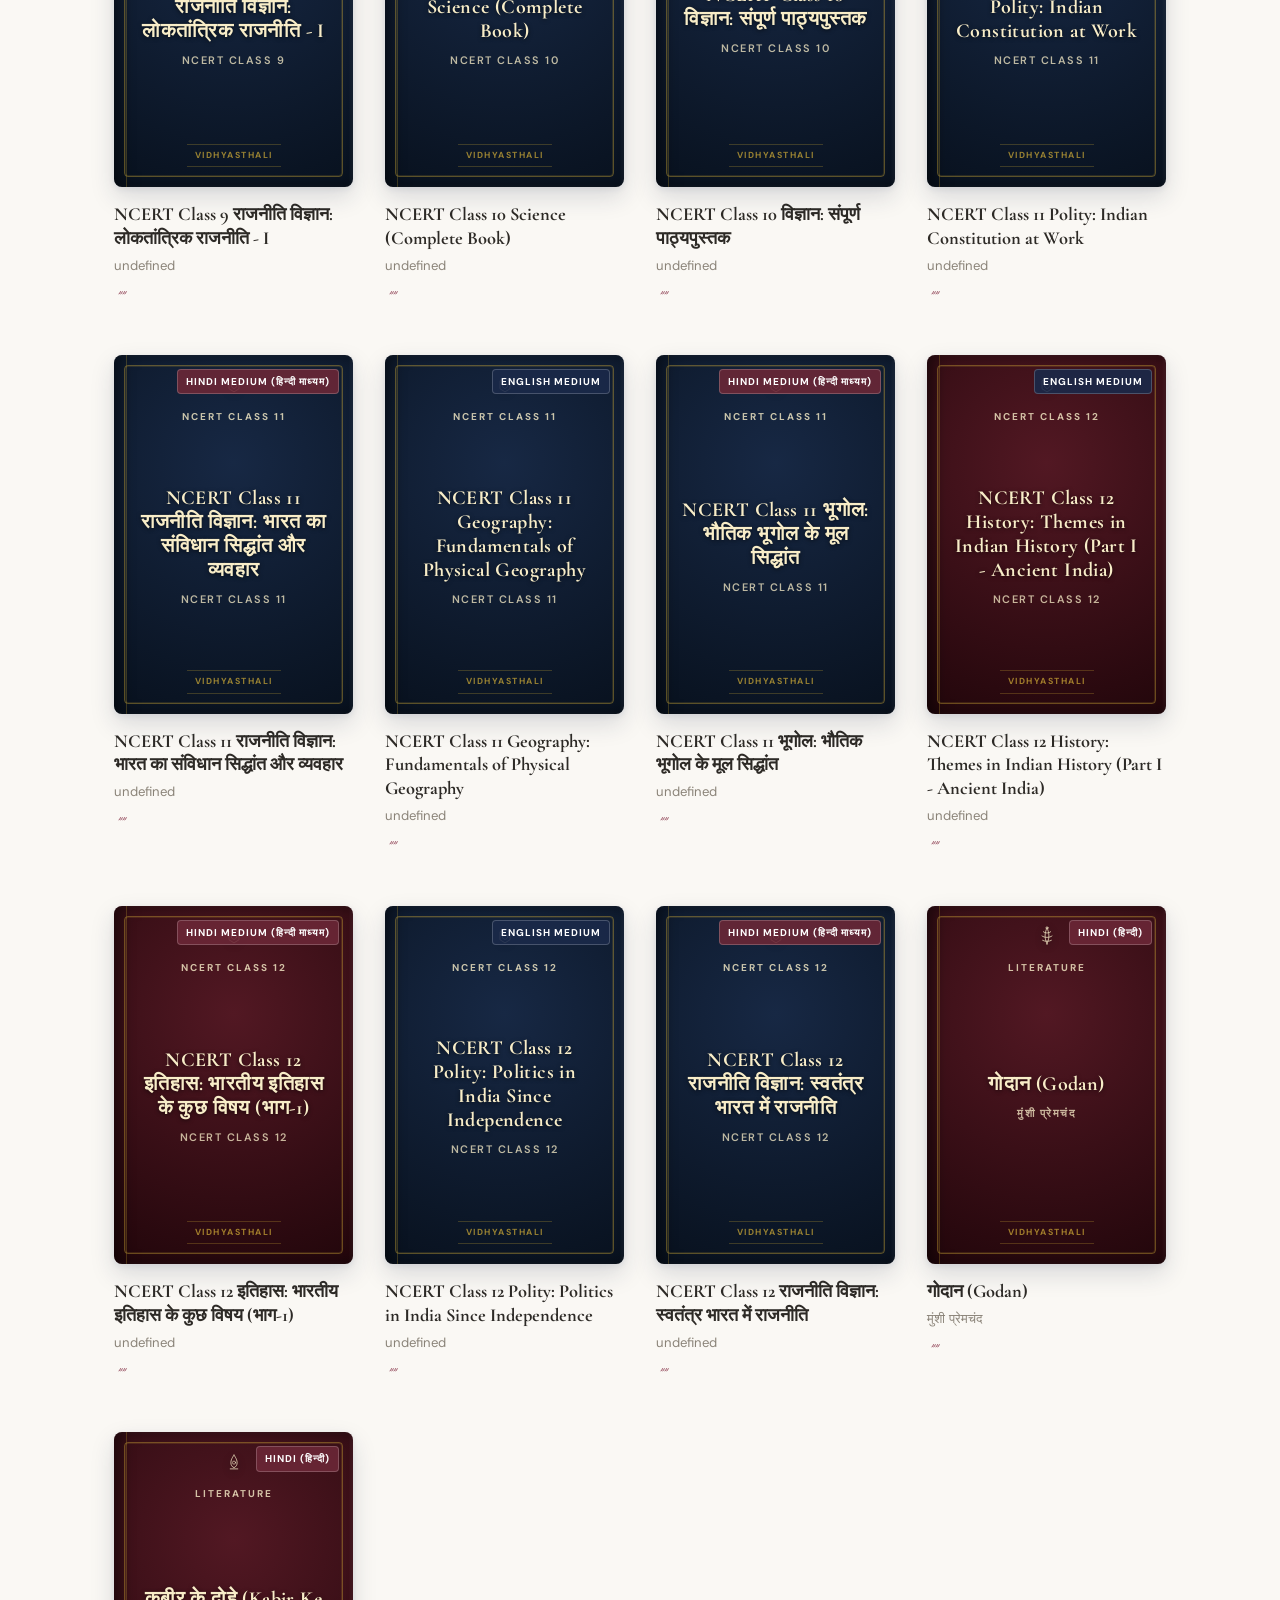
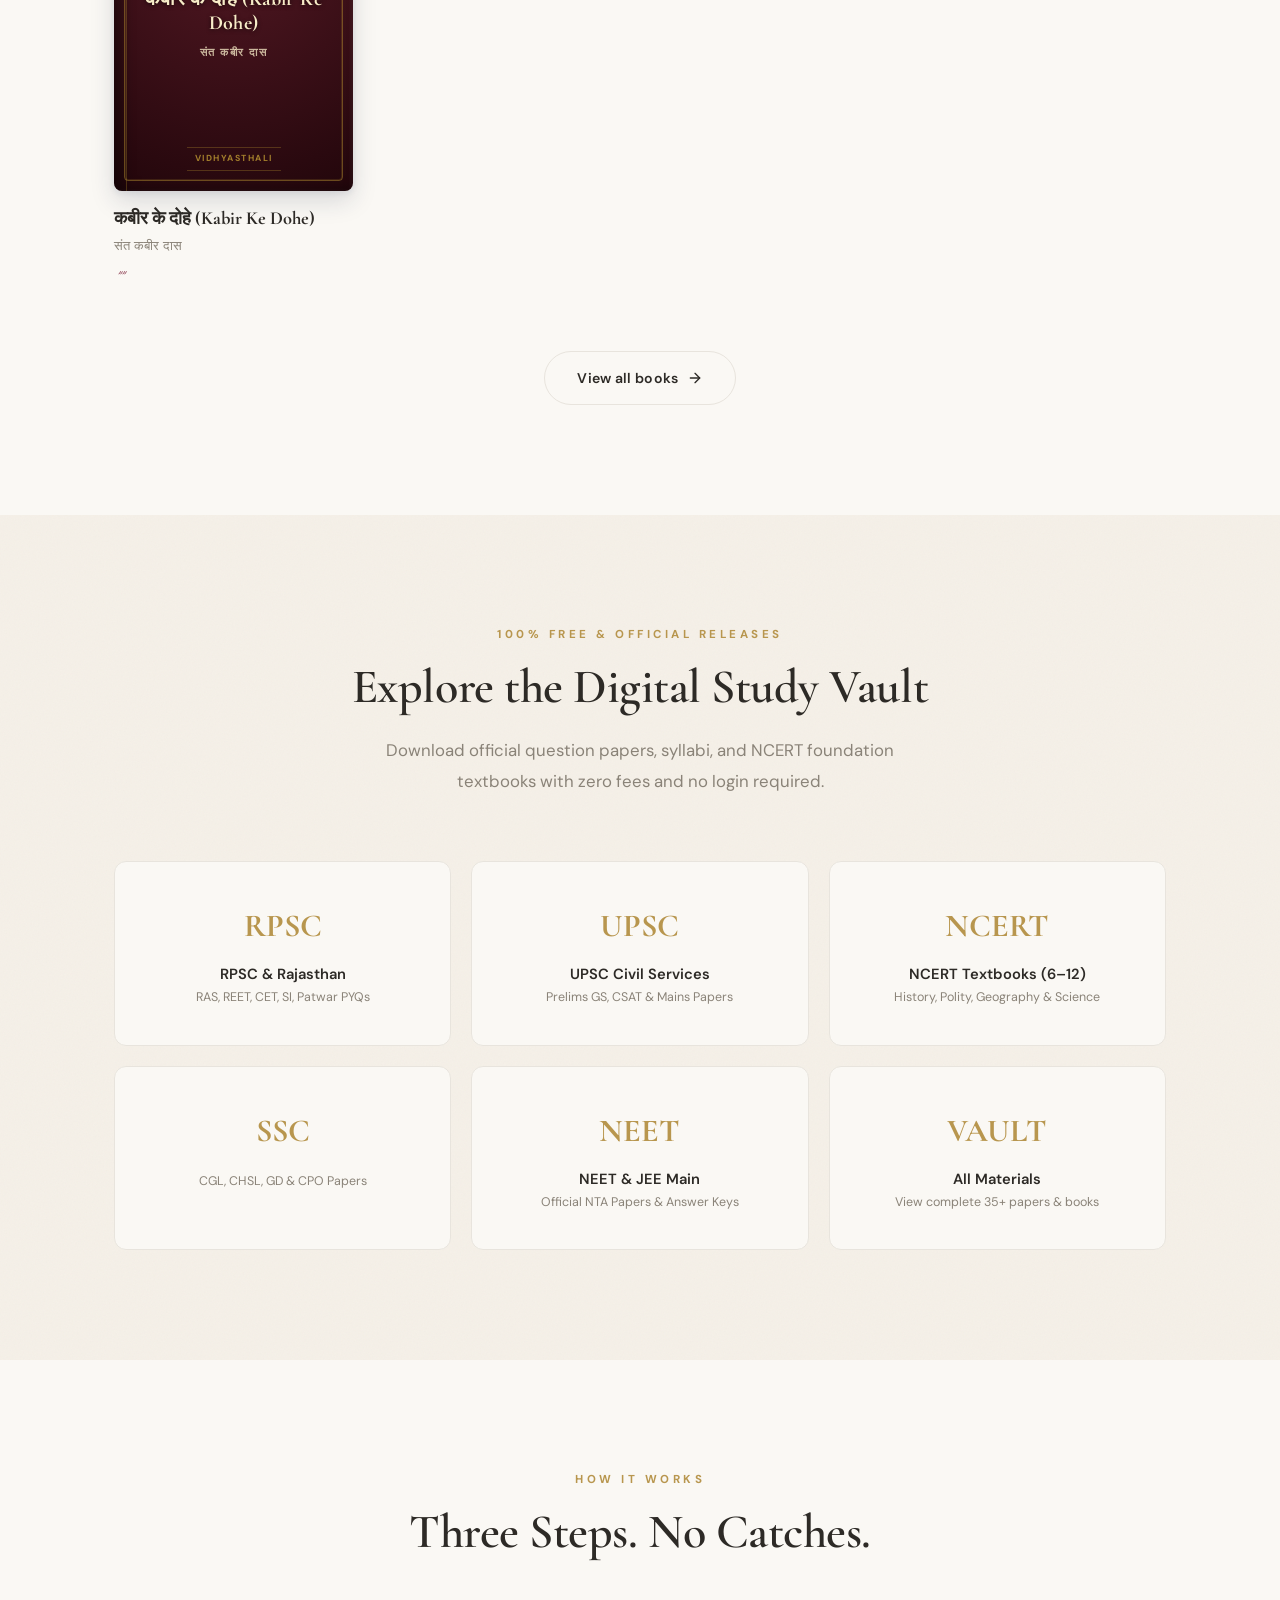
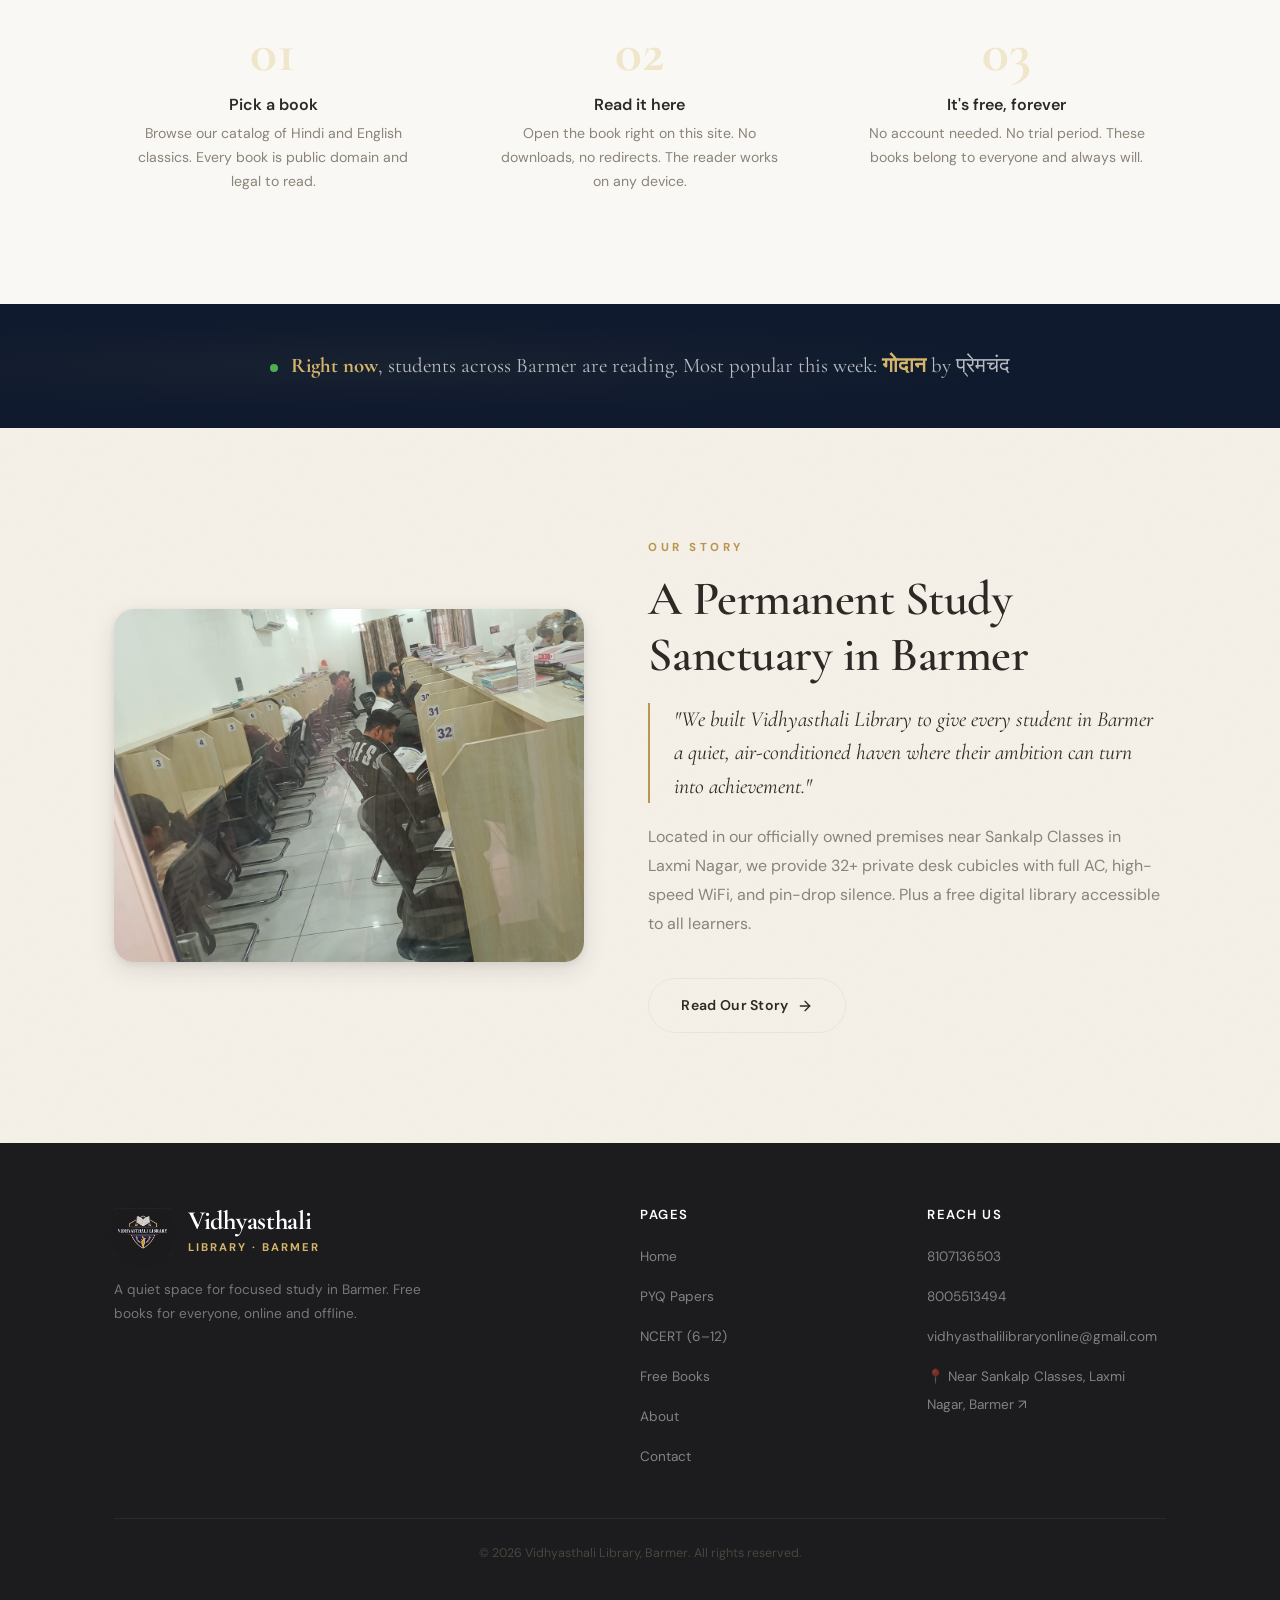
==== commit 3244af83: "Fix: Resolve mobile viewport horizontal overflow and layout bugs across all devices" ====
--- a/index.html
+++ b/index.html
@@ -11,6 +11,7 @@
   <!-- Canonical & SEO -->
   <link rel="canonical" href="https://www.vidhyasthalilibrary.online/">
   <meta name="robots" content="index, follow, max-image-preview:large, max-snippet:-1, max-video-preview:-1">
+  <meta name="google-site-verification" content="NjkviPRCPgqe0qVCZ2-tGtiyhQl0zrZ1nBH90T4">
 
   <!-- Open Graph -->
   <meta property="og:title" content="Vidhyasthali Library — Free Books for Everyone">
@@ -37,6 +38,7 @@
   <!-- Critical Inline Fallbacks -->
   <style>
     *, *::before, *::after { box-sizing: border-box; margin: 0; padding: 0; }
+    html, body { width: 100%; max-width: 100%; overflow-x: hidden; }
     body { font-family: 'DM Sans', -apple-system, BlinkMacSystemFont, 'Segoe UI', Roboto, sans-serif; background-color: #F5F0E8; color: #4A453E; }
     svg { display: inline-block; vertical-align: middle; fill: none; stroke: currentColor; stroke-width: 2; stroke-linecap: round; stroke-linejoin: round; }
     svg:not(.hero-heritage-svg) { width: 1.25rem; height: 1.25rem; max-width: 100%; }
@@ -309,10 +311,10 @@
               </div>
 
               <div class="showcase-action-row">
-                <a href="tel:+918107136503" class="btn btn-primary" style="padding:10px 18px; font-size:0.82rem; flex:1; justify-content:center;">
+                <a href="tel:+918107136503" class="btn btn-primary">
                   Book Desk: 8107136503
                 </a>
-                <a href="#study-space" class="btn btn-outline" style="padding:10px 16px; font-size:0.82rem;">
+                <a href="#study-space" class="btn btn-outline">
                   View Amenities ↓
                 </a>
               </div>
--- a/css/style.css
+++ b/css/style.css
@@ -50,6 +50,9 @@
 html {
   scroll-behavior: smooth;
   font-size: 16px;
+  overflow-x: hidden;
+  width: 100%;
+  max-width: 100%;
 }
 
 body {
@@ -60,9 +63,13 @@
   -webkit-font-smoothing: antialiased;
   -moz-osx-font-smoothing: grayscale;
   overflow-x: hidden;
-}
-
-img {
+  width: 100%;
+  max-width: 100%;
+  position: relative;
+  -webkit-tap-highlight-color: transparent;
+}
+
+img, picture, video, canvas, svg {
   max-width: 100%;
   height: auto;
   display: block;
@@ -708,6 +715,17 @@
   display: flex;
   gap: 10px;
   align-items: center;
+  flex-wrap: wrap;
+  width: 100%;
+}
+
+.showcase-action-row .btn {
+  padding: 10px 18px;
+  font-size: 0.82rem;
+  flex: 1 1 140px;
+  justify-content: center;
+  text-align: center;
+  min-width: 0;
 }
 
 
@@ -1502,7 +1520,7 @@
   background: linear-gradient(135deg, var(--navy-deep) 0%, var(--navy) 100%);
   color: #FFF;
   border-radius: var(--radius-lg);
-  padding: 48px;
+  padding: 44px;
   box-shadow: 0 16px 40px rgba(15, 26, 46, 0.25);
   display: grid;
   grid-template-columns: 1.2fr 1fr;
@@ -1511,6 +1529,23 @@
   margin-top: 48px;
   position: relative;
   overflow: hidden;
+  max-width: 100%;
+  box-sizing: border-box;
+}
+
+.seat-badge {
+  display: inline-block;
+  font-family: 'DM Sans', sans-serif;
+  font-size: 0.72rem;
+  font-weight: 700;
+  letter-spacing: 2px;
+  text-transform: uppercase;
+  color: var(--brass-light);
+  background: rgba(212, 175, 55, 0.15);
+  padding: 4px 12px;
+  border-radius: 50px;
+  margin-bottom: 14px;
+  border: 1px solid rgba(212, 175, 55, 0.3);
 }
 
 .seat-booking-card::before {
@@ -1526,15 +1561,33 @@
 
 .seat-booking-card h3 {
   color: #FFF;
-  font-size: 2.1rem;
+  font-size: clamp(1.5rem, 3.5vw, 2.1rem);
   margin-bottom: 12px;
+  line-height: 1.2;
 }
 
 .seat-booking-card p {
   color: rgba(255,255,255,0.85);
-  font-size: 1rem;
+  font-size: 0.96rem;
   line-height: 1.75;
-  margin-bottom: 24px;
+  margin-bottom: 20px;
+}
+
+.seat-features-inline {
+  display: flex;
+  flex-wrap: wrap;
+  gap: 8px 12px;
+  margin-top: 14px;
+}
+
+.seat-features-inline span {
+  font-size: 0.8rem;
+  color: rgba(255, 255, 255, 0.92);
+  background: rgba(255, 255, 255, 0.08);
+  padding: 5px 12px;
+  border-radius: 6px;
+  border: 1px solid rgba(255, 255, 255, 0.12);
+  white-space: nowrap;
 }
 
 .seat-features-list {
@@ -1561,6 +1614,15 @@
   flex-shrink: 0;
 }
 
+.seat-booking-right {
+  text-align: center;
+  background: rgba(255,255,255,0.06);
+  border: 1px solid rgba(212,175,55,0.3);
+  border-radius: var(--radius-md);
+  padding: 32px 24px;
+  backdrop-filter: blur(10px);
+}
+
 .seat-contact-box {
   background: rgba(255,255,255,0.06);
   border: 1px solid rgba(212,175,55,0.3);
@@ -1570,24 +1632,32 @@
   backdrop-filter: blur(10px);
 }
 
-.seat-contact-box h4 {
+.seat-contact-box h4,
+.seat-contact-label {
   color: var(--brass-light);
   font-family: 'DM Sans', sans-serif;
-  font-size: 0.8rem;
+  font-size: 0.78rem;
   font-weight: 700;
   text-transform: uppercase;
   letter-spacing: 2px;
-  margin-bottom: 8px;
+  margin-bottom: 10px;
+  display: block;
 }
 
 .seat-contact-phone {
   display: block;
   font-family: 'Cormorant Garamond', Georgia, serif;
-  font-size: 1.75rem;
+  font-size: clamp(1.5rem, 4vw, 1.85rem);
   font-weight: 700;
   color: #FFF;
-  margin-bottom: 16px;
+  margin-bottom: 12px;
   letter-spacing: 1px;
+  transition: color var(--transition);
+  word-break: break-word;
+}
+
+.seat-contact-phone:hover {
+  color: var(--brass-light);
 }
 
 .seat-contact-phone:hover {
@@ -2355,17 +2425,46 @@
 
 
 /* --- 25. Responsive & Mobile Phone Optimization --- */
+
+/* Tablets & Medium Screens */
 @media (max-width: 1024px) {
+  .container, .container-wide {
+    padding: 0 20px;
+  }
+
+  .hero {
+    min-height: auto;
+    padding-top: 100px;
+    padding-bottom: 60px;
+  }
+
   .hero .container {
     grid-template-columns: 1fr;
     text-align: center;
-  }
-
-  .hero-content { max-width: 600px; margin: 0 auto; }
-  .hero-actions { justify-content: center; }
-  .hero-stats { justify-content: center; }
-  .hero-books { min-height: 320px; margin-top: 36px; }
-  .hero-book { width: 160px; }
+    gap: 44px;
+  }
+
+  .hero-content {
+    max-width: 620px;
+    margin: 0 auto;
+    width: 100%;
+    min-width: 0;
+  }
+
+  .hero-actions {
+    justify-content: center;
+  }
+
+  .hero-stats {
+    justify-content: center;
+  }
+
+  .hero-library-showcase {
+    max-width: 520px;
+    width: 100%;
+    min-width: 0;
+    margin: 0 auto;
+  }
 
   .featured-grid { grid-template-columns: repeat(2, 1fr); }
   .genres-grid { grid-template-columns: repeat(2, 1fr); }
@@ -2373,10 +2472,32 @@
   .amenities-grid { grid-template-columns: repeat(2, 1fr); }
   .about-teaser { grid-template-columns: 1fr; gap: 40px; }
 
+  .seat-booking-card {
+    grid-template-columns: 1fr;
+    gap: 32px;
+    padding: 36px 28px;
+    text-align: center;
+  }
+
+  .seat-booking-left {
+    text-align: center;
+  }
+
+  .seat-features-inline {
+    justify-content: center;
+  }
+
+  .seat-booking-right {
+    max-width: 480px;
+    margin: 0 auto;
+    width: 100%;
+  }
+
   .reader-layout {
     grid-template-columns: 1fr;
     padding-top: 90px;
     gap: 32px;
+    min-width: 0;
   }
 
   .reader-sidebar {
@@ -2388,43 +2509,100 @@
   }
 
   .footer-grid { grid-template-columns: 1fr 1fr; }
-}
-
+  .vault-grid { grid-template-columns: repeat(2, 1fr); }
+}
+
+/* Mobile Devices & Small Tablets */
 @media (max-width: 768px) {
-  section { padding: 64px 0; }
-
-  .nav-logo img { height: 56px; }
-  .nav-logo-text { font-size: 1.35rem; }
-
-  .nav-location-badge span { display: none; }
-  .nav-location-badge { padding: 8px 10px; }
-  .lang-toggle-btn { padding: 7px 12px; font-size: 0.76rem; }
-  .vault-tab { padding: 8px 14px; font-size: 0.78rem; }
-
-  .nav-toggle { display: flex; }
+  section {
+    padding: 56px 0;
+  }
+
+  .container, .container-wide {
+    padding: 0 16px;
+    width: 100%;
+    max-width: 100%;
+    box-sizing: border-box;
+  }
+
+  /* Navigation */
+  .navbar {
+    padding: 12px 0;
+  }
+
+  .navbar .container {
+    padding: 0 16px;
+    gap: 8px;
+  }
+
+  .nav-logo {
+    gap: 10px;
+    min-width: 0;
+  }
+
+  .nav-logo img {
+    height: 48px;
+    width: auto;
+    flex-shrink: 0;
+  }
+
+  .nav-logo-text {
+    font-size: 1.25rem;
+    line-height: 1.1;
+  }
+
+  .nav-logo-sub {
+    font-size: 0.62rem;
+    letter-spacing: 1.5px;
+  }
+
+  .nav-actions {
+    gap: 8px;
+    flex-shrink: 0;
+  }
+
+  .nav-location-badge {
+    display: none !important;
+  }
+
+  .lang-toggle-btn {
+    padding: 6px 12px;
+    font-size: 0.76rem;
+    border-radius: 50px;
+  }
+
+  .nav-toggle {
+    display: flex;
+    width: 40px;
+    height: 40px;
+    padding: 7px;
+  }
 
   .nav-links {
     position: fixed;
     top: 0;
     right: -100%;
-    width: 82%;
+    width: 85%;
     max-width: 320px;
     height: 100vh;
     background: var(--cream);
     flex-direction: column;
     justify-content: flex-start;
-    gap: 16px;
-    padding: 100px 32px 40px;
+    gap: 14px;
+    padding: 90px 24px 40px;
     transition: right 0.35s cubic-bezier(0.4, 0, 0.2, 1);
-    box-shadow: -10px 0 40px rgba(0,0,0,0.15);
+    box-shadow: -10px 0 40px rgba(0,0,0,0.2);
     z-index: 1000;
-  }
-
-  .nav-links.open { right: 0; }
+    overflow-y: auto;
+  }
+
+  .nav-links.open {
+    right: 0;
+  }
 
   .nav-links a {
     color: var(--ink);
-    font-size: 1.1rem;
+    font-size: 1.05rem;
     font-weight: 600;
     width: 100%;
     padding: 10px 14px;
@@ -2437,173 +2615,401 @@
   }
 
   .nav-cta {
-    margin-top: 16px;
+    margin-top: 12px;
     text-align: center;
   }
 
-  .featured-grid {
-    grid-template-columns: repeat(2, 1fr);
-    gap: 16px;
-  }
-
-  .catalog-grid {
-    grid-template-columns: repeat(2, 1fr);
-    gap: 16px;
-  }
-
-  .genre-tabs {
-    display: flex;
-    gap: 8px;
-    overflow-x: auto;
-    padding-bottom: 8px;
-    -webkit-overflow-scrolling: touch;
-    scrollbar-width: none;
-  }
-  .genre-tabs::-webkit-scrollbar { display: none; }
-
-  .genre-tab {
-    flex-shrink: 0;
-    padding: 8px 16px;
-    font-size: 0.8rem;
-  }
-
-  .steps-grid { grid-template-columns: 1fr; gap: 32px; }
-  .contact-grid { grid-template-columns: 1fr; gap: 40px; }
-  .form-row { grid-template-columns: 1fr; }
-  .footer-grid { grid-template-columns: 1fr; gap: 32px; }
-
-  .reader-sidebar {
-    grid-template-columns: 1fr;
-  }
-
-  .reader-cover {
-    max-width: 180px;
-    margin: 0 auto 20px;
-  }
-
-  .reader-paper {
-    padding: 36px 20px;
-  }
-
-  .reader-paper-title {
-    font-size: 1.7rem;
-  }
-
-  .reader-paper-content {
-    font-size: 1.2rem;
-    line-height: 1.85;
-  }
-
-  .catalog-controls {
-    flex-direction: column;
-    align-items: stretch;
-    gap: 16px;
-  }
-
-  .search-bar { width: 100%; }
-}
-
-@media (max-width: 480px) {
+  /* Hero Section */
   .hero {
-    padding-top: 100px;
-    padding-bottom: 30px;
+    padding-top: 88px;
+    padding-bottom: 36px;
+    min-height: auto;
+  }
+
+  .hero .container {
+    gap: 32px;
+  }
+
+  .hero-content {
+    max-width: 100%;
+    width: 100%;
+    min-width: 0;
+  }
+
+  .hero-tagline {
+    font-size: clamp(1.1rem, 4vw, 1.25rem);
+    margin-bottom: 12px;
+    word-break: break-word;
   }
 
   .hero h1 {
-    font-size: 2.2rem;
+    font-size: clamp(2rem, 6.5vw, 2.75rem);
+    line-height: 1.18;
+    margin-bottom: 16px;
+    word-break: break-word;
   }
 
   .hero-desc {
     font-size: 0.98rem;
+    line-height: 1.7;
     margin-bottom: 24px;
+    word-break: break-word;
   }
 
   .hero-actions {
     flex-direction: column;
     align-items: stretch;
     gap: 12px;
+    width: 100%;
+    max-width: 380px;
+    margin: 0 auto 28px;
   }
 
   .hero-actions .btn {
+    width: 100%;
     justify-content: center;
-    width: 100%;
+    text-align: center;
+    padding: 12px 20px;
   }
 
   .hero-stats {
     display: grid;
     grid-template-columns: repeat(3, 1fr);
     gap: 8px;
-    padding-top: 24px;
+    padding-top: 20px;
+    width: 100%;
   }
 
   .hero-stat {
     text-align: center;
+    min-width: 0;
   }
 
   .hero-stat h3 {
-    font-size: 1.4rem;
+    font-size: clamp(1.25rem, 4.2vw, 1.6rem);
+    word-break: break-word;
   }
 
   .hero-stat p {
-    font-size: 0.65rem;
-    letter-spacing: 0.8px;
-  }
-
-  .hero-books {
-    min-height: 240px;
-    margin-top: 20px;
-  }
-
-  .hero-book {
-    width: 120px;
-  }
-
-  .featured-grid {
+    font-size: clamp(0.62rem, 2vw, 0.72rem);
+    letter-spacing: 0.5px;
+    word-break: break-word;
+  }
+
+  /* Hero Showcase Card */
+  .hero-library-showcase {
+    max-width: 100%;
+    width: 100%;
+    min-width: 0;
+  }
+
+  .showcase-card {
+    border-radius: var(--radius-md);
+    width: 100%;
+    max-width: 100%;
+    box-sizing: border-box;
+  }
+
+  .showcase-img-grid {
+    height: 190px;
+  }
+
+  .showcase-body {
+    padding: 18px 16px;
+  }
+
+  .showcase-title-row h3 {
+    font-size: 1.05rem;
+  }
+
+  .showcase-caption {
+    font-size: 0.78rem;
+    line-height: 1.5;
+  }
+
+  .showcase-pills {
+    gap: 5px;
+    margin-bottom: 14px;
+  }
+
+  .sc-pill {
+    font-size: 0.68rem;
+    padding: 3px 8px;
+  }
+
+  .showcase-action-row {
+    flex-direction: column;
+    gap: 8px;
+    width: 100%;
+  }
+
+  .showcase-action-row .btn {
+    width: 100%;
+    justify-content: center;
+    text-align: center;
+    padding: 10px 14px;
+    font-size: 0.82rem;
+  }
+
+  /* Section Typography & Headers */
+  .section-header {
+    margin-bottom: 36px;
+  }
+
+  .section-title {
+    font-size: clamp(1.6rem, 5vw, 2.2rem);
+  }
+
+  .section-desc {
+    font-size: 0.94rem;
+    line-height: 1.7;
+  }
+
+  /* Grids */
+  .featured-grid,
+  .catalog-grid {
+    grid-template-columns: repeat(2, 1fr);
+    gap: 14px;
+  }
+
+  .genres-grid {
     grid-template-columns: repeat(2, 1fr);
     gap: 12px;
   }
 
-  .catalog-grid {
+  .genre-card {
+    padding: 22px 12px;
+  }
+
+  .genre-icon {
+    font-size: 1.6rem;
+    margin-bottom: 8px;
+  }
+
+  .genre-card h4 {
+    font-size: 0.85rem;
+  }
+
+  .genre-card p {
+    font-size: 0.72rem;
+  }
+
+  .amenities-grid {
     grid-template-columns: repeat(2, 1fr);
     gap: 12px;
   }
 
-  .book-art {
-    padding: 10px 8px;
-  }
-
-  .book-art-title {
-    font-size: 0.95rem;
-    margin-bottom: 4px;
-  }
-
-  .book-art-author {
-    font-size: 0.58rem;
-  }
-
-  .book-art-series {
-    font-size: 0.5rem;
-    letter-spacing: 1px;
-  }
-
-  .book-art-seal {
-    font-size: 0.45rem;
-  }
-
-  .genres-grid { grid-template-columns: 1fr 1fr; gap: 12px; }
-  .genre-card { padding: 20px 14px; }
-  .amenities-grid { grid-template-columns: 1fr 1fr; gap: 12px; }
-  .gallery-grid { grid-template-columns: 1fr 1fr; gap: 10px; }
+  .amenity-card {
+    padding: 22px 12px;
+  }
+
+  .amenity-icon {
+    width: 38px;
+    height: 38px;
+    margin: 0 auto 12px;
+  }
+
+  .amenity-card h4 {
+    font-size: 0.84rem;
+  }
+
+  .amenity-card p {
+    font-size: 0.75rem;
+    line-height: 1.5;
+  }
+
+  /* Seat Booking Card */
+  .seat-booking-card {
+    padding: 28px 18px;
+    margin-top: 32px;
+    border-radius: var(--radius-md);
+  }
+
+  .seat-booking-card h3 {
+    font-size: 1.6rem;
+  }
+
+  .seat-booking-card p {
+    font-size: 0.9rem;
+    line-height: 1.65;
+    margin-bottom: 16px;
+  }
+
+  .seat-features-inline {
+    gap: 6px 10px;
+    justify-content: center;
+  }
+
+  .seat-features-inline span {
+    font-size: 0.75rem;
+    padding: 4px 8px;
+  }
+
+  .seat-booking-right {
+    padding: 22px 14px;
+  }
+
+  .seat-contact-phone {
+    font-size: 1.5rem !important;
+    margin-bottom: 8px;
+  }
+
+  /* Steps & Live Banner */
+  .steps-grid {
+    grid-template-columns: 1fr;
+    gap: 28px;
+  }
+
+  .step-number {
+    font-size: 2.8rem;
+    margin-bottom: 10px;
+  }
+
+  .live-banner {
+    padding: 28px 0;
+  }
+
+  .live-banner p {
+    font-size: 1.05rem;
+    padding: 0 8px;
+    line-height: 1.55;
+  }
+
+  /* About Teaser */
+  .about-teaser {
+    grid-template-columns: 1fr;
+    gap: 28px;
+  }
+
+  .about-teaser blockquote {
+    font-size: 1.15rem;
+    padding-left: 16px;
+  }
+
+  /* Gallery & Testimonials */
+  .gallery-grid {
+    grid-template-columns: repeat(2, 1fr);
+    gap: 10px;
+  }
+
+  .testimonials-grid {
+    grid-template-columns: 1fr;
+    gap: 20px;
+  }
+
+  .testimonial-card {
+    padding: 24px 18px;
+  }
+
+  /* Contact Page */
+  .contact-grid {
+    grid-template-columns: 1fr;
+    gap: 36px;
+  }
+
+  .form-row {
+    grid-template-columns: 1fr;
+    gap: 16px;
+  }
+
+  /* Footer */
+  .footer {
+    padding: 48px 0 24px;
+  }
+
+  .footer-grid {
+    grid-template-columns: 1fr;
+    gap: 28px;
+  }
+
+  .footer-brand p {
+    max-width: 100%;
+  }
+
+  /* Vault & Browse Page */
+  .vault-grid {
+    grid-template-columns: 1fr;
+    gap: 14px;
+  }
+
+  .vault-category-tabs {
+    display: flex;
+    flex-wrap: wrap;
+    justify-content: center;
+    gap: 8px;
+    width: 100%;
+  }
+
+  .vault-tab {
+    padding: 7px 12px;
+    font-size: 0.78rem;
+  }
+
+  .vault-subfilters {
+    flex-direction: column;
+    align-items: stretch;
+    gap: 12px;
+  }
+
+  .search-bar {
+    width: 100%;
+    max-width: 100%;
+  }
+
+  .ncert-slider-wrapper {
+    flex-direction: column;
+    align-items: stretch;
+    gap: 10px;
+    padding: 12px 14px;
+  }
+
+  .ncert-slider-track {
+    width: 100%;
+    min-width: 0;
+  }
+
+  /* Reader Page */
+  .reader-sidebar {
+    grid-template-columns: 1fr;
+    text-align: center;
+  }
+
+  .reader-cover {
+    max-width: 160px;
+    margin: 0 auto 16px;
+  }
+
+  .reader-paper {
+    padding: 28px 16px;
+    width: 100%;
+    max-width: 100%;
+    box-sizing: border-box;
+    overflow-x: hidden;
+  }
+
+  .reader-paper-title {
+    font-size: 1.5rem;
+    word-break: break-word;
+  }
+
+  .reader-paper-content {
+    font-size: 1.08rem;
+    line-height: 1.8;
+    word-break: break-word;
+  }
 
   .reader-toolbar {
     flex-direction: column;
-    align-items: stretch;
+    gap: 10px;
+    width: 100%;
   }
 
   .reader-toolbar-left,
   .reader-toolbar-right {
     justify-content: space-between;
     width: 100%;
+    gap: 8px;
+    flex-wrap: wrap;
   }
 
   .reader-btn {
@@ -2612,26 +3018,236 @@
   }
 }
 
-/* Vault Responsive Grid */
-@media (max-width: 1024px) {
-  .vault-grid {
+/* Phones & Small Screens (<= 480px) */
+@media (max-width: 480px) {
+  .container, .container-wide {
+    padding: 0 14px;
+  }
+
+  .navbar .container {
+    padding: 0 14px;
+  }
+
+  .nav-logo img {
+    height: 44px;
+  }
+
+  .nav-logo-text {
+    font-size: 1.18rem;
+  }
+
+  .nav-logo-sub {
+    font-size: 0.58rem;
+    letter-spacing: 1px;
+  }
+
+  .lang-toggle-btn {
+    padding: 5px 10px;
+    font-size: 0.72rem;
+  }
+
+  .nav-toggle {
+    width: 38px;
+    height: 38px;
+    padding: 6px;
+  }
+
+  .hero {
+    padding-top: 84px;
+    padding-bottom: 28px;
+  }
+
+  .hero-tagline {
+    font-size: 1.05rem;
+  }
+
+  .hero h1 {
+    font-size: clamp(1.85rem, 7vw, 2.3rem);
+    line-height: 1.15;
+  }
+
+  .hero-desc {
+    font-size: 0.92rem;
+    line-height: 1.65;
+    margin-bottom: 20px;
+  }
+
+  .hero-stats {
+    gap: 6px;
+    padding-top: 18px;
+  }
+
+  .hero-stat h3 {
+    font-size: 1.25rem;
+  }
+
+  .hero-stat p {
+    font-size: 0.6rem;
+    letter-spacing: 0.3px;
+  }
+
+  .featured-grid,
+  .catalog-grid {
     grid-template-columns: repeat(2, 1fr);
-  }
-}
-
-@media (max-width: 768px) {
-  .vault-grid {
+    gap: 10px;
+  }
+
+  .book-art {
+    padding: 8px 6px;
+  }
+
+  .book-art-title {
+    font-size: 0.88rem;
+    margin-bottom: 3px;
+  }
+
+  .book-art-author {
+    font-size: 0.55rem;
+  }
+
+  .book-art-series {
+    font-size: 0.48rem;
+    letter-spacing: 0.8px;
+  }
+
+  .book-art-seal {
+    font-size: 0.42rem;
+  }
+
+  .genres-grid {
+    grid-template-columns: repeat(2, 1fr);
+    gap: 8px;
+  }
+
+  .genre-card {
+    padding: 16px 8px;
+  }
+
+  .genre-icon {
+    font-size: 1.4rem;
+    margin-bottom: 6px;
+  }
+
+  .genre-card h4 {
+    font-size: 0.8rem;
+  }
+
+  .genre-card p {
+    font-size: 0.66rem;
+  }
+
+  .amenities-grid {
+    grid-template-columns: repeat(2, 1fr);
+    gap: 8px;
+  }
+
+  .amenity-card {
+    padding: 16px 8px;
+  }
+
+  .amenity-icon {
+    width: 34px;
+    height: 34px;
+    margin: 0 auto 8px;
+  }
+
+  .amenity-icon svg {
+    width: 18px;
+    height: 18px;
+  }
+
+  .amenity-card h4 {
+    font-size: 0.8rem;
+  }
+
+  .amenity-card p {
+    font-size: 0.68rem;
+    line-height: 1.4;
+  }
+
+  .seat-booking-card {
+    padding: 22px 14px;
+    margin-top: 24px;
+  }
+
+  .seat-booking-card h3 {
+    font-size: 1.45rem;
+  }
+
+  .seat-booking-card p {
+    font-size: 0.86rem;
+  }
+
+  .seat-booking-right {
+    padding: 18px 12px;
+  }
+
+  .seat-contact-phone {
+    font-size: 1.38rem !important;
+  }
+
+  .btn {
+    padding: 11px 20px;
+    font-size: 0.84rem;
+  }
+}
+
+/* Ultra Compact Phones (<= 360px) */
+@media (max-width: 360px) {
+  .container, .container-wide {
+    padding: 0 10px;
+  }
+
+  .navbar .container {
+    padding: 0 10px;
+  }
+
+  .nav-logo img {
+    height: 38px;
+  }
+
+  .nav-logo-text {
+    font-size: 1.08rem;
+  }
+
+  .nav-logo-sub {
+    font-size: 0.54rem;
+    letter-spacing: 0.5px;
+  }
+
+  .lang-toggle-btn {
+    padding: 4px 8px;
+    font-size: 0.68rem;
+  }
+
+  .hero h1 {
+    font-size: 1.65rem;
+  }
+
+  .hero-stats {
+    gap: 4px;
+  }
+
+  .hero-stat h3 {
+    font-size: 1.1rem;
+  }
+
+  .hero-stat p {
+    font-size: 0.52rem;
+    letter-spacing: 0;
+  }
+
+  .genres-grid {
     grid-template-columns: 1fr;
   }
-  .vault-subfilters {
-    flex-direction: column;
-    align-items: stretch;
-  }
-  .search-bar {
-    width: 100%;
-  }
-  .ncert-slider-wrapper {
-    flex-wrap: nowrap;
+
+  .amenities-grid {
+    grid-template-columns: 1fr;
+  }
+
+  .featured-grid,
+  .catalog-grid {
+    grid-template-columns: 1fr;
   }
 }
 
